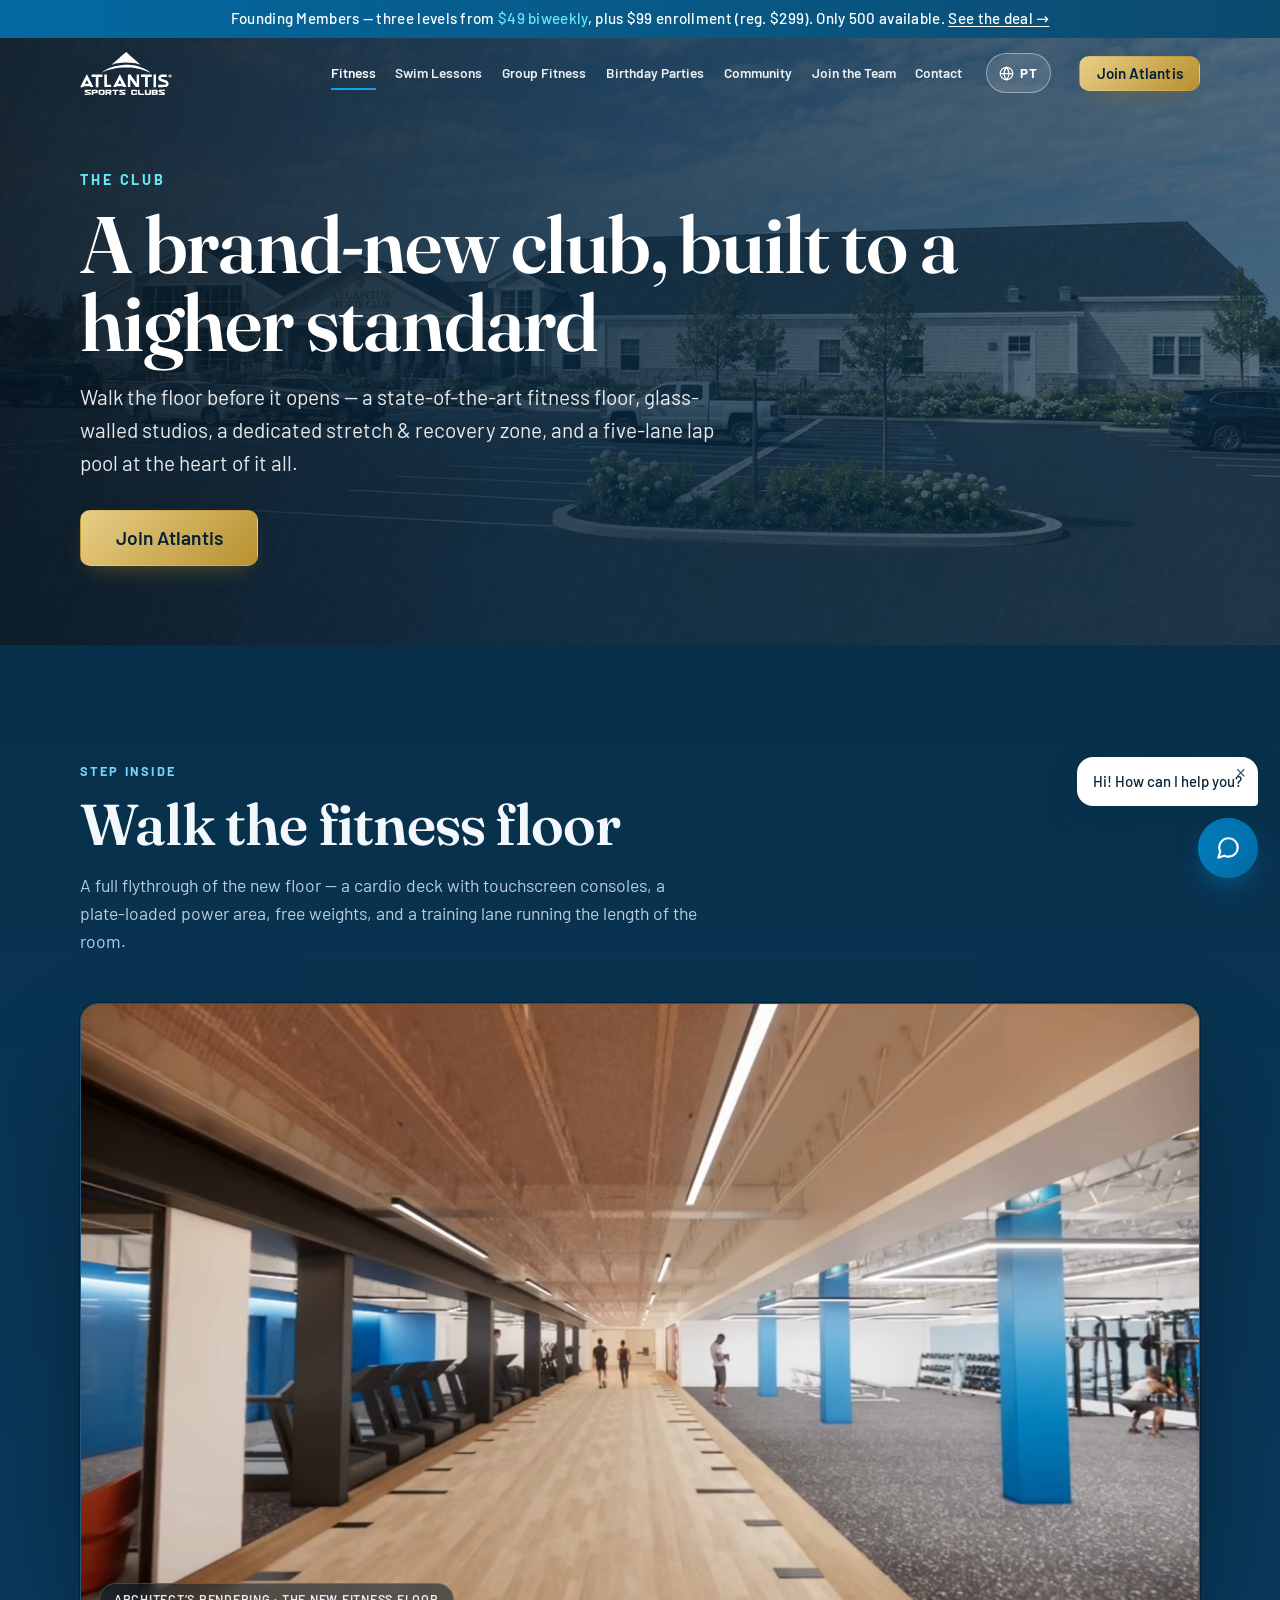
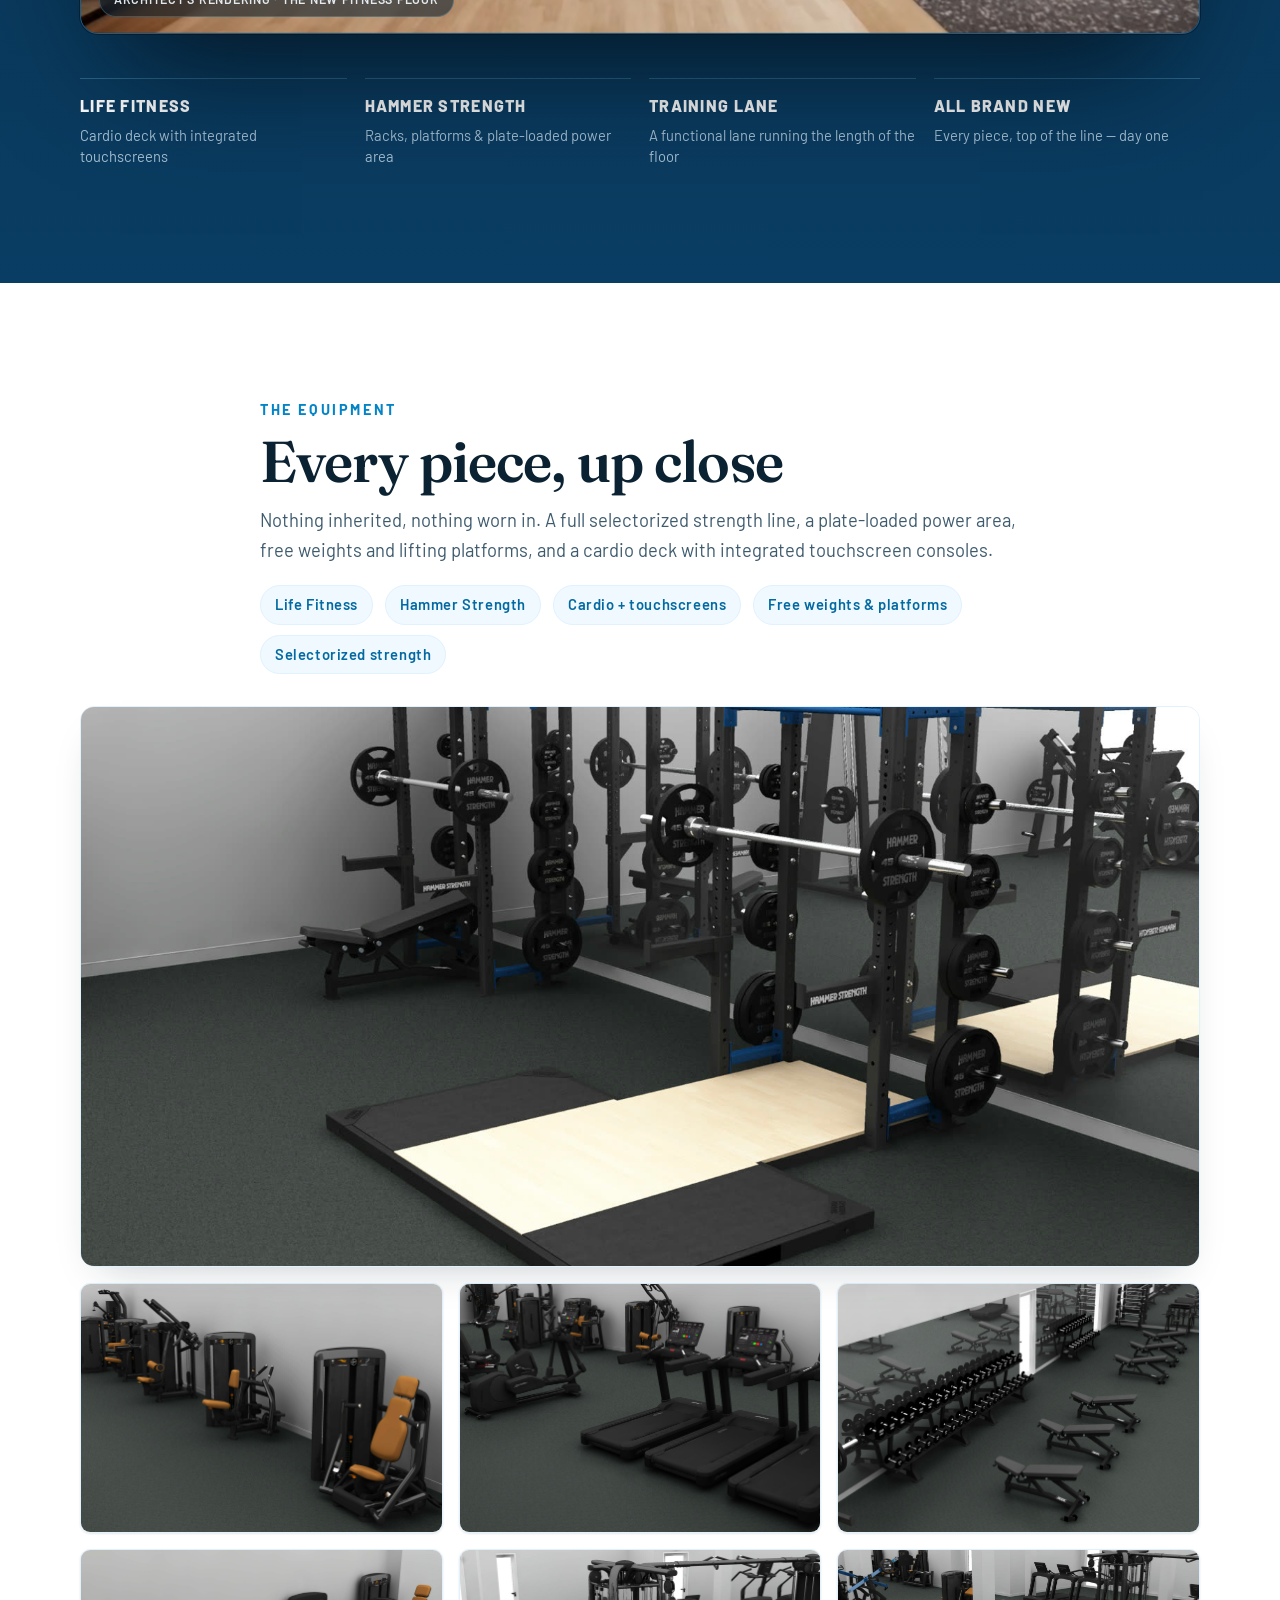
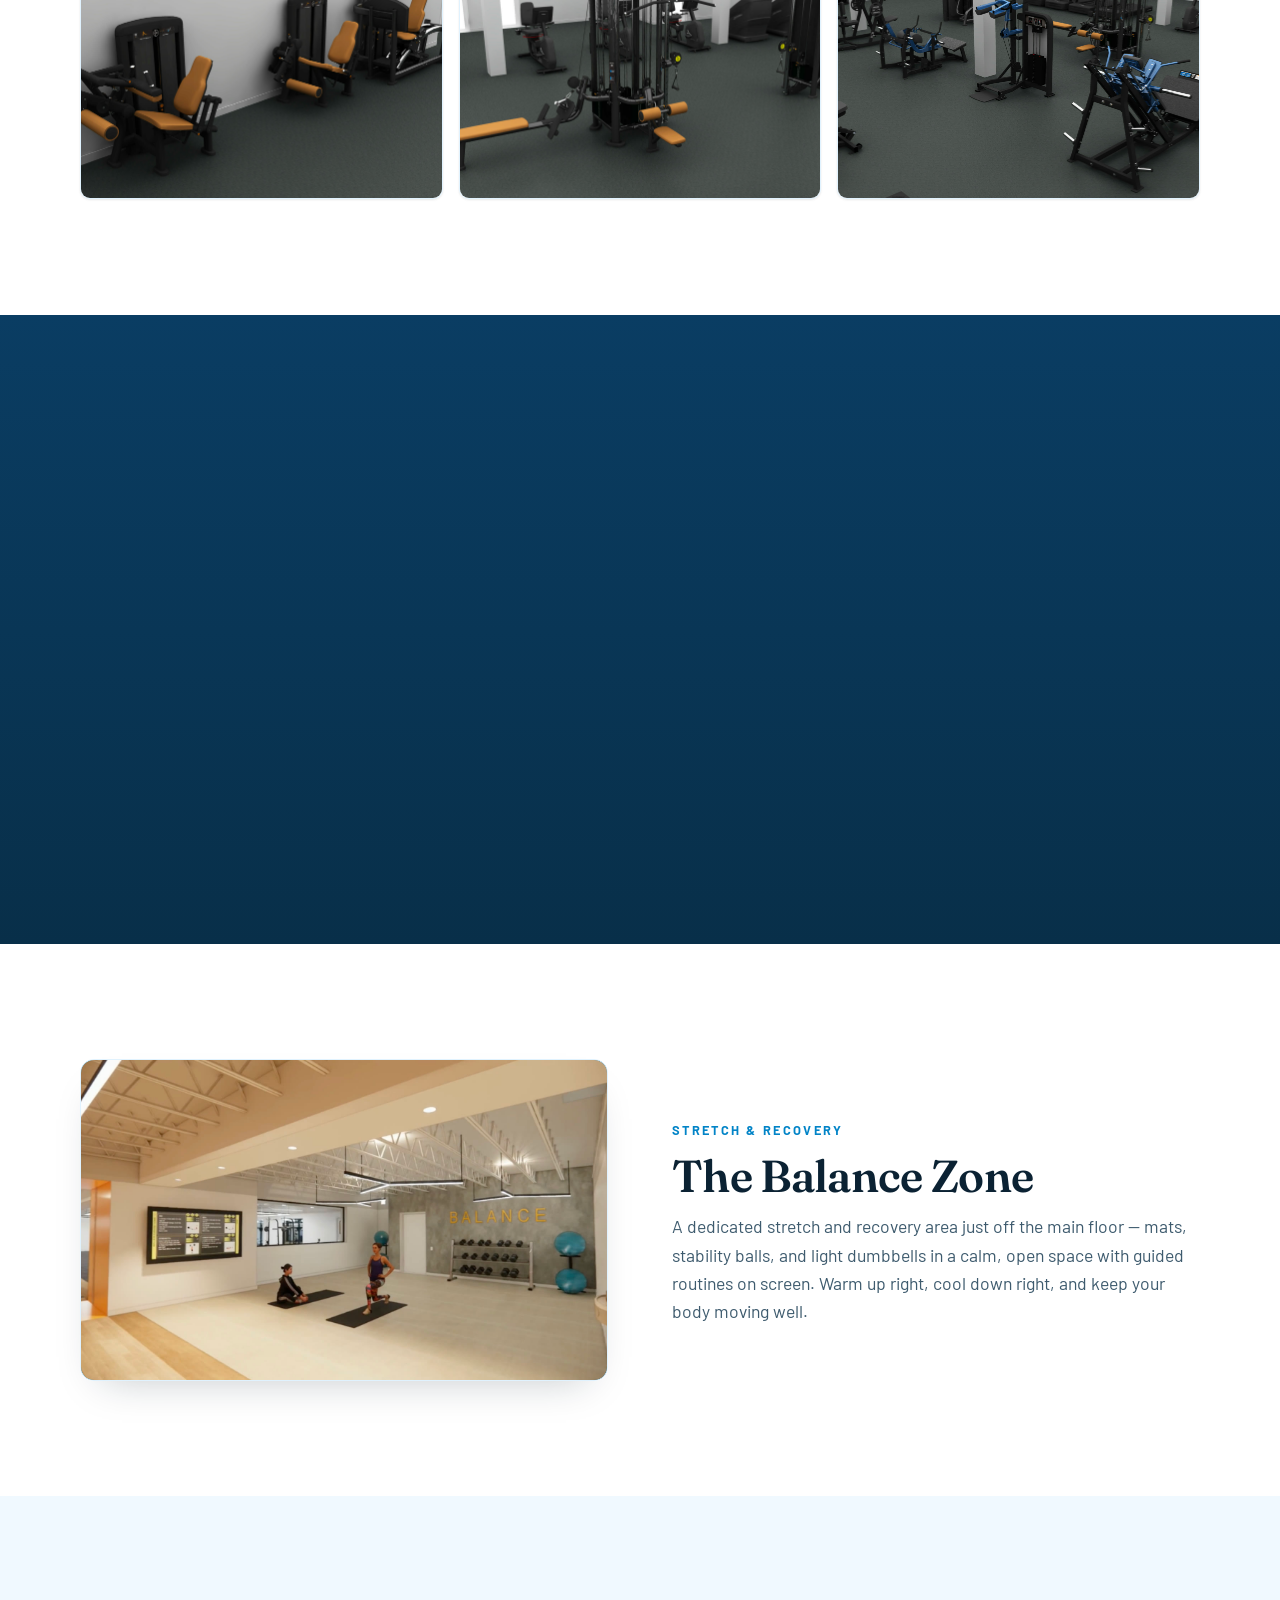
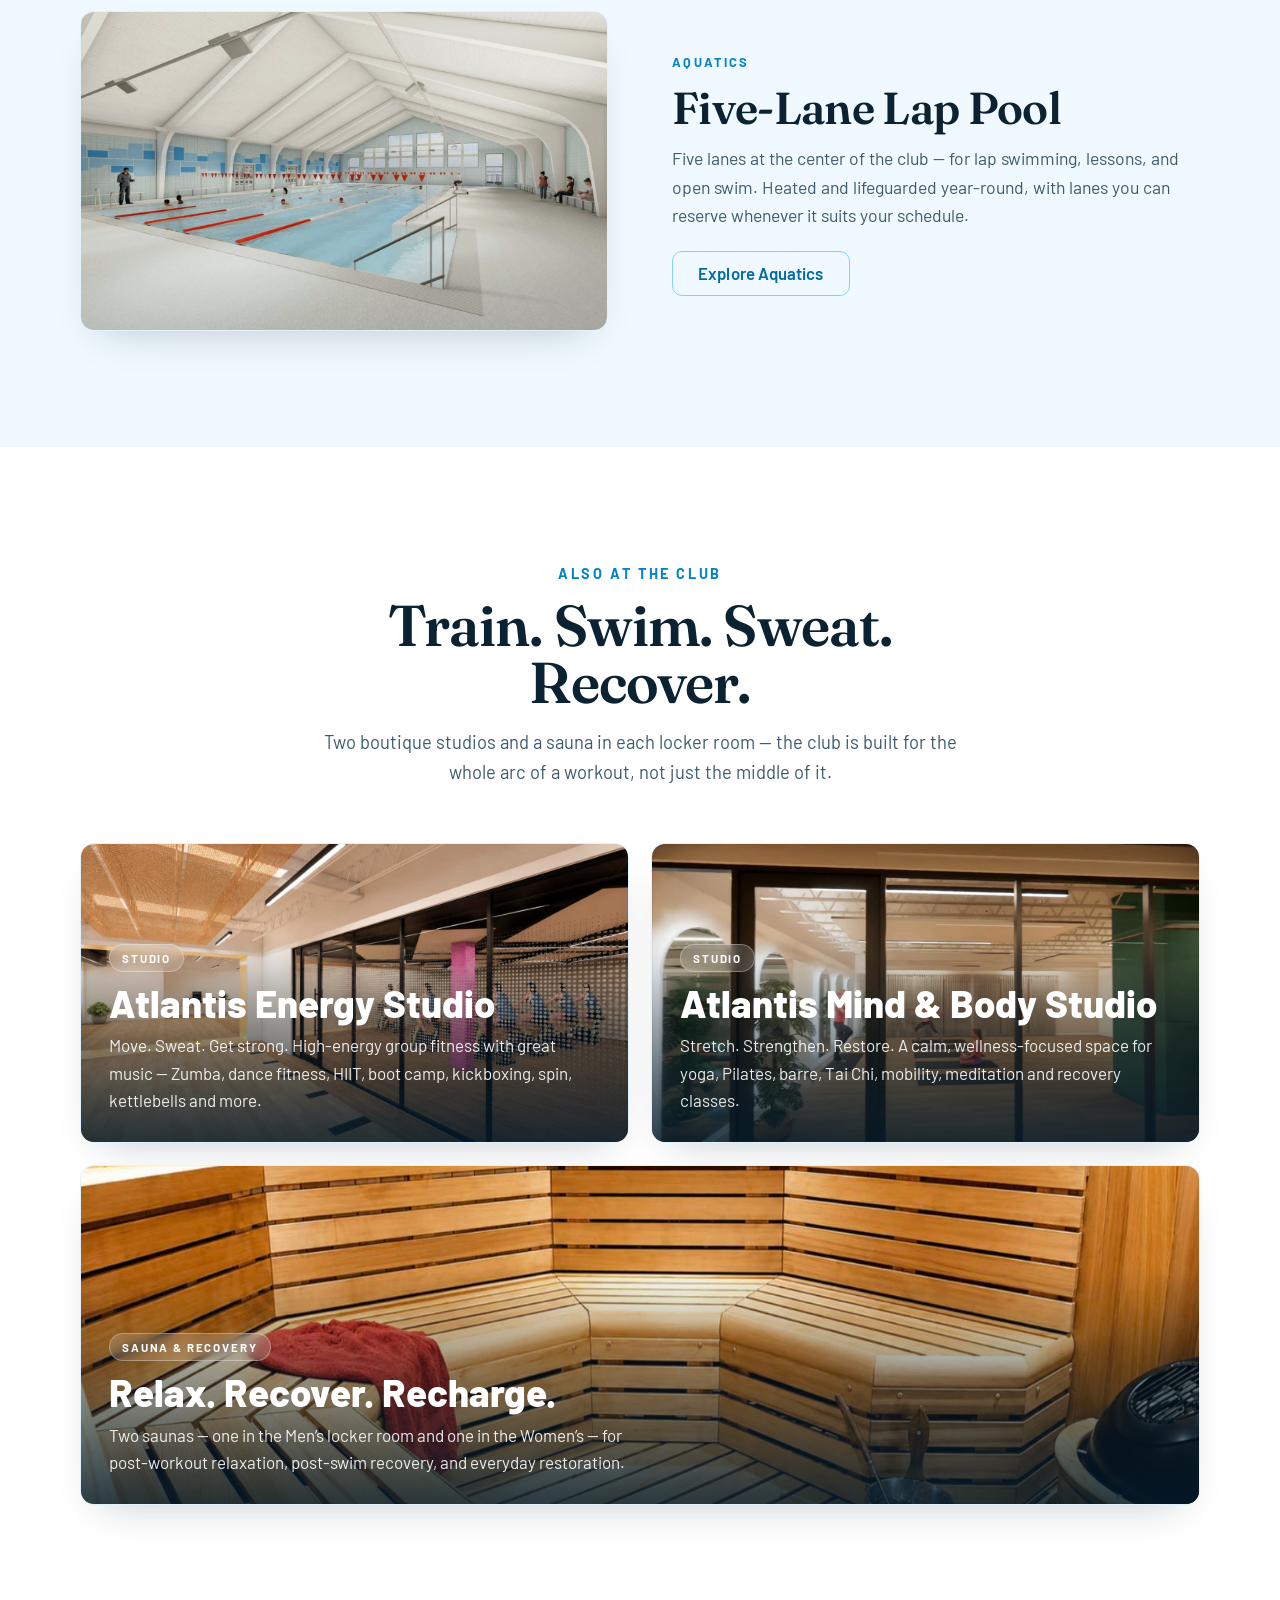
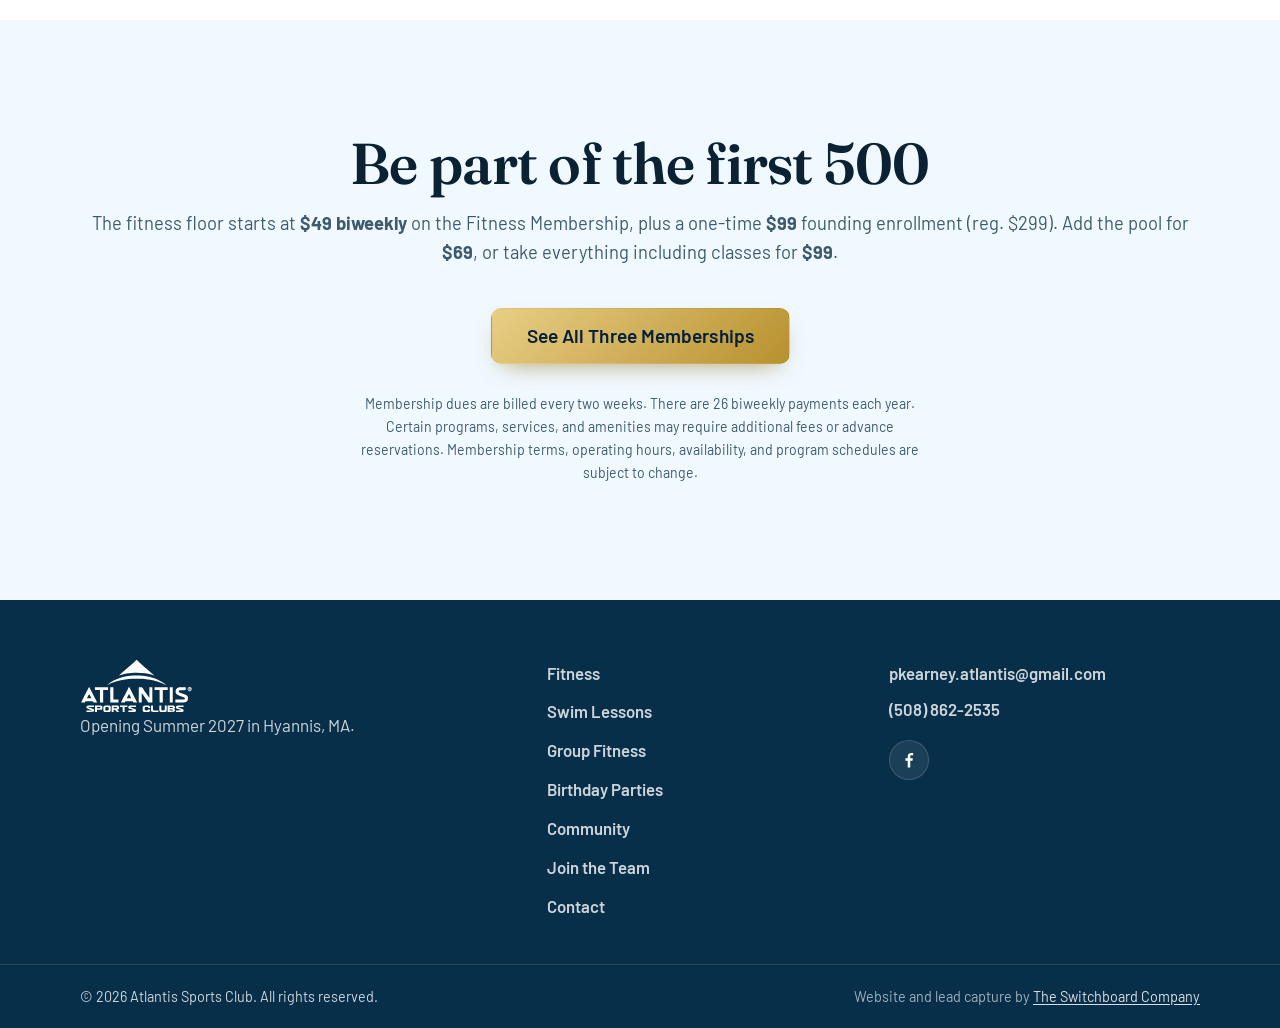
==== amenities.html @ 12ffc230 "Point "register today" at Aquasafe's real registration list Aquasafe's booking lives on Captyn, not " ====
<!DOCTYPE html>
<html lang="en">
<head>
  <meta charset="UTF-8" />
  <meta name="viewport" content="width=device-width, initial-scale=1" />
  <title>Amenities — Atlantis Sports Club</title>
  <meta name="description" content="A brand-new, state-of-the-art fitness floor with Life Fitness and Hammer Strength equipment, a five-lane lap pool, the Atlantis Energy Studio and Mind &amp; Body Studio, plus a sauna in each locker room. Atlantis Sports Club, Hyannis, MA." />
  <meta name="theme-color" content="#0EA5E9" />
  <meta property="og:title" content="Amenities — Atlantis Sports Club" />
  <meta property="og:description" content="A brand-new, state-of-the-art fitness floor with Life Fitness and Hammer Strength equipment, a five-lane lap pool, the Atlantis Energy Studio and Mind &amp; Body Studio, plus a sauna in each locker room. Atlantis Sports Club, Hyannis, MA." />
  <meta property="og:type" content="website" />
  <meta property="og:image" content="https://atlantissportsclubhyannis.com/assets/images/pool.jpg" />
  <meta name="twitter:card" content="summary_large_image" />
  <meta property="og:url" content="https://atlantissportsclubhyannis.com/amenities.html" />
  <link rel="canonical" href="https://atlantissportsclubhyannis.com/amenities.html" />
  <link rel="icon" href="/favicon.ico" sizes="any" />
  <link rel="icon" type="image/svg+xml" href="/favicon.svg" />
  <link rel="apple-touch-icon" href="/apple-touch-icon.png" />
  <link rel="preconnect" href="https://fonts.googleapis.com" />
  <link rel="preconnect" href="https://fonts.gstatic.com" crossorigin />
  <link href="https://fonts.googleapis.com/css2?family=Barlow:wght@400;500;600;700;800&family=Fraunces:ital,opsz,wght@0,9..144,500;0,9..144,600;0,9..144,700;1,9..144,500&display=swap" rel="stylesheet" />
  <link rel="stylesheet" href="styles.css?v=43" />
</head>
<body data-page="amenities">

  <div id="siteHeader"></div>

  <section class="page-hero">
    <div class="container">
      <p class="page-hero__eyebrow">The Club</p>
      <h1 class="page-hero__title">A brand-new club, built to a higher standard</h1>
      <p class="page-hero__sub">Walk the floor before it opens — a state-of-the-art fitness floor, glass-walled studios, a dedicated stretch &amp; recovery zone, and a five-lane lap pool at the heart of it all.</p>
      <div class="page-hero__cta"><a href="memberships.html" class="btn btn--gold btn--lg">Join Atlantis</a></div>
    </div>
  </section>

  <!-- ============================ FLYTHROUGH (gym floor) ============================ -->
  <section class="cine">
    <div class="container">
      <div class="cine__head reveal">
        <p class="cine__eyebrow">Step Inside</p>
        <h2 class="cine__title">Walk the fitness floor</h2>
        <p class="cine__sub">A full flythrough of the new floor — a cardio deck with touchscreen consoles, a plate-loaded power area, free weights, and a training lane running the length of the room.</p>
      </div>
      <figure class="cine__frame reveal">
        <video muted loop playsinline preload="none" data-scrollplay poster="assets/images/gym-floor-poster.jpg">
          <source src="assets/video/gym-floor.webm" type="video/webm" />
          <source src="assets/video/gym-floor.mp4" type="video/mp4" />
        </video>
        <figcaption class="cine__badge">Architect&rsquo;s rendering &middot; the new fitness floor</figcaption>
      </figure>
      <ul class="cine__stats reveal">
        <li><strong>Life Fitness</strong><span>Cardio deck with integrated touchscreens</span></li>
        <li><strong>Hammer Strength</strong><span>Racks, platforms &amp; plate-loaded power area</span></li>
        <li><strong>Training Lane</strong><span>A functional lane running the length of the floor</span></li>
        <li><strong>All Brand New</strong><span>Every piece, top of the line — day one</span></li>
      </ul>
    </div>
  </section>

  <!-- ============================ GYM EQUIPMENT ============================ -->
  <section class="section">
    <div class="container">
      <div class="section__head" style="text-align:left;margin-bottom:32px;max-width:760px">
        <p class="section__eyebrow">The Equipment</p>
        <h2 class="section__title">Every piece, up close</h2>
        <p class="section__sub">Nothing inherited, nothing worn in. A full selectorized strength line, a plate-loaded power area, free weights and lifting platforms, and a cardio deck with integrated touchscreen consoles.</p>
        <div class="brand-strip">
          <span>Life Fitness</span>
          <span>Hammer Strength</span>
          <span>Cardio + touchscreens</span>
          <span>Free weights &amp; platforms</span>
          <span>Selectorized strength</span>
        </div>
      </div>

      <div class="gallery-feature">
        <img src="assets/images/gym/gym-4.jpg" alt="Hammer Strength power racks and Olympic lifting platforms" loading="lazy" width="1600" height="998" />
      </div>
      <div class="gallery-grid">
        <figure><img src="assets/images/gym/gym-3.jpg" alt="Selectorized Life Fitness strength machines — chest press, shoulder press and row" loading="lazy" /></figure>
        <figure><img src="assets/images/gym/gym-2.jpg" alt="Life Fitness cardio deck with treadmills, ellipticals and touchscreen consoles" loading="lazy" /></figure>
        <figure><img src="assets/images/gym/gym-5.jpg" alt="Hammer Strength dumbbells and adjustable benches" loading="lazy" /></figure>
        <figure><img src="assets/images/gym/gym-6.jpg" alt="Life Fitness leg machines — leg curl, leg extension and leg press" loading="lazy" /></figure>
        <figure><img src="assets/images/gym/gym-7.jpg" alt="Life Fitness cable multi-jungle and upright bikes" loading="lazy" /></figure>
        <figure><img src="assets/images/gym/gym-1.jpg" alt="The Atlantis Sports Club fitness floor — Life Fitness and Hammer Strength equipment" loading="lazy" /></figure>
      </div>
    </div>
  </section>

  <!-- ============================ FLYTHROUGH (studio) ============================ -->
  <section class="cine cine--split">
    <div class="container">
      <div class="cine__split">
        <figure class="cine__frame reveal">
          <video muted loop playsinline preload="none" data-scrollplay poster="assets/images/studio-tour-poster.jpg">
            <source src="assets/video/studio-tour.webm" type="video/webm" />
            <source src="assets/video/studio-tour.mp4" type="video/mp4" />
          </video>
          <figcaption class="cine__badge">Architect&rsquo;s rendering &middot; the glass-walled studio</figcaption>
        </figure>
        <div class="cine__body reveal">
          <p class="cine__eyebrow">The Studios</p>
          <h2 class="cine__title">Group fitness, behind glass</h2>
          <p class="cine__sub">A glass-walled studio right off the main floor — spin, group fitness, and instructor-led classes in a space built for energy, with its own lighting and sound.</p>
          <ul class="cine__list">
            <li>Spin &amp; cycle classes</li>
            <li>Instructor-led group fitness</li>
            <li>Dedicated lighting &amp; sound</li>
          </ul>
        </div>
      </div>
    </div>
  </section>

  <!-- ============================ STRETCH & RECOVERY ============================ -->
  <section class="section">
    <div class="container">
      <div class="feature-row">
        <div class="feature-row__media feature-row__media--img">
          <img src="assets/images/stretch.jpg" alt="The Balance stretch and recovery zone — mats, dumbbells, and stability balls" loading="lazy" />
        </div>
        <div class="feature-row__body">
          <span class="feature-row__tag">Stretch &amp; Recovery</span>
          <h2>The Balance Zone</h2>
          <p>A dedicated stretch and recovery area just off the main floor — mats, stability balls, and light dumbbells in a calm, open space with guided routines on screen. Warm up right, cool down right, and keep your body moving well.</p>
        </div>
      </div>
    </div>
  </section>

  <!-- ============================ POOL (primary) ============================ -->
  <section class="section section--alt">
    <div class="container">
      <div class="feature-row">
        <div class="feature-row__media" data-img="pool"></div>
        <div class="feature-row__body">
          <span class="feature-row__tag">Aquatics</span>
          <h2>Five-Lane Lap Pool</h2>
          <p>Five lanes at the center of the club — for lap swimming, lessons, and open swim. Heated and lifeguarded year-round, with lanes you can reserve whenever it suits your schedule.</p>
          <div class="mt-cta" style="justify-content:flex-start;margin-top:22px">
            <a href="aquatics.html" class="btn btn--outline">Explore Aquatics</a>
          </div>
        </div>
      </div>
    </div>
  </section>

  <!-- ============================ SECONDARY (court + studio) ============================ -->
  <section class="section">
    <div class="container">
      <div class="section__head">
        <p class="section__eyebrow">Also at the Club</p>
        <h2 class="section__title">Train. Swim. Sweat. Recover.</h2>
        <p class="section__sub">Two boutique studios and a sauna in each locker room — the club is built for the whole arc of a workout, not just the middle of it.</p>
      </div>
      <div class="amenity-grid">
        <article class="amenity" data-img="energyStudio">
          <div class="amenity__media"></div>
          <div class="amenity__body">
            <span class="amenity__tag">Studio</span>
            <h3>Atlantis Energy Studio</h3>
            <p>Move. Sweat. Get strong. High-energy group fitness with great music — Zumba, dance fitness, HIIT, boot camp, kickboxing, spin, kettlebells and more.</p>
          </div>
        </article>
        <article class="amenity" data-img="mindBodyStudio">
          <div class="amenity__media"></div>
          <div class="amenity__body">
            <span class="amenity__tag">Studio</span>
            <h3>Atlantis Mind &amp; Body Studio</h3>
            <p>Stretch. Strengthen. Restore. A calm, wellness-focused space for yoga, Pilates, barre, Tai Chi, mobility, meditation and recovery classes.</p>
          </div>
        </article>
        <article class="amenity amenity--wide" data-img="sauna">
          <div class="amenity__media"></div>
          <div class="amenity__body">
            <span class="amenity__tag">Sauna &amp; Recovery</span>
            <h3>Relax. Recover. Recharge.</h3>
            <p>Two saunas — one in the Men&rsquo;s locker room and one in the Women&rsquo;s — for post-workout relaxation, post-swim recovery, and everyday restoration.</p>
          </div>
        </article>
      </div>
    </div>
  </section>

  <!-- ============================ CTA ============================ -->
  <section class="section section--alt center">
    <div class="container">
      <h2 class="section__title">Be part of the first <span data-price="spots">500</span></h2>
      <p class="section__sub" style="margin-left:auto;margin-right:auto">The fitness floor starts at <strong><span data-price="fitness">$49</span> biweekly</strong> on the Fitness Membership, plus a one-time <strong><span data-price="enrollment">$99</span></strong> founding enrollment (reg.&nbsp;<span data-price="regularEnrollment">$299</span>). Add the pool for <strong><span data-price="fitnessPool">$69</span></strong>, or take everything including classes for <strong><span data-price="complete">$99</span></strong>.</p>
      <div class="mt-cta"><a href="memberships.html" class="btn btn--gold btn--lg">See All Three Memberships</a></div>
      <p class="disclaimer" data-disclaimer></p>
    </div>
  </section>

  <footer class="footer" id="siteFooter"></footer>

  <script src="config.js?v=26"></script>
  <script src="assets/pt.js?v=9"></script>
  <script src="assets/i18n.js?v=1"></script>
  <script src="script.js?v=36"></script>
  <script src="assets/chat.js?v=8"></script>
</body>
</html>
---- styles.css ----
/* =============================================================================
   ATLANTIS SPORTS CLUB — Stylesheet
   Palette: light-blue / aquatic.  Type: Barlow Condensed + Barlow.
   ============================================================================ */

:root {
  /* ---- Brand color scale (original light-blue / aquatic — matches the favicon) ---- */
  --sky-50:  #F0F9FF;
  --sky-100: #E0F2FE;
  --sky-200: #BAE6FD;
  --sky-300: #7DD3FC;
  --sky-400: #38BDF8;
  --sky-500: #0EA5E9;
  --sky-600: #0284C7;
  --sky-700: #0369A1;
  --sky-800: #075985;
  --sky-900: #0C4A6E;
  --ocean:   #082F49;
  --cyan-300:#67E8F9;
  --cyan-400:#22D3EE;

  /* ---- Atlantis navy + gold (membership boards, Founders highlights) ----
     Gold is deliberately rationed: the "Join Atlantis" button, the Founders
     ribbon, and the recommended membership board. Everywhere else stays navy
     and ocean blue on white. */
  --navy-900:#06203A;
  --navy-800:#0A2A47;
  --navy-700:#123C63;
  --gold-200:#F3E4B8;
  --gold-300:#E8CE86;
  --gold-400:#D9B95C;
  --gold-500:#B8912F;
  --gold-600:#8F6F1E;

  /* ---- Semantic tokens ---- */
  --color-primary:      var(--sky-600);
  --color-primary-strong: var(--sky-700);
  --color-accent:       var(--cyan-400);
  --color-bg:           #FFFFFF;
  --color-bg-alt:       var(--sky-50);
  --color-fg:           #0B2233;
  --color-fg-soft:      #3E5B6E;
  --color-border:       var(--sky-100);
  --color-card:         #FFFFFF;
  --color-on-primary:   #FFFFFF;

  /* ---- Effects (tighter radii, softer neutral shadows) ---- */
  --radius-sm: 6px;
  --radius:    10px;
  --radius-lg: 14px;
  --radius-xl: 18px;
  --shadow-sm: 0 1px 2px rgba(16,31,44,.05), 0 1px 3px rgba(16,31,44,.05);
  --shadow:    0 18px 40px -22px rgba(16,31,44,.28);
  --shadow-lg: 0 44px 80px -34px rgba(16,31,44,.40);
  --shadow-glow: 0 1px 3px rgba(16,31,44,.10), 0 26px 60px -30px rgba(16,31,44,.42);

  --container: 1200px;
  --ease: cubic-bezier(.22,.61,.36,1);

  --font-display: "Fraunces", Georgia, "Times New Roman", serif;
  --font-head: "Barlow", system-ui, -apple-system, sans-serif;
  --font-body: "Barlow", system-ui, -apple-system, sans-serif;
}

/* ---------------------------------------------------------------- reset --- */
*, *::before, *::after { box-sizing: border-box; }
* { margin: 0; }
html { scroll-behavior: smooth; -webkit-text-size-adjust: 100%; }
@media (prefers-reduced-motion: reduce) {
  html { scroll-behavior: auto; }
  *, *::before, *::after { animation-duration: .01ms !important; animation-iteration-count: 1 !important; transition-duration: .01ms !important; }
}
body {
  font-family: var(--font-body);
  color: var(--color-fg);
  background: var(--color-bg);
  line-height: 1.6;
  font-size: 17px;
  -webkit-font-smoothing: antialiased;
  overflow-x: hidden;
}
img, video, iframe, svg { display: block; max-width: 100%; }
/* Any explicit display (flex, inline-flex, grid) outranks the UA rule for the
   hidden attribute, which silently leaves "hidden" elements on screen. */
[hidden] { display: none !important; }
a { color: inherit; text-decoration: none; }
ul { list-style: none; padding: 0; }
.sr-only {
  position: absolute; width: 1px; height: 1px; padding: 0; margin: -1px;
  overflow: hidden; clip: rect(0 0 0 0); white-space: nowrap; border: 0;
}

.container { width: 100%; max-width: var(--container); margin-inline: auto; padding-inline: clamp(20px, 5vw, 40px); }

/* --------------------------------------------------------------- buttons --- */
.btn {
  --btn-bg: var(--color-primary);
  display: inline-flex; align-items: center; justify-content: center; gap: .5em;
  font-family: var(--font-head);
  font-weight: 600;
  font-size: 1.05rem;
  letter-spacing: .01em;
  padding: .72em 1.5em;
  border-radius: 999px;
  border: 1.5px solid transparent;
  cursor: pointer;
  background: var(--btn-bg);
  color: var(--color-on-primary);
  transition: transform .2s var(--ease), box-shadow .25s var(--ease), background .25s var(--ease), color .25s var(--ease);
  will-change: transform;
  line-height: 1.1;
  text-align: center;
}
.btn:focus-visible { outline: 3px solid var(--sky-400); outline-offset: 2px; }
/* Keeps a multi-part label (text + a <span> price) as ONE flex item, so it wraps
   as a sentence instead of breaking into separately-centred chunks. */
.btn__label { display: inline; }
.btn--sm { font-size: .95rem; padding: .55em 1.1em; }
.btn--lg { font-size: 1.2rem; padding: .85em 1.8em; }
.btn--block { width: 100%; }

.btn--primary {
  background: linear-gradient(135deg, var(--sky-500), var(--sky-700));
  box-shadow: 0 10px 24px -10px rgba(2,132,199,.7);
}
.btn--primary:hover { transform: translateY(-2px); box-shadow: 0 16px 30px -10px rgba(2,132,199,.8); }
.btn--primary:active { transform: translateY(0); }

.btn--ghost {
  background: rgba(255,255,255,.1);
  color: #fff;
  border-color: rgba(255,255,255,.55);
  backdrop-filter: blur(6px);
}
.btn--ghost:hover { background: rgba(255,255,255,.22); transform: translateY(-2px); }

.btn--outline {
  background: transparent;
  color: var(--color-primary-strong);
  border-color: var(--sky-300);
}
.btn--outline:hover { background: var(--sky-50); border-color: var(--sky-500); transform: translateY(-2px); }

/* Gold is the "join" colour and nothing else, so the one action that matters
   never has to compete with another button of the same weight. Navy text on
   gold rather than white: white on this gold is only ~2:1. */
.btn--gold {
  background: linear-gradient(135deg, var(--gold-300), var(--gold-500));
  color: var(--navy-900);
  box-shadow: 0 10px 24px -12px rgba(143,111,30,.75);
}
.btn--gold:hover { transform: translateY(-2px); box-shadow: 0 16px 30px -12px rgba(143,111,30,.85); }
.btn--gold:active { transform: translateY(0); }
.btn--gold:focus-visible { outline: 3px solid var(--navy-800); outline-offset: 2px; }

.btn--navy { background: linear-gradient(135deg, var(--navy-700), var(--navy-900)); color: #fff; }
.btn--navy:hover { transform: translateY(-2px); }

/* ------------------------------------------------------------ site header --- */
#siteHeader, .site-header { position: fixed; inset: 0 0 auto 0; z-index: 100; }

/* Anchor jumps (#offer, #signup, …) must clear the fixed header instead of
   parking the section's first line behind it. */
:target, [id] { scroll-margin-top: calc(var(--header-h, 104px) + 16px); }

/* announcement / urgency bar */
.announce {
  background: linear-gradient(90deg, var(--sky-700), var(--sky-900));
  color: #fff; text-align: center;
  font-family: var(--font-head); font-weight: 600; letter-spacing: .01em;
  font-size: clamp(.8rem, 2.4vw, .95rem);
  padding: 9px 16px; line-height: 1.3;
}
.announce__short { display: none; }
.announce em { font-style: normal; color: var(--cyan-300); }
.announce a { color: #fff; text-decoration: underline; text-underline-offset: 2px; white-space: nowrap; }
.announce a:hover { color: var(--cyan-300); }

/* ------------------------------------------------------------------ nav --- */
.nav {
  position: relative; z-index: 1;
  transition: background .3s var(--ease), box-shadow .3s var(--ease), border-color .3s var(--ease);
  border-bottom: 1px solid transparent;
}
.nav__inner {
  max-width: var(--container); margin-inline: auto;
  padding: 14px clamp(20px, 5vw, 40px);
  display: flex; align-items: center; gap: 24px;
}
.nav.is-scrolled,
.nav.is-menu-open {
  background: rgba(255,255,255,.82);
  backdrop-filter: blur(14px) saturate(1.4);
  border-color: var(--color-border);
  box-shadow: 0 6px 24px -18px rgba(8,47,73,.5);
}
.nav.is-menu-open { background: rgba(255,255,255,.96); }
.brand { display: inline-flex; align-items: center; gap: 10px; color: #fff; transition: color .3s var(--ease); }
.nav.is-scrolled .brand,
.nav.is-menu-open .brand { color: var(--color-fg); }
.brand__mark { color: var(--sky-400); display: inline-flex; }
.nav.is-scrolled .brand__mark,
.nav.is-menu-open .brand__mark { color: var(--sky-600); }
.brand__text { font-family: var(--font-head); font-weight: 800; font-size: 1.5rem; line-height: .9; letter-spacing: .02em; display: flex; flex-direction: column; }
.brand__sub { font-size: .62rem; font-weight: 600; letter-spacing: .32em; text-transform: uppercase; opacity: .75; }

/* Nine primary links plus a CTA is a lot of bar. The gap and size shrink with
   the viewport so the row stays on one line right down to the point where the
   hamburger takes over, instead of wrapping into the hero. */
.nav__links { display: flex; gap: clamp(12px, 1.55vw, 26px); margin-left: auto; align-items: center; }
.nav__links a {
  font-family: var(--font-head); font-weight: 600;
  font-size: clamp(.86rem, 1.02vw, 1rem);
  color: #fff; opacity: .92; position: relative; padding: 4px 0;
  white-space: nowrap;
  transition: color .25s var(--ease), opacity .25s var(--ease);
}
.nav.is-scrolled .nav__links a { color: var(--color-fg-soft); }
.nav__links a::after {
  content: ""; position: absolute; left: 0; bottom: -2px; height: 2px; width: 0;
  background: var(--sky-500); transition: width .25s var(--ease);
}
.nav__links a:hover { opacity: 1; }
.nav__links a:hover::after { width: 100%; }
.nav__links a.is-active { opacity: 1; }
.nav__links a.is-active::after { width: 100%; }
.nav__cta { margin-left: 4px; }
.nav__links + .nav__cta { margin-left: 0; }

.nav__toggle { display: none; background: none; border: 0; cursor: pointer; width: 44px; height: 44px; flex-direction: column; justify-content: center; gap: 5px; padding: 10px; }
.nav__toggle span { height: 2px; width: 100%; background: #fff; border-radius: 2px; transition: transform .3s var(--ease), opacity .3s var(--ease), background .3s var(--ease); }
.nav.is-scrolled .nav__toggle span,
.nav.is-menu-open .nav__toggle span { background: var(--color-fg); }
.nav__toggle[aria-expanded="true"] span:nth-child(1) { transform: translateY(7px) rotate(45deg); }
.nav__toggle[aria-expanded="true"] span:nth-child(2) { opacity: 0; }
.nav__toggle[aria-expanded="true"] span:nth-child(3) { transform: translateY(-7px) rotate(-45deg); }

.nav__mobile {
  display: none; flex-direction: column; gap: 6px;
  padding: 12px clamp(20px, 5vw, 40px) 22px;
  background: rgba(255,255,255,.96); backdrop-filter: blur(14px);
  border-bottom: 1px solid var(--color-border);
}
.nav__mobile.is-open { display: flex; }
.nav__mobile a { font-family: var(--font-head); font-weight: 600; font-size: 1.2rem; color: var(--color-fg); padding: 12px 4px; border-bottom: 1px solid var(--color-border); }
.nav__mobile a.btn { color: #fff; border: 0; margin-top: 10px; justify-content: center; }

/* ----------------------------------------------------------------- hero --- */
.hero { position: relative; min-height: 100svh; display: flex; align-items: center; overflow: hidden; color: #fff; }
.hero__media { position: absolute; inset: 0; z-index: 0; }
.hero__video { width: 100%; height: 100%; object-fit: cover; }
/* Fallback gradient shows behind the video (and if the video fails to load) */
.hero__media { background: radial-gradient(120% 120% at 30% 0%, var(--sky-700) 0%, var(--ocean) 55%, #041B2B 100%); }
.hero__scrim {
  position: absolute; inset: 0;
  background:
    linear-gradient(180deg, rgba(4,27,43,.55) 0%, rgba(4,27,43,.15) 30%, rgba(4,27,43,.35) 65%, rgba(4,27,43,.85) 100%),
    linear-gradient(90deg, rgba(4,27,43,.7) 0%, rgba(4,27,43,.1) 55%, rgba(4,27,43,0) 100%);
}
.hero__glow {
  position: absolute; width: 60vmax; height: 60vmax; left: 0; top: 0;
  background: radial-gradient(circle, rgba(103,232,249,.28) 0%, rgba(103,232,249,0) 60%);
  transform: translate(-50%, -50%); pointer-events: none;
  transition: opacity .4s var(--ease); mix-blend-mode: screen;
}

/* Top padding tracks the measured fixed-header height (--header-h, set in
   script.js) so the eyebrow can never slide under the announcement bar. */
.hero__content {
  position: relative; z-index: 2; max-width: var(--container); width: 100%; margin-inline: auto;
  padding: calc(var(--header-h, 104px) + 20px) clamp(20px, 5vw, 40px) 92px;
}
.hero__eyebrow {
  display: inline-flex; align-items: center; gap: 10px;
  font-family: var(--font-head); font-weight: 600; letter-spacing: .12em; text-transform: uppercase;
  font-size: .95rem;
  background: rgba(255,255,255,.1); border: 1px solid rgba(255,255,255,.28);
  padding: 8px 16px; border-radius: 999px; backdrop-filter: blur(6px);
}
.hero__title {
  font-family: var(--font-head); font-weight: 800;
  font-size: clamp(3rem, 8.4vw, 6.2rem); line-height: .98; letter-spacing: -.01em;
  margin: 16px 0 0; text-shadow: 0 6px 40px rgba(4,27,43,.4);
}
.hero__title .line { display: block; }
.hero__title-accent {
  background: linear-gradient(100deg, var(--cyan-300), var(--sky-300) 60%, #fff);
  -webkit-background-clip: text; background-clip: text; color: transparent;
  /* Extra box room so background-clip:text doesn't crop descenders (g, y). */
  padding-bottom: .12em; margin-bottom: -.12em;
}
.hero__lede { max-width: 40ch; font-size: clamp(1.05rem, 2.2vw, 1.3rem); color: rgba(255,255,255,.9); margin-top: 16px; }

/* ---- centred hero: the logo carries the headline ---- */
.hero--center { text-align: center; }
.hero--center .hero__content { display: flex; flex-direction: column; align-items: center; }
.hero__logo { margin: 0; }
.hero__logo-mark {
  display: block;
  width: clamp(200px, 34vw, 420px);
  aspect-ratio: 1828 / 858;              /* matches assets/logo.svg */
  background-color: #fff;
  -webkit-mask: url('assets/logo.svg') no-repeat center / contain;
          mask: url('assets/logo.svg') no-repeat center / contain;
  filter: drop-shadow(0 8px 34px rgba(4,27,43,.55));
}
.hero__tagline {
  margin-top: 26px; max-width: 30ch;
  font-family: var(--font-head); font-weight: 600;
  font-size: clamp(1.15rem, 2.6vw, 1.6rem); line-height: 1.35;
  color: rgba(255,255,255,.94);
  text-shadow: 0 2px 20px rgba(4,27,43,.5);
}
.hero--center .hero__cta { justify-content: center; margin-top: 32px; }
.hero--center .opening { margin-top: 30px; }
.hero__trust {
  margin-top: 22px;
  font-family: var(--font-head); font-weight: 600;
  letter-spacing: .16em; text-transform: uppercase;
  font-size: .78rem; color: rgba(255,255,255,.72);
}

.hero__cta { display: flex; flex-wrap: wrap; gap: 14px; margin-top: 26px; }

.hero__sound {
  position: absolute; right: clamp(20px, 5vw, 40px); bottom: 32px; z-index: 3;
  width: 46px; height: 46px; border-radius: 50%;
  background: rgba(255,255,255,.12); border: 1px solid rgba(255,255,255,.3);
  color: #fff; cursor: pointer; display: grid; place-items: center; backdrop-filter: blur(8px);
  transition: background .25s var(--ease), transform .2s var(--ease);
}
.hero__sound:hover { background: rgba(255,255,255,.24); transform: scale(1.06); }
.hero__sound .icon-sound { display: none; }
.hero__sound[aria-pressed="true"] .icon-sound { display: block; }
.hero__sound[aria-pressed="true"] .icon-muted { display: none; }

.hero__scroll { position: absolute; left: 50%; bottom: 24px; transform: translateX(-50%); z-index: 3; }
.hero__scroll-mouse { display: block; width: 26px; height: 42px; border: 2px solid rgba(255,255,255,.6); border-radius: 14px; position: relative; }
.hero__scroll-mouse span { position: absolute; left: 50%; top: 8px; width: 4px; height: 8px; background: #fff; border-radius: 2px; transform: translateX(-50%); animation: scrollWheel 1.8s var(--ease) infinite; }
@keyframes scrollWheel { 0% { opacity: 0; transform: translate(-50%, 0); } 30% { opacity: 1; } 60% { opacity: 1; transform: translate(-50%, 12px); } 100% { opacity: 0; transform: translate(-50%, 14px); } }

/* opening */
/* Replaced the opening-day countdown. A clock counting to an exact second is a
   promise about a date; the opening is a season, so the hero states the season
   and keeps the same glass plate so the composition doesn't lose its anchor. */
.opening { display: inline-flex; flex-direction: column; align-items: center; gap: 6px; margin-top: 24px; padding: 16px 32px; background: rgba(4,27,43,.35); border: 1px solid rgba(255,255,255,.22); border-radius: var(--radius); backdrop-filter: blur(10px); }
.opening__lab { font-size: .7rem; letter-spacing: .18em; text-transform: uppercase; opacity: .75; }
.opening__when { font-family: var(--font-head); font-weight: 700; font-size: clamp(1.9rem, 4.6vw, 2.6rem); line-height: 1; }

/* pulse dot */
.pulse-dot { width: 9px; height: 9px; border-radius: 50%; background: var(--cyan-300); position: relative; flex: none; }
.pulse-dot::after { content: ""; position: absolute; inset: 0; border-radius: 50%; background: var(--cyan-300); animation: pulse 2s ease-out infinite; }
.pulse-dot--dark, .pulse-dot--dark::after { background: var(--sky-500); }
@keyframes pulse { 0% { transform: scale(1); opacity: .7; } 100% { transform: scale(3.2); opacity: 0; } }

/* -------------------------------------------------------- section shared --- */
.section__head { max-width: 640px; margin: 0 auto 56px; text-align: center; }
.section__eyebrow { font-family: var(--font-head); font-weight: 700; letter-spacing: .2em; text-transform: uppercase; font-size: .9rem; color: var(--color-primary); margin-bottom: 12px; }
.section__title { font-family: var(--font-head); font-weight: 800; font-size: clamp(2.2rem, 5.5vw, 3.6rem); line-height: 1; letter-spacing: -.01em; color: var(--color-fg); }
.section__sub { color: var(--color-fg-soft); font-size: 1.15rem; margin-top: 16px; }

/* --------------------------------------------------------------- presale --- */
.presale { padding: clamp(72px, 10vw, 130px) 0; background: linear-gradient(180deg, #fff 0%, var(--sky-50) 100%); }
.presale__card {
  display: grid; grid-template-columns: 1.15fr .85fr; gap: clamp(28px, 5vw, 64px);
  align-items: center;
  background:
    radial-gradient(120% 140% at 100% 0%, rgba(34,211,238,.12) 0%, rgba(34,211,238,0) 45%),
    linear-gradient(160deg, var(--ocean), var(--sky-900) 70%);
  color: #fff; border-radius: var(--radius-xl); padding: clamp(30px, 5vw, 64px);
  box-shadow: var(--shadow-lg); position: relative; overflow: hidden;
}
.presale__card::before { content: ""; position: absolute; inset: 0; background: radial-gradient(60% 80% at 15% 110%, rgba(56,189,248,.25), transparent 60%); pointer-events: none; }
.presale__left { position: relative; z-index: 1; }
.presale__left .section__eyebrow { color: var(--cyan-300); }
.presale__headline { font-family: var(--font-head); font-weight: 800; font-size: clamp(1.9rem, 4vw, 3rem); line-height: 1.02; margin-bottom: 18px; }
.presale__text { color: rgba(255,255,255,.86); max-width: 46ch; }
.presale__text strong { color: #fff; }
.presale__perks { margin: 26px 0; display: grid; gap: 12px; }
.presale__perks li { display: flex; align-items: flex-start; gap: 12px; color: rgba(255,255,255,.92); }
.presale__perks li::before {
  content: ""; flex: none; width: 22px; height: 22px; margin-top: 2px; border-radius: 50%;
  background: var(--cyan-400) url("data:image/svg+xml,%3Csvg xmlns='http://www.w3.org/2000/svg' viewBox='0 0 24 24' fill='none' stroke='%23082F49' stroke-width='3.5' stroke-linecap='round' stroke-linejoin='round'%3E%3Cpolyline points='20 6 9 17 4 12'/%3E%3C/svg%3E") center/13px no-repeat;
}
.presale__actions { display: flex; align-items: center; flex-wrap: wrap; gap: 18px; margin-top: 30px; }
.presale__spots { display: inline-flex; align-items: center; gap: 8px; font-size: .95rem; color: rgba(255,255,255,.8); }

.price-card { position: relative; z-index: 1; background: #fff; color: var(--color-fg); border-radius: var(--radius-lg); padding: 34px 30px 30px; box-shadow: var(--shadow-glow); text-align: center; }
.price-card__ribbon { position: absolute; top: 18px; right: 18px; font-family: var(--font-head); font-weight: 700; letter-spacing: .12em; text-transform: uppercase; font-size: .72rem; color: var(--color-primary-strong); background: var(--sky-100); padding: 5px 12px; border-radius: 999px; }
.price-card__label { font-family: var(--font-head); font-weight: 700; text-transform: uppercase; letter-spacing: .12em; color: var(--color-fg-soft); font-size: .95rem; }
.price-card__row { display: flex; align-items: center; justify-content: center; gap: 14px; margin: 14px 0 6px; }
.price-card__block { display: flex; flex-direction: column; }
.price-card__amt { font-family: var(--font-head); font-weight: 800; font-size: clamp(2.8rem, 7vw, 3.8rem); line-height: 1; color: var(--color-primary-strong); font-variant-numeric: tabular-nums; }
.price-card__unit { font-family: var(--font-head); font-weight: 600; text-transform: uppercase; letter-spacing: .1em; font-size: .82rem; color: var(--color-fg-soft); }
.price-card__plus { font-family: var(--font-head); font-weight: 700; font-size: 1.8rem; color: var(--sky-300); }
.price-card__note { font-size: .85rem; color: var(--color-fg-soft); margin: 8px 0 20px; }

/* ------------------------------------------------------------- amenities --- */
.amenities { padding: clamp(72px, 10vw, 130px) 0; }
.amenity-grid { display: grid; grid-template-columns: repeat(2, 1fr); gap: 22px; }
.amenity {
  position: relative; border-radius: var(--radius-lg); overflow: hidden; min-height: 300px;
  display: flex; align-items: flex-end; color: #fff; box-shadow: var(--shadow);
  border: 1px solid var(--color-border);
  isolation: isolate;
}
.amenity--wide { grid-column: span 2; min-height: 340px; }
.amenity__media {
  position: absolute; inset: 0; z-index: -1;
  background-size: cover; background-position: center;
  background-color: var(--sky-200);
  background-image: linear-gradient(140deg, var(--sky-400), var(--sky-700));
  transition: transform .6s var(--ease);
}
.amenity::after { content: ""; position: absolute; inset: 0; z-index: -1; background: linear-gradient(180deg, rgba(4,27,43,0) 30%, rgba(4,27,43,.82) 100%); }
.amenity:hover .amenity__media { transform: scale(1.06); }
.amenity__body { padding: 28px; position: relative; z-index: 1; }
.amenity__tag { display: inline-block; font-family: var(--font-head); font-weight: 700; text-transform: uppercase; letter-spacing: .16em; font-size: .72rem; background: rgba(255,255,255,.16); border: 1px solid rgba(255,255,255,.3); padding: 4px 12px; border-radius: 999px; backdrop-filter: blur(6px); margin-bottom: 12px; }
.amenity__body h3 { font-family: var(--font-head); font-weight: 800; font-size: clamp(1.7rem, 3.5vw, 2.4rem); line-height: 1; }
.amenity__body p { color: rgba(255,255,255,.9); margin-top: 10px; max-width: 52ch; }

/* --------------------------------------------------------------- booking --- */
.booking { padding: clamp(72px, 10vw, 130px) 0; background: var(--sky-50); }
.booking-grid { display: grid; grid-template-columns: repeat(3, 1fr); gap: 24px; }
.book-card { background: var(--color-card); border: 1px solid var(--color-border); border-radius: var(--radius-lg); overflow: hidden; box-shadow: var(--shadow-sm); transition: transform .3s var(--ease), box-shadow .3s var(--ease); display: flex; flex-direction: column; }
.book-card:hover { transform: translateY(-6px); box-shadow: var(--shadow-lg); }
.book-card__media { position: relative; aspect-ratio: 16/10; background-size: cover; background-position: center; background-color: var(--sky-200); background-image: linear-gradient(140deg, var(--sky-300), var(--sky-600)); }
.book-card__badge { position: absolute; left: 14px; top: 14px; font-family: var(--font-head); font-weight: 700; text-transform: uppercase; letter-spacing: .14em; font-size: .7rem; color: var(--color-primary-strong); background: rgba(255,255,255,.92); padding: 5px 12px; border-radius: 999px; }
.book-card__body { padding: 24px; display: flex; flex-direction: column; gap: 10px; flex: 1; }
.book-card__body h3 { font-family: var(--font-head); font-weight: 800; font-size: 1.7rem; line-height: 1; }
.book-card__body p { color: var(--color-fg-soft); font-size: 1rem; flex: 1; }
.book-card__body .btn { margin-top: 6px; }

/* ---------------------------------------------------------------- signup --- */
.signup { padding: clamp(60px, 8vw, 100px) 0; }
.signup__inner {
  display: grid; grid-template-columns: 1fr 1fr; gap: clamp(24px, 5vw, 56px); align-items: center;
  background: linear-gradient(135deg, var(--sky-500), var(--sky-700));
  border-radius: var(--radius-xl); padding: clamp(32px, 5vw, 60px); color: #fff; box-shadow: var(--shadow-lg);
}
.signup__inner .section__title { color: #fff; }
.signup__inner .section__sub { color: rgba(255,255,255,.9); }
.field { display: flex; gap: 12px; flex-wrap: wrap; }
.field input {
  flex: 1; min-width: 200px; font-family: var(--font-body); font-size: 1.05rem;
  padding: .85em 1.1em; border-radius: 999px; border: 1.5px solid rgba(255,255,255,.5);
  background: rgba(255,255,255,.95); color: var(--color-fg);
}
.field input::placeholder { color: #7891a1; }
.field input:focus-visible { outline: 3px solid var(--cyan-300); outline-offset: 2px; }
.field .btn { background: var(--ocean); box-shadow: none; }
.field .btn:hover { background: #0a3a56; }
.signup__msg { margin-top: 14px; font-weight: 600; min-height: 1.2em; }
.signup__msg.is-error { color: #ffd7d7; }

/* -------------------------------------------------------------- location --- */
.location { padding: clamp(72px, 10vw, 130px) 0; background: var(--sky-50); }
.location__grid { display: grid; grid-template-columns: .85fr 1.15fr; gap: clamp(28px, 5vw, 56px); align-items: stretch; }
.location__info { align-self: center; }
.location__addr { font-size: 1.25rem; color: var(--color-fg); margin: 16px 0 24px; line-height: 1.7; }
.location__venue { color: var(--color-fg-soft); font-size: 1.05rem; }
.location__map { border-radius: var(--radius-lg); overflow: hidden; box-shadow: var(--shadow); border: 1px solid var(--color-border); min-height: 380px; background: var(--sky-100); }
.location__map iframe { width: 100%; height: 100%; min-height: 380px; border: 0; }

/* ---------------------------------------------------------------- footer --- */
.footer { background: var(--ocean); color: rgba(255,255,255,.8); padding-top: 60px; }
.footer__inner { display: grid; grid-template-columns: 1.4fr 1fr 1fr; gap: 32px; padding-bottom: 44px; }
.footer .brand__text { color: #fff; margin-bottom: 12px; }
.footer__brand p { max-width: 30ch; }
.footer__links { display: flex; flex-direction: column; gap: 12px; }
.footer__links a, .footer__contact a { color: rgba(255,255,255,.8); font-family: var(--font-head); font-weight: 600; font-size: 1.05rem; transition: color .2s var(--ease); }
.footer__links a:hover, .footer__contact a:hover { color: var(--cyan-300); }
.footer__contact { display: flex; flex-direction: column; gap: 10px; }
.footer__social { display: flex; gap: 12px; margin-top: 6px; }
.footer__social a { width: 40px; height: 40px; border-radius: 50%; display: grid; place-items: center; background: rgba(255,255,255,.08); border: 1px solid rgba(255,255,255,.15); color: #fff; transition: background .2s var(--ease); }
.footer__social a:hover { background: rgba(255,255,255,.18); }
.footer__legal { border-top: 1px solid rgba(255,255,255,.12); padding: 20px 0; font-size: .9rem; }
.footer__legal-inner { display: flex; flex-wrap: wrap; gap: 8px 24px; align-items: center; justify-content: space-between; }
.footer__credit { color: rgba(255,255,255,.62); }
.footer__credit a { color: rgba(255,255,255,.85); text-decoration: underline; text-underline-offset: 2px; transition: color .2s var(--ease); }
.footer__credit a:hover { color: var(--cyan-300); }

/* --------------------------------------------------------------- reveal --- */
.reveal { opacity: 0; transform: translateY(24px); transition: opacity .7s var(--ease), transform .7s var(--ease); }
.reveal.is-in { opacity: 1; transform: none; }
.reveal:nth-child(2) { transition-delay: .06s; }
.reveal:nth-child(3) { transition-delay: .12s; }
.reveal:nth-child(4) { transition-delay: .18s; }
.reveal:nth-child(5) { transition-delay: .24s; }
.reveal:nth-child(6) { transition-delay: .30s; }

/* ---------------------------------------------------------- responsive --- */
/* The eight-item bar needs room. Measured: it still clears the CTA with ~24px
   to spare at 1000px, so that's where it hands over to the hamburger — which
   lists every destination anyway. Re-measure if a nav item is ever added back. */
@media (max-width: 999px) {
  .nav__links, .nav__cta { display: none; }
  /* The links row carries the margin-left:auto that pushes everything after it
     to the right. Hiding it leaves the toggle sitting against the logo, so the
     toggle takes over the job of holding the right edge. */
  .nav__toggle { display: flex; margin-left: auto; }
}

@media (max-width: 940px) {
  .presale__card { grid-template-columns: 1fr; }
  .booking-grid { grid-template-columns: 1fr 1fr; }
  .location__grid { grid-template-columns: 1fr; }
  .signup__inner { grid-template-columns: 1fr; }
  .footer__inner { grid-template-columns: 1fr 1fr; }
}
@media (max-width: 760px) {
  .nav__links, .nav__cta { display: none; }
  .nav__toggle { display: flex; margin-left: auto; }
  .amenity-grid { grid-template-columns: 1fr; }
  .amenity--wide { grid-column: span 1; }
  .booking-grid { grid-template-columns: 1fr; }
  .footer__inner { grid-template-columns: 1fr; }
  .hero__content { padding-top: calc(var(--header-h, 150px) + 22px); padding-bottom: 64px; }
  .opening { padding: 14px 22px; }

  /* Phone hero: everything a notch tighter so the offer and both buttons fit on
     one screen without the content running under the header or the chat bubble. */
  .hero__eyebrow { font-size: .74rem; letter-spacing: .08em; gap: 8px; padding: 7px 13px; }
  .hero__title { font-size: clamp(2.6rem, 12vw, 3.6rem); margin-top: 14px; }
  .hero__lede { font-size: 1.02rem; margin-top: 12px; }
  .opening { margin-top: 18px; }
  .hero__cta { margin-top: 20px; gap: 10px; }
  .hero__cta .btn { width: 100%; }
  .btn--lg { font-size: 1.05rem; padding: .8em 1.2em; }
  /* Touch users scroll by habit; the cue only crowded the buttons. */
  .hero__scroll { display: none; }

  /* Once the signup input wraps to its own row, a half-width button beneath it
     just looks unfinished — match the field. */
  .field .btn { width: 100%; }

  /* Thumb-sized tap targets: these links were ~27px and ~16px tall. */
  .footer__links a, .footer__contact a { display: inline-block; padding-block: 7px; }
  .announce a { display: inline-block; padding-block: 4px; }
}
@media (max-width: 600px) {
  .announce__long { display: none; }
  .announce__short { display: inline; }
}
@media (max-width: 420px) {
  .opening { padding: 12px 18px; }
  .opening__when { font-size: 1.75rem; }
  /* Small phones (SE-class): shave just enough to keep both hero buttons above
     the fold once the announcement bar wraps to two lines. */
  .hero__eyebrow { font-size: .68rem; padding: 6px 11px; }
  .hero__title { font-size: clamp(2.3rem, 11.5vw, 3rem); }
  .hero__lede { font-size: .98rem; margin-top: 10px; }
  .opening { margin-top: 14px; padding: 10px 16px; }
  .hero__cta { margin-top: 16px; }
  .hero__content { padding-bottom: 52px; }
}

/* =============================================================================
   MULTI-PAGE ADDITIONS
   ============================================================================ */

/* ---------------------------------------------------------- page hero (sub) --- */
.page-hero {
  position: relative; overflow: hidden; color: #fff;
  /* Never less than the fixed header plus breathing room, whatever the bar wraps to. */
  padding: max(clamp(120px, 16vw, 168px), calc(var(--header-h, 104px) + 44px)) 0 clamp(48px, 7vw, 80px);
  background:
    radial-gradient(90% 120% at 100% 0%, rgba(34,211,238,.18) 0%, rgba(34,211,238,0) 45%),
    radial-gradient(70% 90% at 0% 100%, rgba(56,189,248,.22), transparent 55%),
    linear-gradient(160deg, var(--ocean) 0%, var(--sky-900) 60%, var(--sky-800) 100%);
}
.page-hero::after {
  content: ""; position: absolute; inset: 0; pointer-events: none; opacity: .5;
  background-image:
    repeating-linear-gradient(115deg, rgba(255,255,255,.04) 0 2px, transparent 2px 22px);
}
.page-hero .container { position: relative; z-index: 1; }
.page-hero__eyebrow {
  font-family: var(--font-head); font-weight: 700; letter-spacing: .2em; text-transform: uppercase;
  font-size: .9rem; color: var(--cyan-300); margin-bottom: 14px;
}
.page-hero__title {
  font-family: var(--font-head); font-weight: 800; line-height: .98;
  font-size: clamp(2.6rem, 7vw, 5rem); letter-spacing: -.01em; max-width: 18ch;
}
.page-hero__sub { color: rgba(255,255,255,.9); font-size: clamp(1.05rem, 2.4vw, 1.3rem); margin-top: 18px; max-width: 54ch; }
.page-hero__cta { margin-top: 30px; display: flex; flex-wrap: wrap; gap: 14px; }

/* generic page section wrapper */
.section { padding: clamp(64px, 9vw, 118px) 0; }
.section--alt { background: var(--sky-50); }
.section--tight { padding-bottom: 0; }

/* ------------------------------------------------------- building shot --- */
.building-shot { margin: 0; }
.building-shot img {
  width: 100%; height: auto; aspect-ratio: 16 / 9; object-fit: cover;
  border-radius: var(--radius-lg); box-shadow: var(--shadow);
  border: 1px solid var(--color-border);
}
.building-shot figcaption {
  margin-top: 14px; text-align: center;
  font-family: var(--font-head); font-weight: 600; letter-spacing: .02em;
  color: var(--color-fg-soft); font-size: .98rem;
}
.lede { font-size: 1.2rem; color: var(--color-fg-soft); max-width: 60ch; }

/* ------------------------------------------------------------- urgency band --- */
.urgency {
  padding: clamp(60px, 9vw, 120px) 0;
  background: linear-gradient(180deg, #fff 0%, var(--sky-50) 100%);
}
.urgency__card {
  position: relative; overflow: hidden;
  background:
    radial-gradient(100% 140% at 100% 0%, rgba(34,211,238,.14) 0%, rgba(34,211,238,0) 45%),
    linear-gradient(160deg, var(--ocean), var(--sky-900) 72%);
  color: #fff; border-radius: var(--radius-xl); padding: clamp(30px, 5vw, 60px);
  box-shadow: var(--shadow-lg); text-align: center;
}
.urgency__badge {
  display: inline-flex; align-items: center; gap: 8px;
  font-family: var(--font-head); font-weight: 700; letter-spacing: .12em; text-transform: uppercase; font-size: .82rem;
  background: rgba(34,211,238,.16); border: 1px solid rgba(103,232,249,.5); color: var(--cyan-300);
  padding: 7px 16px; border-radius: 999px; margin-bottom: 20px;
}
.urgency__headline { font-family: var(--font-head); font-weight: 800; font-size: clamp(2rem, 5vw, 3.4rem); line-height: 1.02; max-width: 22ch; margin: 0 auto; }
.urgency__headline .hl { color: var(--cyan-300); }
.urgency__sub { color: rgba(255,255,255,.86); font-size: 1.12rem; margin: 16px auto 0; max-width: 52ch; }

/* price comparison chips (inline) */
.price-flip { display: inline-flex; flex-wrap: wrap; align-items: center; justify-content: center; gap: 16px 22px; margin: 28px 0 6px; }
.price-flip__now { display: flex; align-items: baseline; gap: 8px; }
.price-flip__now .amt { font-family: var(--font-head); font-weight: 800; font-size: clamp(2.6rem, 7vw, 4rem); line-height: 1; color: #fff; }
.price-flip__now .unit { font-family: var(--font-head); font-weight: 600; text-transform: uppercase; letter-spacing: .08em; font-size: .9rem; color: rgba(255,255,255,.75); }
.price-flip__was { font-family: var(--font-head); font-weight: 600; color: rgba(255,255,255,.6); font-size: 1.15rem; }
.price-flip__was s { text-decoration-color: var(--secondary, #ff8a8a); text-decoration-thickness: 2px; }
.price-flip__x { width: 6px; height: 6px; border-radius: 50%; background: rgba(255,255,255,.4); }
.save-pill { display: inline-block; font-family: var(--font-head); font-weight: 700; letter-spacing: .04em; background: var(--cyan-400); color: var(--ocean); padding: 8px 16px; border-radius: 999px; font-size: 1rem; margin-top: 6px; }
.urgency__actions { margin-top: 30px; display: flex; flex-direction: column; align-items: center; gap: 16px; }

/* ------------------------------------------------------------- scarcity bar --- */
.scarcity { max-width: 520px; margin: 24px auto 0; }
.scarcity__track { height: 12px; border-radius: 999px; background: rgba(255,255,255,.16); overflow: hidden; }
.scarcity__fill { height: 100%; width: 0; border-radius: 999px; background: linear-gradient(90deg, var(--cyan-400), var(--sky-300)); transition: width 1s var(--ease); }
.scarcity__label { display: block; margin-top: 10px; font-family: var(--font-head); font-weight: 600; letter-spacing: .04em; font-size: .95rem; color: var(--cyan-300); }

/* ------------------------------------------- offer timer above the plans --- */
/* The dot is a flex item, so a bare text node beside it becomes one anonymous
   item that wraps out of alignment on narrow screens. align-items:baseline plus
   a text span keeps the label centred however many lines it takes. */
.section__eyebrow--dot { display: flex; align-items: baseline; gap: 9px; justify-content: center; flex-wrap: nowrap; }
.section__eyebrow--dot .pulse-dot { flex: 0 0 auto; align-self: center; }
.section__eyebrow--dot > span:not(.pulse-dot) { text-align: center; }
.section__title .hl { color: var(--color-primary); }

.offer-timer { display: flex; flex-direction: column; align-items: center; margin: -20px 0 40px; }
.offer-timer__lab {
  font-family: var(--font-head); font-weight: 700; letter-spacing: .16em; text-transform: uppercase;
  font-size: .76rem; color: var(--color-fg-soft); margin-bottom: 12px;
}
.offer-timer .scarcity { margin-top: 20px; width: 100%; }
.offer-timer .scarcity__label { color: var(--color-primary-strong); text-align: center; }

.plan__fine { margin-top: 12px; font-size: .84rem; line-height: 1.45; color: var(--color-fg-soft); text-align: center; }
/* What happens after the intro year. Given its own panel rather than left as
   fine print — it's the thing people most need to understand before paying. */
.plan__rollover {
  margin-top: 12px; padding: 12px 14px;
  background: var(--sky-50); border: 1px solid var(--color-border);
  border-radius: var(--radius); font-size: .92rem; line-height: 1.5;
  color: var(--color-fg-soft);
}
.plan__rollover strong { color: var(--color-fg); }

/* ----------------------------------------------------- plan comparison cards --- */
.plans { display: grid; grid-template-columns: 1fr 1fr; gap: 24px; max-width: 860px; margin: 0 auto; align-items: stretch; }
.plan { position: relative; background: var(--color-card); border: 1px solid var(--color-border); border-radius: var(--radius-lg); padding: 34px 30px; box-shadow: var(--shadow-sm); display: flex; flex-direction: column; }
.plan--regular { opacity: .96; }
.plan--founding { border: 2px solid var(--sky-400); box-shadow: var(--shadow-glow); }
.plan__ribbon { position: absolute; top: -14px; left: 50%; transform: translateX(-50%); font-family: var(--font-head); font-weight: 800; letter-spacing: .08em; text-transform: uppercase; font-size: .78rem; color: #fff; background: linear-gradient(135deg, var(--sky-500), var(--sky-700)); padding: 7px 18px; border-radius: 999px; box-shadow: 0 8px 18px -8px rgba(2,132,199,.8); white-space: nowrap; }
.plan__name { font-family: var(--font-head); font-weight: 700; text-transform: uppercase; letter-spacing: .1em; font-size: 1rem; color: var(--color-fg-soft); }
.plan--founding .plan__name { color: var(--color-primary-strong); }
.plan__price { margin: 16px 0 4px; display: flex; align-items: baseline; gap: 8px; flex-wrap: wrap; }
.plan__amt { font-family: var(--font-head); font-weight: 800; font-size: clamp(2.6rem, 6vw, 3.6rem); line-height: 1; color: var(--color-fg); font-variant-numeric: tabular-nums; }
.plan--founding .plan__amt { color: var(--color-primary-strong); }
.plan__unit { font-family: var(--font-head); font-weight: 600; text-transform: uppercase; letter-spacing: .08em; font-size: .85rem; color: var(--color-fg-soft); }
.plan__monthly { font-family: var(--font-body); font-size: 1.05rem; color: var(--color-fg-soft); margin-bottom: 2px; }
.plan__monthly strong { font-family: var(--font-head); font-weight: 800; font-size: 1.5rem; color: var(--color-fg); }
.plan--founding .plan__monthly strong { color: var(--color-primary-strong); }
.plan__note { font-size: .9rem; color: var(--color-fg-soft); margin-top: 4px; }
.plan__list { margin: 20px 0 24px; display: grid; gap: 11px; }
.plan__list li { display: flex; align-items: flex-start; gap: 10px; font-size: 1rem; color: var(--color-fg); }
.plan__list li::before { content: ""; flex: none; width: 20px; height: 20px; margin-top: 2px; border-radius: 50%; background: var(--sky-100) url("data:image/svg+xml,%3Csvg xmlns='http://www.w3.org/2000/svg' viewBox='0 0 24 24' fill='none' stroke='%230369A1' stroke-width='3.5' stroke-linecap='round' stroke-linejoin='round'%3E%3Cpolyline points='20 6 9 17 4 12'/%3E%3C/svg%3E") center/12px no-repeat; }
.plan--founding .plan__list li::before { background: var(--cyan-400) url("data:image/svg+xml,%3Csvg xmlns='http://www.w3.org/2000/svg' viewBox='0 0 24 24' fill='none' stroke='%23082F49' stroke-width='3.5' stroke-linecap='round' stroke-linejoin='round'%3E%3Cpolyline points='20 6 9 17 4 12'/%3E%3C/svg%3E") center/12px no-repeat; }
.plan__cta { margin-top: auto; }
.plan__was { color: var(--color-fg-soft); font-size: 1.05rem; }
.plan__was s { text-decoration-thickness: 2px; }

/* --------------------------------- parties: packages beside the request --- */
.party-split {
  display: grid; grid-template-columns: 1fr 1fr;
  gap: clamp(28px, 4.5vw, 60px); align-items: start;
}
.party-split__copy h2 {
  font-family: var(--font-head); font-weight: 800;
  font-size: clamp(1.9rem, 4vw, 2.8rem); line-height: 1.02; color: var(--color-fg);
}
.party-split__copy > p { color: var(--color-fg-soft); font-size: 1.1rem; margin-top: 14px; }
.party-split__media {
  margin-top: 28px; aspect-ratio: 16 / 11;
  border-radius: var(--radius-lg); overflow: hidden;
  box-shadow: var(--shadow); border: 1px solid var(--color-border);
  /* The frame holds the photo directly now rather than a grid of .split-panes,
     so it has to do the cover crop itself — without this the image sits at its
     natural size, pinned to the top-left corner. */
  background-size: cover; background-position: center;
}
.party-split__title {
  font-family: var(--font-head); font-weight: 800;
  font-size: clamp(1.8rem, 3.4vw, 2.4rem); line-height: 1.04; color: var(--color-fg);
}
.party-split__sub { color: var(--color-fg-soft); font-size: 1.05rem; margin: 12px 0 22px; }
/* The form is already a card; inside a column it should fill it. */
.party-split__form .qform { max-width: none; margin: 0; }

@media (max-width: 940px) {
  .party-split { grid-template-columns: 1fr; }
  /* Stacked, the picture has already made the case — keep it tighter. */
  .party-split__media { margin-top: 22px; aspect-ratio: 16 / 10; }
}

/* ---------------------------------------------- party price + includes --- */
.price-badge {
  display: flex; flex-direction: column; align-items: flex-start; gap: 2px;
  margin-top: 26px; padding: 18px 22px;
  background: linear-gradient(135deg, var(--sky-600), var(--sky-800));
  color: #fff; border-radius: var(--radius-lg);
  box-shadow: 0 14px 30px -16px rgba(2,132,199,.8);
}
.price-badge__lab {
  font-family: var(--font-head); font-weight: 700; letter-spacing: .16em;
  text-transform: uppercase; font-size: .72rem; color: rgba(255,255,255,.8);
}
.price-badge__amt {
  font-family: var(--font-head); font-weight: 800; line-height: 1;
  font-size: clamp(2.4rem, 6vw, 3.2rem);
}
.price-badge__note { font-size: .95rem; color: rgba(255,255,255,.9); margin-top: 4px; }

.includes { margin-top: 22px; display: grid; gap: 8px; }
.includes__group {
  border: 1px solid var(--color-border); border-radius: var(--radius);
  background: var(--color-card); overflow: hidden;
}
.includes__group > summary {
  cursor: pointer; list-style: none; padding: 14px 18px;
  font-family: var(--font-head); font-weight: 700; font-size: 1.02rem;
  color: var(--color-fg); display: flex; align-items: center; justify-content: space-between;
  transition: background .2s var(--ease);
}
.includes__group > summary::-webkit-details-marker { display: none; }
.includes__group > summary::after {
  content: ""; flex: none; width: 9px; height: 9px; margin-left: 12px;
  border-right: 2px solid var(--color-primary); border-bottom: 2px solid var(--color-primary);
  transform: rotate(45deg) translateY(-2px); transition: transform .25s var(--ease);
}
.includes__group[open] > summary::after { transform: rotate(-135deg) translateY(-2px); }
.includes__group > summary:hover { background: var(--color-bg-alt); }
.includes__group > summary:focus-visible { outline: 3px solid var(--sky-300); outline-offset: -3px; }
.includes__group ul { margin: 0; padding: 0 18px 16px; display: grid; gap: 8px; }
/* Not flex: a value span inside the text would become its own flex item and
   get the gap applied around it, breaking the sentence into spaced fragments. */
.includes__group li {
  position: relative; padding-left: 27px;
  font-size: .98rem; line-height: 1.5; color: var(--color-fg-soft);
}
.includes__group li::before {
  content: ""; position: absolute; left: 0; top: 3px;
  width: 17px; height: 17px; border-radius: 50%;
  background: var(--sky-100) url("data:image/svg+xml,%3Csvg xmlns='http://www.w3.org/2000/svg' viewBox='0 0 24 24' fill='none' stroke='%230369A1' stroke-width='3.5' stroke-linecap='round' stroke-linejoin='round'%3E%3Cpolyline points='20 6 9 17 4 12'/%3E%3C/svg%3E") center/10px no-repeat;
}
/* Marks a line that only applies to one party type. */
.includes__only { color: var(--color-primary); font-weight: 600; font-size: .88em; white-space: nowrap; }

/* ------------------------------------------- one-question-at-a-time form --- */
.qform {
  max-width: 620px; margin: 0 auto;
  background: var(--color-card); border: 1px solid var(--color-border);
  border-radius: var(--radius-lg); box-shadow: var(--shadow);
  padding: clamp(24px, 4vw, 40px);
}
.qform__bar { height: 6px; border-radius: 999px; background: var(--sky-100); overflow: hidden; }
.qform__bar-fill {
  height: 100%; width: 0; border-radius: 999px;
  background: linear-gradient(90deg, var(--sky-400), var(--sky-600));
  transition: width .35s var(--ease);
}
.qform__count {
  margin-top: 10px; font-family: var(--font-head); font-weight: 700;
  letter-spacing: .14em; text-transform: uppercase; font-size: .72rem; color: var(--color-fg-soft);
}

.qstep { border: 0; padding: 0; margin: 26px 0 0; min-width: 0; }
.qstep[hidden] { display: none; }
.qstep__q {
  font-family: var(--font-head); font-weight: 800;
  font-size: clamp(1.5rem, 3.4vw, 2rem); line-height: 1.12; color: var(--color-fg);
  padding: 0;
}
.qstep__hint { color: var(--color-fg-soft); margin-top: 8px; font-size: 1rem; }
/* Each question fades up as it takes over the frame. */
.qstep.is-entering { animation: qstepIn .32s var(--ease) both; }
@keyframes qstepIn { from { opacity: 0; transform: translateY(10px); } to { opacity: 1; transform: none; } }

.qfield { margin-top: 20px; }
.qfield input, .qfield textarea, .qfield select {
  width: 100%; font-family: var(--font-body); font-size: 1.1rem;
  padding: 15px 18px; border-radius: var(--radius);
  border: 1.5px solid var(--color-border); background: #fff; color: var(--color-fg);
}
.qfield textarea { min-height: 118px; resize: vertical; }
.qfield input:focus-visible, .qfield textarea:focus-visible {
  outline: 3px solid var(--sky-300); outline-offset: 1px; border-color: var(--sky-400);
}

.qchoices { display: grid; gap: 10px; margin-top: 20px; }
.qchoice { position: relative; display: block; cursor: pointer; }
.qchoice input { position: absolute; opacity: 0; width: 0; height: 0; }
.qchoice span {
  display: block; padding: 16px 18px; border-radius: var(--radius);
  border: 1.5px solid var(--color-border); background: var(--color-bg-alt);
  font-family: var(--font-head); font-weight: 600; font-size: 1.06rem;
  transition: border-color .18s var(--ease), background .18s var(--ease), transform .18s var(--ease);
}
.qchoice:hover span { border-color: var(--sky-400); transform: translateY(-1px); }
.qchoice input:checked + span { border-color: var(--sky-500); background: var(--sky-100); color: var(--color-primary-strong); }
.qchoice input:focus-visible + span { outline: 3px solid var(--sky-300); outline-offset: 2px; }

.qform__nav { display: flex; align-items: center; gap: 12px; margin-top: 26px; }
.qform__back {
  border: 0; background: none; cursor: pointer; padding: 10px 4px;
  font-family: var(--font-head); font-weight: 600; color: var(--color-fg-soft);
}
.qform__back:hover { color: var(--color-primary-strong); }
.qform__back[hidden] { display: none; }
.qform__nav .btn { margin-left: auto; }
.qform__err {
  margin-top: 12px; color: #B42318; font-family: var(--font-head); font-weight: 600; font-size: .95rem;
}
.qform__err:empty { display: none; }

.qform__done { text-align: center; padding: 12px 0 6px; }
.qform__done h3 { font-family: var(--font-head); font-weight: 800; font-size: 1.9rem; color: var(--color-fg); }
.qform__done p { color: var(--color-fg-soft); margin-top: 12px; }
.qform__done[hidden] { display: none; }

/* ---------------------------------------------------------- explore cards --- */
.explore-grid { display: grid; grid-template-columns: repeat(3, 1fr); gap: 24px; }
.explore-card { position: relative; display: flex; flex-direction: column; background: var(--color-card); border: 1px solid var(--color-border); border-radius: var(--radius-lg); overflow: hidden; box-shadow: var(--shadow-sm); transition: transform .3s var(--ease), box-shadow .3s var(--ease); color: inherit; }
.explore-card:hover { transform: translateY(-6px); box-shadow: var(--shadow-lg); }
.explore-card__media { aspect-ratio: 16/10; background: linear-gradient(140deg, var(--sky-300), var(--sky-700)); background-size: cover; background-position: center; }
/* Three spaces in one frame: a mosaic rather than three equal columns — inside a
   ~260px card, thirds read as unidentifiable slivers. */
.media-mosaic {
  display: grid; gap: 2px; background: var(--color-border);
  grid-template-columns: 1.15fr 1fr;
  grid-template-rows: 1fr 1fr;
}
.media-mosaic > .split-pane:first-child { grid-row: span 2; }
/* Two spaces instead of three: side by side, no tall pane to fill. */
.media-mosaic--two { grid-template-columns: 1fr 1fr; grid-template-rows: 1fr; }
.media-mosaic--two > .split-pane:first-child { grid-row: auto; }

/* Stacked pair — one above the other, each full width. */
.media-mosaic--stack { grid-template-columns: 1fr; grid-template-rows: 1fr 1fr; }
.media-mosaic--stack > .split-pane:first-child { grid-row: auto; }

/* A pane that reveals a clip on hover. The still stays underneath as the
   poster, so there's no gap while the video loads and nothing to load at all
   until someone actually hovers. */
.split-pane--video { position: relative; overflow: hidden; }
.split-pane__video {
  position: absolute; inset: 0;
  width: 100%; height: 100%; object-fit: cover;
  opacity: 0; transition: opacity .4s var(--ease);
}
.split-pane--video.is-playing .split-pane__video { opacity: 1; }
/* Touch devices have no hover, and reduced-motion users have asked not to be
   moved — both keep the still image. */
@media (hover: none), (prefers-reduced-motion: reduce) {
  .split-pane__video { display: none; }
}
.split-pane {
  display: block; min-width: 0;
  background: linear-gradient(140deg, var(--sky-300), var(--sky-700));
  background-size: cover; background-position: center;
}
.explore-card__body { padding: 24px; display: flex; flex-direction: column; gap: 8px; flex: 1; }
.explore-card__body h3 { font-family: var(--font-head); font-weight: 800; font-size: 1.7rem; line-height: 1; }
.explore-card__body p { color: var(--color-fg-soft); flex: 1; }
.explore-card__link { font-family: var(--font-head); font-weight: 700; color: var(--color-primary-strong); letter-spacing: .02em; }
.explore-card__link::after { content: " \2192"; }

/* ------------------------------------------------------------- feature rows --- */
.feature-row { display: grid; grid-template-columns: 1fr 1fr; gap: clamp(28px, 5vw, 64px); align-items: center; }
.feature-row + .feature-row { margin-top: clamp(48px, 7vw, 88px); }
.feature-row:nth-child(even) .feature-row__media { order: 2; }
.feature-row__media { border-radius: var(--radius-lg); overflow: hidden; min-height: 320px; box-shadow: var(--shadow); background-size: cover; background-position: center; background-image: linear-gradient(140deg, var(--sky-400), var(--sky-700)); border: 1px solid var(--color-border); }
.feature-row__tag { display: inline-block; font-family: var(--font-head); font-weight: 700; text-transform: uppercase; letter-spacing: .14em; font-size: .8rem; color: var(--color-primary); margin-bottom: 12px; }
.feature-row__body h2 { font-family: var(--font-head); font-weight: 800; font-size: clamp(1.9rem, 4vw, 2.8rem); line-height: 1.02; }
.feature-row__body p { color: var(--color-fg-soft); font-size: 1.1rem; margin-top: 14px; max-width: 52ch; }

/* how-it-works steps */
.steps { display: grid; grid-template-columns: repeat(3, 1fr); gap: 24px; margin-top: 12px; }
.step { background: var(--color-card); border: 1px solid var(--color-border); border-radius: var(--radius-lg); padding: 30px 26px; box-shadow: var(--shadow-sm); }
.step__num { font-family: var(--font-head); font-weight: 800; font-size: 1.1rem; color: #fff; background: linear-gradient(135deg, var(--sky-500), var(--sky-700)); width: 42px; height: 42px; border-radius: 50%; display: grid; place-items: center; margin-bottom: 16px; }
.step h3 { font-family: var(--font-head); font-weight: 700; font-size: 1.4rem; }
.step p { color: var(--color-fg-soft); margin-top: 8px; }

/* faq */
.faq { max-width: 780px; margin: 0 auto; }
.faq__item { border-bottom: 1px solid var(--color-border); padding: 22px 0; }
.faq__item h3 { font-family: var(--font-head); font-weight: 700; font-size: 1.3rem; }
.faq__item p { color: var(--color-fg-soft); margin-top: 8px; }

/* center helper */
.center { text-align: center; }
.mt-cta { margin-top: 40px; display: flex; justify-content: center; gap: 14px; flex-wrap: wrap; }

/* ------------------------------------------------------------- responsive --- */
@media (max-width: 940px) {
  .plans { grid-template-columns: 1fr; max-width: 460px; }
  .explore-grid { grid-template-columns: 1fr; }
  .feature-row { grid-template-columns: 1fr; }
  .feature-row:nth-child(even) .feature-row__media { order: 0; }
  .steps { grid-template-columns: 1fr; }
}

/* =============================================================================
   PREMIUM REFINEMENTS  (elegant serif display, refined blue, softer surfaces)
   ============================================================================ */

/* Elegant serif for the marquee headlines; clean sans for everything else */
.hero__title,
.page-hero__title,
.section__title,
.urgency__headline,
.feature-row__body h2 {
  font-family: var(--font-display);
  font-weight: 600;
  letter-spacing: -.015em;
}
.hero__title { line-height: 1.0; text-shadow: 0 2px 30px rgba(6,20,32,.35); }

/* Accent word: refined italic serif in a soft ice-blue (no more neon) */
.hero__title-accent {
  font-style: italic;
  font-weight: 500;
  background: linear-gradient(100deg, var(--cyan-300), #DCE8F1 55%, #ffffff);
  -webkit-background-clip: text; background-clip: text; color: transparent;
  padding-bottom: .16em; margin-bottom: -.16em;
}

/* Refined buttons: tighter radius, solid confident blue, soft neutral shadow */
.btn { border-radius: var(--radius); font-weight: 600; letter-spacing: .005em; }
.btn--primary { background: var(--color-primary); box-shadow: 0 12px 26px -16px rgba(16,31,44,.55); }
.btn--primary:hover { background: var(--color-primary-strong); box-shadow: 0 16px 32px -16px rgba(16,31,44,.6); }
.btn--ghost { background: rgba(255,255,255,.06); border-color: rgba(255,255,255,.4); }
.btn--ghost:hover { background: rgba(255,255,255,.16); }

/* Announcement bar: quieter, more editorial */
.announce { font-weight: 500; letter-spacing: .02em; }

/* Soften the hero cursor glow */
.hero__glow {
  background: radial-gradient(circle, rgba(180,206,225,.16) 0%, rgba(180,206,225,0) 60%);
}

/* Deep, even navy surfaces (drop the bright cyan radials) */
.page-hero {
  background: linear-gradient(158deg, var(--ocean) 0%, var(--sky-900) 62%, var(--sky-800) 100%);
}
.urgency__card {
  background: linear-gradient(155deg, var(--ocean), var(--sky-900) 78%);
}
.urgency__badge {
  background: rgba(180,206,225,.12);
  border-color: rgba(180,206,225,.4);
  color: var(--cyan-300);
  text-transform: none; letter-spacing: .06em;
}

/* Refined "save" pill — light, restrained, navy text */
.save-pill {
  background: #E7EEF5; color: var(--color-primary-strong);
  border: 1px solid rgba(255,255,255,.5); font-weight: 700;
}

/* Subtle strike-through instead of a loud red */
.price-flip__was s, .plan__was s { text-decoration-color: rgba(255,255,255,.45); }
.plan--regular .plan__was s, .plan__monthly .plan__was s { text-decoration-color: rgba(16,31,44,.35); }

/* Founding plan: quieter ribbon + border */
.plan--founding { border-color: var(--sky-300); }
.plan__ribbon { background: var(--color-primary-strong); box-shadow: 0 8px 18px -10px rgba(16,31,44,.6); }

/* Eyebrows: refined spacing */
.section__eyebrow, .feature-row__tag { letter-spacing: .18em; }

/* =============================================================================
   GYM GALLERY + AMENITIES RESTRUCTURE
   ============================================================================ */
.gallery-feature { position: relative; border-radius: var(--radius-lg); overflow: hidden; box-shadow: var(--shadow); border: 1px solid var(--color-border); }
.gallery-feature img { width: 100%; height: auto; aspect-ratio: 2 / 1; object-fit: cover; display: block; transition: transform .7s var(--ease); }
.gallery-feature:hover img { transform: scale(1.03); }

.gallery-grid { display: grid; grid-template-columns: repeat(3, 1fr); gap: 16px; margin-top: 16px; }
.gallery-grid figure { margin: 0; border-radius: var(--radius); overflow: hidden; box-shadow: var(--shadow-sm); border: 1px solid var(--color-border); }
.gallery-grid img { width: 100%; height: auto; aspect-ratio: 16 / 11; object-fit: cover; display: block; transition: transform .5s var(--ease); }
.gallery-grid figure:hover img { transform: scale(1.05); }
@media (max-width: 760px) { .gallery-grid { grid-template-columns: 1fr 1fr; } .gallery-feature img { aspect-ratio: 16 / 10; } }
@media (max-width: 460px) { .gallery-grid { grid-template-columns: 1fr; } }

/* brand strip under the gym intro */
.brand-strip { display: flex; flex-wrap: wrap; gap: 10px 12px; margin-top: 20px; }
.brand-strip span { font-family: var(--font-head); font-weight: 600; font-size: .92rem; letter-spacing: .04em; color: var(--color-primary-strong); background: var(--sky-50); border: 1px solid var(--color-border); padding: 7px 14px; border-radius: 999px; }

/* explore grid: flow 3–4 cards responsively */
.explore-grid { grid-template-columns: repeat(auto-fit, minmax(230px, 1fr)); }

/* Book page with two cards: center them */
.booking-grid--two { grid-template-columns: repeat(2, 1fr); max-width: 760px; margin-inline: auto; }
@media (max-width: 640px) { .booking-grid--two { grid-template-columns: 1fr; } }

/* Amenities hero: the club's own front elevation behind the headline. Same
   heavy scrim as the location hero and for the same reason — bright sky and
   pale shingles give white type almost nothing to sit against. Anchored to the
   bottom so the entrance stays in frame as the hero gets shorter on phones. */
body[data-page="amenities"] .page-hero {
  background-image:
    linear-gradient(100deg, rgba(6,20,32,.92) 0%, rgba(8,40,64,.82) 45%, rgba(8,47,73,.62) 100%),
    url('assets/images/club-front.jpg');
  background-size: cover;
  background-position: center 65%;
}
body[data-page="amenities"] .page-hero::after { opacity: .22; }

/* Location hero: the aerial over the club. Heavier scrim than the amenities
   hero — this shot is bright sky and pale rooftops, so white type needs it. */
body[data-page="location"] .page-hero {
  background-image:
    linear-gradient(100deg, rgba(6,20,32,.92) 0%, rgba(8,40,64,.82) 45%, rgba(8,47,73,.62) 100%),
    url('assets/images/aerial.jpg');
  background-size: cover;
  background-position: center;
}
body[data-page="location"] .page-hero::after { opacity: .22; }

/* -------------------------------------------------------- contact cards --- */
.contact-cards { display: grid; grid-template-columns: repeat(3, 1fr); gap: 20px; }
.contact-card {
  display: flex; flex-direction: column; align-items: center; text-align: center; gap: 6px;
  padding: 32px 24px; border-radius: var(--radius-lg);
  background: var(--color-card); border: 1px solid var(--color-border);
  box-shadow: var(--shadow-sm); color: inherit;
  transition: transform .25s var(--ease), box-shadow .25s var(--ease), border-color .25s var(--ease);
}
.contact-card:hover { transform: translateY(-4px); box-shadow: var(--shadow); border-color: var(--sky-300); }
.contact-card__icon {
  display: grid; place-items: center; width: 52px; height: 52px; margin-bottom: 8px;
  border-radius: 50%; background: var(--sky-50); color: var(--color-primary-strong);
}
.contact-card__icon svg { width: 24px; height: 24px; }
.contact-card__label {
  font-family: var(--font-head); font-weight: 700; letter-spacing: .16em;
  text-transform: uppercase; font-size: .74rem; color: var(--color-fg-soft);
}
.contact-card__value {
  font-family: var(--font-head); font-weight: 700; font-size: 1.15rem;
  color: var(--color-primary-strong); word-break: break-word;
}
@media (max-width: 760px) { .contact-cards { grid-template-columns: 1fr; } }

/* Brand logo (Atlantis Sports Clubs) — single vector, recolored per context via CSS mask */
.brand__logo {
  display: block;
  width: 92px; height: 43px;              /* logo aspect ~2.13:1 */
  background-color: #fff;                  /* white on the dark hero nav + dark footer */
  -webkit-mask: url('assets/logo.svg') no-repeat center / contain;
          mask: url('assets/logo.svg') no-repeat center / contain;
}
.nav.is-scrolled .brand__logo,
.nav.is-menu-open .brand__logo { background-color: var(--color-primary-strong); } /* blue on the white bar */
.brand__logo--footer { width: 112px; height: 52px; }
@media (max-width: 760px) { .brand__logo { width: 82px; height: 38px; } }

/* Offer band — slashed-price columns + fine print */
.price-flip__col { display: flex; flex-direction: column; align-items: center; }
.price-flip__col .price-flip__was {
  display: block; color: rgba(255,255,255,.5); font-family: var(--font-head);
  font-weight: 600; font-size: 1.3rem; line-height: 1; margin-bottom: 5px;
  text-decoration-thickness: 2px; text-decoration-color: rgba(255,255,255,.55);
}
.price-flip__col .amt { font-family: var(--font-head); font-weight: 800; font-size: clamp(2.8rem, 7vw, 4rem); line-height: 1; color: #fff; font-variant-numeric: tabular-nums; }
.price-flip__col .unit { font-family: var(--font-head); font-weight: 600; text-transform: uppercase; letter-spacing: .08em; font-size: .78rem; color: rgba(255,255,255,.72); margin-top: 7px; }
.price-flip__plus { align-self: center; font-family: var(--font-head); font-weight: 700; font-size: 2rem; color: rgba(255,255,255,.45); padding-top: 18px; }
.urgency__headline .hl { color: var(--cyan-300); }
.urgency__fine { font-size: .88rem; color: rgba(255,255,255,.68); max-width: 56ch; margin: 20px auto 0; line-height: 1.55; }

/* ------------------------------------------------- cine (flythrough) --- */
.cine {
  background: linear-gradient(180deg, var(--ocean) 0%, #0A3D63 100%);
  color: #F2F8FC;
  padding: clamp(72px, 9vw, 128px) 0;
  overflow: hidden;
}
.cine__head { max-width: 720px; margin-bottom: clamp(30px, 4vw, 48px); }
.cine__eyebrow {
  font-family: var(--font-head); font-weight: 700; text-transform: uppercase;
  letter-spacing: .18em; font-size: .8rem; color: var(--sky-300); margin-bottom: 14px;
}
.cine__title {
  font-family: var(--font-display); font-weight: 600;
  font-size: clamp(2.2rem, 5vw, 3.6rem); line-height: 1.04; letter-spacing: -0.02em;
}
.cine__sub { color: rgba(224,242,254,.82); font-size: 1.1rem; line-height: 1.6; margin-top: 16px; max-width: 62ch; }
.cine__frame {
  position: relative; margin: 0; border-radius: var(--radius-xl); overflow: hidden;
  border: 1px solid rgba(125,211,252,.22);
  box-shadow: 0 60px 120px -40px rgba(2,12,20,.85), 0 0 0 1px rgba(2,12,20,.4);
}
.cine__frame video { display: block; width: 100%; height: auto; aspect-ratio: 16 / 9; object-fit: cover; }
.cine__badge {
  position: absolute; left: 18px; bottom: 16px;
  font-family: var(--font-head); font-weight: 600; font-size: .78rem; letter-spacing: .06em;
  text-transform: uppercase; color: rgba(240,249,255,.92);
  background: rgba(4,27,43,.55); border: 1px solid rgba(125,211,252,.25);
  padding: 6px 14px; border-radius: 999px; backdrop-filter: blur(8px);
}
.cine__stats {
  list-style: none; padding: 0; display: grid; grid-template-columns: repeat(4, 1fr);
  gap: 18px; margin-top: clamp(28px, 4vw, 44px);
}
.cine__stats li { border-top: 1px solid rgba(125,211,252,.28); padding-top: 14px; }
.cine__stats strong {
  display: block; font-family: var(--font-head); font-weight: 800; text-transform: uppercase;
  letter-spacing: .08em; font-size: 1rem; color: #fff;
}
.cine__stats span { display: block; color: rgba(224,242,254,.72); font-size: .92rem; margin-top: 6px; line-height: 1.45; }
.cine--split { background: linear-gradient(180deg, #0A3D63 0%, var(--ocean) 100%); }
.cine__split { display: grid; grid-template-columns: 1.45fr 1fr; gap: clamp(28px, 5vw, 64px); align-items: center; }
.cine__body .cine__title { font-size: clamp(2rem, 4vw, 3rem); }
.cine__list { list-style: none; padding: 0; margin-top: 22px; }
.cine__list li {
  position: relative; padding: 10px 0 10px 26px; color: rgba(224,242,254,.85);
  border-bottom: 1px solid rgba(125,211,252,.16); font-size: 1.02rem;
}
.cine__list li:first-child { border-top: 1px solid rgba(125,211,252,.16); }
.cine__list li::before {
  content: ""; position: absolute; left: 2px; top: 50%; width: 8px; height: 8px;
  border-radius: 50%; transform: translateY(-50%); background: var(--cyan-400);
}
.feature-row__media--img img { width: 100%; height: 100%; min-height: 320px; object-fit: cover; display: block; }
@media (max-width: 900px) {
  .cine__split { grid-template-columns: 1fr; }
  .cine__stats { grid-template-columns: repeat(2, 1fr); }
}
@media (max-width: 520px) {
  .cine__stats { grid-template-columns: 1fr; gap: 14px; }
  .cine__badge { left: 12px; bottom: 10px; font-size: .68rem; }
}

/* ------------------------------------------------- newsletter signup --- */
.signup {
  margin-top: clamp(40px, 6vw, 72px);
  display: grid; grid-template-columns: 1fr 1.15fr; gap: clamp(24px, 4vw, 56px);
  align-items: center;
  background: linear-gradient(135deg, var(--ocean) 0%, var(--sky-800) 100%);
  border-radius: var(--radius-xl); padding: clamp(28px, 4vw, 52px);
  box-shadow: var(--shadow);
}
.signup__eyebrow {
  font-family: var(--font-head); font-weight: 700; text-transform: uppercase;
  letter-spacing: .18em; font-size: .76rem; color: var(--sky-300); margin-bottom: 10px;
}
.signup__title {
  font-family: var(--font-display); font-weight: 600; color: #fff;
  font-size: clamp(1.7rem, 3.4vw, 2.5rem); line-height: 1.05; letter-spacing: -0.02em;
}
.signup__sub { color: rgba(224,242,254,.82); margin-top: 12px; line-height: 1.6; max-width: 46ch; }
.signup__fields { display: grid; grid-template-columns: 1fr 1fr; gap: 12px; }
.signup__fields input {
  font: inherit; padding: 13px 16px; border-radius: var(--radius);
  border: 1px solid rgba(125,211,252,.3); background: rgba(255,255,255,.08);
  color: #fff; transition: border-color .35s var(--ease), background .35s var(--ease);
}
.signup__fields input::placeholder { color: rgba(224,242,254,.6); }
.signup__fields input:focus {
  outline: none; border-color: var(--cyan-400); background: rgba(255,255,255,.14);
}
.signup__fields input[name="name"] { grid-column: span 2; }
.signup__fields .btn { grid-column: span 2; width: 100%; }
/* Off-screen rather than display:none — a bot that skips hidden fields still fills this. */
.signup__hp { position: absolute; left: -9999px; width: 1px; height: 1px; opacity: 0; }
.signup__msg { margin-top: 12px; font-size: .94rem; color: var(--cyan-300); min-height: 1.3em; }
.signup__msg.is-error { color: #FCA5A5; }
@media (max-width: 860px) {
  .signup { grid-template-columns: 1fr; }
  .signup__fields { grid-template-columns: 1fr; }
  .signup__fields input[name="name"], .signup__fields .btn { grid-column: span 1; }
}

/* ------------------------------------------------------- aquatics page --- */
/* The stat row again, on a light section: same rhythm, inverted ink. */
.cine__stats--light li { border-top-color: var(--color-border); }
.cine__stats--light strong { color: var(--color-fg); }
.cine__stats--light span { color: var(--color-fg-soft); }
.cine__sub a { color: var(--sky-300); text-decoration: none; border-bottom: 1px solid rgba(125,211,252,.45); transition: color .35s var(--ease), border-color .35s var(--ease); }
.cine__sub a:hover { color: var(--cyan-300); border-bottom-color: var(--cyan-300); }
.cine__note { margin-top: 22px; }
.cine__link {
  font-family: var(--font-head); font-weight: 700; text-transform: uppercase;
  letter-spacing: .1em; font-size: .82rem; color: var(--cyan-400);
  text-decoration: none; transition: color .35s var(--ease);
}
.cine__link:hover { color: #fff; }
/* Inside a cine split the signup is one column, and the surrounding section
   already supplies the dark ground — so it drops its own gradient. */
.signup--panel {
  grid-template-columns: 1fr; margin-top: 0; gap: 22px;
  background: rgba(255,255,255,.06);
  border: 1px solid rgba(125,211,252,.22);
  box-shadow: none;
}
.signup--panel .signup__fields input { background: rgba(4,27,43,.35); }

/* The pool gets the whole width on the aquatics page — it's the reason the
   page exists, and a half-column crop sold it short. */
.pool-showcase {
  border-radius: var(--radius-xl); overflow: hidden;
  aspect-ratio: 21 / 9; min-height: 340px;
  background-size: cover; background-position: center;
  background-image: linear-gradient(140deg, var(--sky-400), var(--sky-700));
  border: 1px solid var(--color-border); box-shadow: var(--shadow-lg);
}
@media (max-width: 760px) { .pool-showcase { aspect-ratio: 4 / 3; } }
/* Same stat row, three across instead of four. */
.cine__stats--three { grid-template-columns: repeat(3, 1fr); }
@media (max-width: 900px) { .cine__stats--three { grid-template-columns: repeat(2, 1fr); } }
@media (max-width: 520px) { .cine__stats--three { grid-template-columns: 1fr; } }

/* ------------------------------------------------------- training page --- */
/* Matches the signup inputs so the picker doesn't read as a different control. */
.signup__select {
  font: inherit; padding: 13px 16px; border-radius: var(--radius);
  border: 1px solid rgba(125,211,252,.3); background: rgba(4,27,43,.35);
  color: #fff; grid-column: span 2; appearance: none;
  background-image: url("data:image/svg+xml,%3Csvg xmlns='http://www.w3.org/2000/svg' viewBox='0 0 24 24' fill='none' stroke='%237DD3FC' stroke-width='3' stroke-linecap='round' stroke-linejoin='round'%3E%3Cpolyline points='6 9 12 15 18 9'/%3E%3C/svg%3E");
  background-repeat: no-repeat; background-position: right 14px center; background-size: 14px;
  padding-right: 40px; cursor: pointer;
  transition: border-color .35s var(--ease);
}
.signup__select:focus { outline: none; border-color: var(--cyan-400); }
.signup__select option { background: var(--ocean); color: #fff; }
/* Says "not yet, but it's coming" without dressing it up as a live offering. */
.cine__soon, .feature-row__soon {
  display: inline-block; font-family: var(--font-head); font-weight: 600;
  text-transform: uppercase; letter-spacing: .12em; font-size: .74rem;
  padding: 7px 14px; border-radius: 999px;
}
.cine__soon { color: var(--sky-200); background: rgba(125,211,252,.12); border: 1px solid rgba(125,211,252,.28); }
.feature-row__soon { color: var(--color-primary); background: var(--sky-50); border: 1px solid var(--sky-100); margin-top: 18px; }
@media (max-width: 860px) { .signup__select { grid-column: span 1; } }

/* =============================================================================
   MEMBERSHIP BOARDS  (memberships.html)
   Three levels side by side on desktop, stacked on mobile. Deliberately plain:
   the job of this page is that a visitor can tell the three tiers apart in a
   couple of seconds, so the only decoration is the gold on the recommended
   board and the ribbon above it.
   ============================================================================= */
.boards {
  display: grid;
  grid-template-columns: repeat(3, 1fr);
  gap: 24px;
  align-items: start;
}
.board {
  position: relative;
  display: flex; flex-direction: column;
  background: var(--color-card);
  border: 1px solid var(--color-border);
  border-radius: var(--radius-xl);
  padding: 34px 28px 28px;
  box-shadow: var(--shadow-sm);
}
/* The middle board sits level with the others; only the recommended one lifts,
   so the eye lands on it without the row looking lopsided on mobile where the
   lift means nothing. */
.board--featured {
  border-color: var(--gold-400);
  box-shadow: var(--shadow-glow);
}
.board__ribbon {
  position: absolute; top: -14px; left: 50%; transform: translateX(-50%);
  background: linear-gradient(135deg, var(--gold-300), var(--gold-500));
  color: var(--navy-900);
  font-family: var(--font-head); font-weight: 800;
  font-size: .78rem; letter-spacing: .12em; text-transform: uppercase;
  padding: 6px 16px; border-radius: 999px; white-space: nowrap;
}
.board__name {
  font-family: var(--font-head); font-weight: 800;
  font-size: 1.5rem; line-height: 1.15; color: var(--navy-800);
}
.board__price { display: flex; align-items: baseline; gap: 8px; margin-top: 14px; flex-wrap: wrap; }
.board__amt {
  font-family: var(--font-display); font-weight: 700;
  font-size: clamp(2.8rem, 5vw, 3.6rem); line-height: 1;
  color: var(--navy-900);
  /* Tabular figures so $49 / $69 / $99 line up across the three boards. */
  font-variant-numeric: tabular-nums;
}
.board__cadence {
  font-family: var(--font-head); font-weight: 700;
  font-size: 1rem; letter-spacing: .04em; text-transform: uppercase;
  color: var(--color-primary-strong);
}
.board__enroll { color: var(--color-fg-soft); font-size: .98rem; margin-top: 8px; }
.board__lead {
  font-weight: 600; color: var(--navy-800);
  margin-top: 20px; padding-top: 20px; border-top: 1px solid var(--color-border);
}
.board__list { display: grid; gap: 9px; margin-top: 14px; }
.board__list li { position: relative; padding-left: 26px; color: var(--color-fg-soft); font-size: 1rem; }
.board__list li::before {
  content: ""; position: absolute; left: 0; top: .45em;
  width: 15px; height: 9px;
  border-left: 2.5px solid var(--color-primary);
  border-bottom: 2.5px solid var(--color-primary);
  transform: rotate(-45deg);
}
/* What the level does NOT include, stated plainly. Paul's clearest instruction
   was that nobody should think classes come with the $49 or $69 tier. */
.board__excludes {
  margin-top: 18px; padding: 12px 14px;
  background: var(--sky-50);
  border: 1px solid var(--color-border);
  border-radius: var(--radius);
  color: var(--color-fg-soft); font-size: .93rem;
}
.board__cta { margin-top: auto; padding-top: 24px; }

/* Student and couples rates sit UNDER the individual CTA, deliberately quieter.
   Three equally-loud prices on one board makes the visitor do arithmetic before
   they can choose; this way the individual rate stays the obvious default and
   the other two are there for whoever they apply to. */
.board__alts { margin-top: 14px; display: grid; gap: 8px; }
/* Secondary buttons, not decoration. They were dashed outlines before, which
   read as a label rather than something you press — a solid border, a real
   surface, an arrow and a press state make them obviously tappable while
   staying visually below the primary CTA above them.
   The couples row ("Couples rate" + "$44 each · $88 per pair") is only just
   narrower than a board at the 1000px breakpoint, so it wraps rather than
   overflowing or squashing the label. */
.board__alt {
  display: flex; align-items: center;
  gap: 4px 10px; flex-wrap: wrap;
  padding: 11px 14px;
  border: 1.5px solid var(--sky-200); border-radius: var(--radius);
  background: #fff;
  box-shadow: var(--shadow-sm);
  min-height: 48px;
  cursor: pointer;
  transition: border-color .2s var(--ease), background .2s var(--ease),
              transform .2s var(--ease), box-shadow .2s var(--ease);
}
.board__alt:hover {
  border-color: var(--sky-500); background: var(--sky-50);
  transform: translateY(-2px); box-shadow: var(--shadow);
}
.board__alt:active { transform: translateY(0); box-shadow: var(--shadow-sm); }
.board__alt:focus-visible { outline: 3px solid var(--sky-400); outline-offset: 2px; }
.board__alt-label {
  font-family: var(--font-head); font-weight: 700; font-size: .95rem;
  color: var(--navy-800); white-space: nowrap;
}
.board__alt-price {
  font-family: var(--font-head); font-weight: 700; font-size: .95rem;
  color: var(--color-primary-strong); text-align: right;
  margin-left: auto;
  font-variant-numeric: tabular-nums;
}
.board__alt-arrow {
  flex: 0 0 auto; width: 16px; height: 16px;
  color: var(--color-primary); opacity: .6;
  transition: transform .2s var(--ease), opacity .2s var(--ease);
}
.board__alt:hover .board__alt-arrow { opacity: 1; transform: translateX(3px); }
.board__alt-note { font-size: .8rem; color: var(--color-fg-soft); margin-top: 2px; }

/* =============================================================================
   FAMILY MEMBERSHIP
   ============================================================================= */
.family-panel {
  display: grid; grid-template-columns: 1fr 1fr; gap: clamp(24px, 4vw, 48px);
  align-items: start;
}
.family-panel__copy h3 {
  font-family: var(--font-head); font-weight: 800;
  font-size: clamp(1.4rem, 2.6vw, 1.9rem); color: var(--navy-800);
}
.family-panel__copy p { color: var(--color-fg-soft); margin-top: 12px; }
.family-panel__list { display: grid; gap: 10px; margin-top: 18px; }
.family-panel__list li { position: relative; padding-left: 26px; color: var(--color-fg-soft); }
.family-panel__list li::before {
  content: ""; position: absolute; left: 0; top: .45em;
  width: 15px; height: 9px;
  border-left: 2.5px solid var(--color-primary);
  border-bottom: 2.5px solid var(--color-primary);
  transform: rotate(-45deg);
}
@media (max-width: 860px) { .family-panel { grid-template-columns: 1fr; } }

@media (max-width: 980px) { .boards { grid-template-columns: 1fr; max-width: 560px; margin-inline: auto; } }

/* The required legal line under every pricing table. */
.disclaimer {
  max-width: 74ch; margin: 28px auto 0;
  color: var(--color-fg-soft); font-size: .88rem; line-height: 1.65; text-align: center;
}

/* ---------------------------------------------- premium programs / extras --- */
.chip-grid { display: flex; flex-wrap: wrap; gap: 10px; justify-content: center; }
.chip {
  font-family: var(--font-head); font-weight: 600; font-size: .98rem;
  color: var(--navy-800); background: #fff;
  border: 1px solid var(--color-border); border-radius: 999px;
  padding: 9px 18px;
}

/* =============================================================================
   LONG LEAD FORMS  (founders, careers, community)
   ============================================================================= */
.leadform {
  display: grid; grid-template-columns: 1fr 1fr; gap: 18px;
  background: #fff; border: 1px solid var(--color-border);
  border-radius: var(--radius-xl); padding: clamp(24px, 4vw, 40px);
  box-shadow: var(--shadow);
}
.field { display: flex; flex-direction: column; gap: 7px; }
.field--wide { grid-column: 1 / -1; }
.field > label {
  font-family: var(--font-head); font-weight: 700; font-size: .95rem; color: var(--navy-800);
}
.field .hint { font-size: .84rem; color: var(--color-fg-soft); font-weight: 400; }
.field input, .field select, .field textarea {
  font-family: var(--font-body); font-size: 1rem; color: var(--color-fg);
  background: #fff;
  border: 1px solid var(--sky-200); border-radius: var(--radius);
  padding: 12px 14px;
  /* 16px minimum and a 46px box: anything smaller and iOS zooms the page on
     focus, which throws the layout off for the rest of the form. */
  min-height: 46px;
  transition: border-color .2s var(--ease), box-shadow .2s var(--ease);
}
.field textarea { min-height: 120px; resize: vertical; }
.field input:focus, .field select:focus, .field textarea:focus {
  outline: none; border-color: var(--sky-500);
  box-shadow: 0 0 0 3px rgba(14,165,233,.18);
}
.field input:focus-visible, .field select:focus-visible, .field textarea:focus-visible {
  outline: 2px solid var(--sky-500); outline-offset: 1px;
}
.leadform__req { color: var(--color-fg-soft); font-size: .85rem; grid-column: 1 / -1; }
.leadform__actions { grid-column: 1 / -1; display: flex; flex-wrap: wrap; gap: 14px; align-items: center; }
.leadform__msg { font-weight: 600; min-height: 1.2em; color: var(--color-primary-strong); }
.leadform__msg.is-error { color: #B42318; }
/* Honeypot — off-screen for people, irresistible to bots. */
.leadform__hp { position: absolute; left: -9999px; width: 1px; height: 1px; overflow: hidden; }

@media (max-width: 700px) { .leadform { grid-template-columns: 1fr; } }

/* =============================================================================
   JOIN THE TEAM / COMMUNITY shared blocks
   ============================================================================= */
.role-grid { display: grid; grid-template-columns: repeat(auto-fit, minmax(230px, 1fr)); gap: 12px; }
.role {
  background: #fff; border: 1px solid var(--color-border); border-radius: var(--radius);
  padding: 14px 18px; font-family: var(--font-head); font-weight: 600; color: var(--navy-800);
}
.perk-grid { display: grid; grid-template-columns: repeat(auto-fit, minmax(250px, 1fr)); gap: 20px; }
.perk { display: flex; gap: 14px; align-items: flex-start; }
.perk__icon {
  flex: 0 0 auto; width: 40px; height: 40px; border-radius: 10px;
  display: grid; place-items: center;
  background: var(--sky-50); color: var(--color-primary-strong);
}
.perk__icon svg { width: 21px; height: 21px; }
.perk h3 { font-family: var(--font-head); font-weight: 700; font-size: 1.05rem; color: var(--navy-800); }
.perk p { color: var(--color-fg-soft); font-size: .96rem; }

/* =============================================================================
   QR LANDING PAGE  (join.html)
   Thumb-first: every target is a full-width bar, comfortably over 44px, with
   nothing else on screen competing for the tap.
   ============================================================================= */
.qr-hero {
  background: linear-gradient(160deg, var(--navy-900), var(--sky-800));
  color: #fff; text-align: center;
  padding: calc(var(--header-h, 104px) + 40px) 0 44px;
}
.qr-hero__title {
  font-family: var(--font-display); font-weight: 700;
  font-size: clamp(2.1rem, 7vw, 3.2rem); line-height: 1.05;
}
.qr-hero__sub { color: rgba(255,255,255,.88); margin-top: 14px; font-size: 1.08rem; }
.qr-actions { display: grid; gap: 14px; max-width: 520px; margin: 0 auto; }
.qr-action {
  display: flex; align-items: center; justify-content: space-between; gap: 16px;
  min-height: 68px; padding: 16px 22px;
  background: #fff; border: 1.5px solid var(--sky-200); border-radius: var(--radius-lg);
  font-family: var(--font-head); font-weight: 700; font-size: 1.12rem; color: var(--navy-800);
  box-shadow: var(--shadow-sm);
  transition: border-color .2s var(--ease), transform .2s var(--ease), box-shadow .2s var(--ease);
}
.qr-action:hover { border-color: var(--sky-500); transform: translateY(-2px); box-shadow: var(--shadow); }
.qr-action:active { transform: translateY(0); }
.qr-action--gold {
  background: linear-gradient(135deg, var(--gold-300), var(--gold-500));
  border-color: var(--gold-500); color: var(--navy-900);
}
.qr-action__arrow { flex: 0 0 auto; opacity: .55; }
.qr-secondary { display: grid; gap: 10px; max-width: 520px; margin: 0 auto; }
.qr-secondary a {
  display: flex; align-items: center; justify-content: space-between;
  min-height: 52px; padding: 12px 18px;
  border-bottom: 1px solid var(--color-border);
  font-family: var(--font-head); font-weight: 600; color: var(--color-fg-soft);
}
.qr-secondary a:hover { color: var(--color-primary-strong); }

/* =============================================================================
   YARMOUTH "OPEN NOW" POPUP
   The one interruption on the site, so it earns its place: it waits before
   appearing, it's dismissible three ways, and it respects reduced-motion.
   ============================================================================= */
.ypop {
  position: fixed; inset: 0; z-index: 1000;
  display: grid; place-items: center;
  padding: 20px;
  /* Strong enough to isolate the card — a weak scrim leaves the page competing
     with the thing you're asking someone to read. */
  background: rgba(6, 32, 58, .62);
  backdrop-filter: blur(3px);
  opacity: 0;
  transition: opacity .3s var(--ease);
}
.ypop.is-open { opacity: 1; }

.ypop__card {
  position: relative;
  width: 100%; max-width: 460px;
  max-height: calc(100dvh - 40px);
  overflow-y: auto;
  background: #fff;
  border-radius: var(--radius-xl);
  box-shadow: var(--shadow-lg);
  transform: translateY(12px) scale(.98);
  transition: transform .32s var(--ease);
}
.ypop.is-open .ypop__card { transform: translateY(0) scale(1); }
@media (prefers-reduced-motion: reduce) {
  .ypop, .ypop__card { transition: none; }
  .ypop__card { transform: none; }
}

.ypop__close {
  position: absolute; top: 10px; right: 10px; z-index: 2;
  width: 40px; height: 40px; border: 0; border-radius: 50%;
  background: rgba(255,255,255,.9); color: var(--navy-900);
  font-size: 26px; line-height: 1; cursor: pointer;
  display: grid; place-items: center;
  box-shadow: var(--shadow-sm);
  transition: background .2s var(--ease);
}
.ypop__close:hover { background: #fff; }
.ypop__close:focus-visible { outline: 3px solid var(--sky-400); outline-offset: 2px; }

.ypop__media { aspect-ratio: 16 / 10; overflow: hidden; border-radius: var(--radius-xl) var(--radius-xl) 0 0; }
.ypop__media img { width: 100%; height: 100%; object-fit: cover; }

.ypop__body { padding: 24px 26px 26px; }

.ypop__eyebrow {
  display: flex; align-items: center; gap: 8px;
  font-family: var(--font-head); font-weight: 800;
  font-size: .8rem; letter-spacing: .16em; text-transform: uppercase;
  color: #0F7A3D;
}
.ypop__dot {
  width: 8px; height: 8px; border-radius: 50%; background: #16A34A;
  box-shadow: 0 0 0 0 rgba(22,163,74,.5);
  animation: ypopPulse 2s infinite;
}
@keyframes ypopPulse {
  70% { box-shadow: 0 0 0 8px rgba(22,163,74,0); }
  100% { box-shadow: 0 0 0 0 rgba(22,163,74,0); }
}
@media (prefers-reduced-motion: reduce) { .ypop__dot { animation: none; } }

.ypop__title {
  font-family: var(--font-display); font-weight: 700;
  font-size: clamp(1.5rem, 4.4vw, 1.85rem); line-height: 1.12;
  color: var(--navy-900); margin-top: 8px;
}
.ypop__tagline {
  font-family: var(--font-head); font-weight: 700;
  font-size: .95rem; letter-spacing: .06em; text-transform: uppercase;
  color: var(--color-primary-strong); margin-top: 8px;
}
.ypop__intro { color: var(--color-fg-soft); font-size: .98rem; margin-top: 12px; }

.ypop__list { display: grid; gap: 7px; margin-top: 16px; }
.ypop__list li {
  position: relative; padding-left: 24px;
  color: var(--color-fg); font-size: .96rem;
}
.ypop__list li::before {
  content: ""; position: absolute; left: 0; top: .42em;
  width: 13px; height: 8px;
  border-left: 2.5px solid var(--color-primary);
  border-bottom: 2.5px solid var(--color-primary);
  transform: rotate(-45deg);
}

.ypop__cta { margin-top: 20px; }
.ypop__note {
  color: var(--color-fg-soft); font-size: .86rem; line-height: 1.5;
  text-align: center; margin-top: 10px;
}
.ypop__dismiss {
  display: block; width: 100%; margin-top: 14px;
  background: none; border: 0; cursor: pointer;
  font-family: var(--font-head); font-weight: 600; font-size: .92rem;
  color: var(--color-fg-soft); padding: 10px; min-height: 44px;
  text-decoration: underline; text-underline-offset: 3px;
}
.ypop__dismiss:hover { color: var(--navy-800); }
.ypop__dismiss:focus-visible { outline: 3px solid var(--sky-400); outline-offset: 2px; border-radius: var(--radius-sm); }

@media (max-width: 420px) {
  .ypop { padding: 12px; }
  .ypop__body { padding: 20px 20px 22px; }
  .ypop__media { aspect-ratio: 16 / 9; }
}

/* =============================================================================
   LANGUAGE TOGGLE
   Sits beside the join button rather than inside the menu — someone who reads
   Portuguese shouldn't have to navigate English to find their own language.
   ============================================================================= */
.nav__lang { display: inline-flex; }
.langtog {
  display: inline-flex; align-items: center; gap: 6px;
  min-height: 40px; padding: 7px 12px;
  background: rgba(255,255,255,.12);
  border: 1px solid rgba(255,255,255,.4); border-radius: 999px;
  color: #fff; cursor: pointer;
  font-family: var(--font-head); font-weight: 700; font-size: .84rem;
  letter-spacing: .04em;
  transition: background .2s var(--ease), border-color .2s var(--ease), transform .2s var(--ease);
}
.langtog svg { width: 15px; height: 15px; }
.langtog:hover { background: rgba(255,255,255,.24); transform: translateY(-1px); }
.langtog:focus-visible { outline: 3px solid var(--sky-400); outline-offset: 2px; }

/* Once the header goes solid on scroll the white-on-transparent pill would
   vanish into the background, so it flips to navy-on-white. */
.nav.is-scrolled .langtog,
.nav.is-menu-open .langtog {
  background: var(--sky-50); border-color: var(--sky-200); color: var(--navy-800);
}
.nav.is-scrolled .langtog:hover,
.nav.is-menu-open .langtog:hover { background: var(--sky-100); }

/* In the mobile sheet it's on a white panel, so it needs the solid treatment
   and enough width to be an obvious control rather than a chip. */
.nav__lang--mobile { display: flex; margin-top: 14px; }
.nav__lang--mobile .langtog {
  width: 100%; justify-content: center;
  min-height: 48px; font-size: .95rem;
  background: var(--sky-50); border-color: var(--sky-200); color: var(--navy-800);
}
@media (max-width: 999px) { .nav__lang:not(.nav__lang--mobile) { display: none; } }

/* =============================================================================
   FAMILY BOARD
   Paul asked for the value to be visible, so the saving leads and the old price
   sits struck through beside the new one — the comparison is the pitch.
   ============================================================================= */
.famboard {
  display: grid; grid-template-columns: minmax(280px, 380px) 1fr;
  gap: 0;
  border: 1.5px solid var(--gold-400); border-radius: var(--radius-xl);
  overflow: hidden; box-shadow: var(--shadow-glow);
  background: #fff;
}
.famboard__price {
  background: linear-gradient(165deg, var(--navy-800), var(--navy-900));
  color: #fff; padding: clamp(28px, 4vw, 40px);
  display: flex; flex-direction: column; justify-content: center;
}
.famboard__save {
  display: inline-block; align-self: flex-start;
  background: linear-gradient(135deg, var(--gold-300), var(--gold-500));
  color: var(--navy-900);
  font-family: var(--font-head); font-weight: 800;
  font-size: .82rem; letter-spacing: .08em; text-transform: uppercase;
  padding: 7px 14px; border-radius: 999px;
}
.famboard__amounts { display: flex; align-items: baseline; flex-wrap: wrap; gap: 10px; margin-top: 18px; }
.famboard__was {
  font-family: var(--font-display); font-size: 1.6rem;
  color: rgba(255,255,255,.5); text-decoration-thickness: 2px;
  font-variant-numeric: tabular-nums;
}
.famboard__amt {
  font-family: var(--font-display); font-weight: 700;
  font-size: clamp(3rem, 6vw, 4rem); line-height: 1; color: #fff;
  font-variant-numeric: tabular-nums;
}
.famboard__cadence {
  font-family: var(--font-head); font-weight: 700;
  font-size: 1rem; letter-spacing: .04em; text-transform: uppercase;
  color: var(--gold-300);
}
.famboard__covers { color: rgba(255,255,255,.82); font-size: .96rem; margin-top: 14px; }
.famboard__year {
  color: rgba(255,255,255,.92); font-size: .95rem; line-height: 1.6;
  margin-top: 16px; padding-top: 16px;
  border-top: 1px solid rgba(255,255,255,.18);
}
.famboard__body { padding: clamp(26px, 4vw, 38px); display: flex; flex-direction: column; }
.famboard__body .board__list { margin-top: 0; }
.famboard__body .board__cta { padding-top: 22px; }

@media (max-width: 860px) { .famboard { grid-template-columns: 1fr; } }

/* =============================================================================
   FAMILY JUMP LINK
   The family rate sits below three full boards. Without a signpost this high
   up, a parent scrolls past it and buys an individual membership at a worse
   price — which costs them money and costs the club a bigger sale.
   ============================================================================= */
.famjump {
  display: block;
  background: linear-gradient(135deg, var(--gold-200), var(--gold-300));
  border-bottom: 1px solid var(--gold-400);
  transition: filter .2s var(--ease);
}
.famjump:hover { filter: brightness(1.04); }
.famjump:focus-visible { outline: 3px solid var(--navy-800); outline-offset: -3px; }
.famjump__inner {
  display: flex; align-items: center; justify-content: center;
  flex-wrap: wrap; gap: 8px 16px;
  max-width: var(--container); margin-inline: auto;
  padding: 14px clamp(20px, 5vw, 40px);
  color: var(--navy-900);
}
.famjump__tag {
  font-family: var(--font-head); font-weight: 800;
  font-size: .72rem; letter-spacing: .16em; text-transform: uppercase;
  background: var(--navy-900); color: var(--gold-300);
  padding: 5px 11px; border-radius: 999px; white-space: nowrap;
}
.famjump__text { font-size: 1rem; text-align: center; }
.famjump__cta {
  display: inline-flex; align-items: center; gap: 6px;
  font-family: var(--font-head); font-weight: 800; font-size: .98rem;
  white-space: nowrap; text-decoration: underline; text-underline-offset: 3px;
}
.famjump__cta svg { width: 16px; height: 16px; transition: transform .2s var(--ease); }
.famjump:hover .famjump__cta svg { transform: translateX(3px); }
@media (max-width: 700px) { .famjump__text { font-size: .94rem; } }

/* =============================================================================
   "COMING SOON" STRIP
   The famjump bar's shape without its behaviour — announces something that has
   no page yet, so it is a div rather than a link and gets no hover or cursor
   change. Nothing here should suggest it is clickable.
   ============================================================================= */
.soonbar {
  background: linear-gradient(135deg, var(--sky-50), var(--sky-100));
  border-block: 1px solid var(--sky-200);
}
.soonbar__inner {
  display: flex; align-items: center; justify-content: center;
  flex-wrap: wrap; gap: 8px 16px;
  max-width: var(--container); margin-inline: auto;
  padding: 14px clamp(20px, 5vw, 40px);
  color: var(--navy-900);
}
.soonbar__tag {
  font-family: var(--font-head); font-weight: 800;
  font-size: .72rem; letter-spacing: .16em; text-transform: uppercase;
  background: var(--navy-900); color: var(--cyan-300);
  padding: 5px 11px; border-radius: 999px; white-space: nowrap;
}
.soonbar__text { font-size: 1rem; text-align: center; }
@media (max-width: 700px) { .soonbar__text { font-size: .94rem; } }

/* Household-size buttons sit side by side on a wide board — two short rows of
   one look like an afterthought next to a full-width primary. */
@media (min-width: 620px) {
  .famboard .board__alts { grid-template-columns: 1fr 1fr; }
}

/* =============================== PROGRAM PARTNERS =========================
   The two outside programmes (Studio EX, Aquasafe) on the home page, and the
   partner link rows on their own pages. Deliberately quieter than .board —
   these are a reason to trust the club, not a thing to buy, so they must not
   compete with the membership tiers directly below them.                    */
.progband {
  display: grid; gap: 20px; margin-top: 28px;
  grid-template-columns: repeat(auto-fit, minmax(280px, 1fr));
}
.progcard {
  display: flex; flex-direction: column; gap: 10px;
  padding: 26px 24px; border-radius: var(--radius);
  background: var(--color-surface); border: 1px solid var(--color-border);
  text-decoration: none; transition: border-color .2s ease, transform .2s ease;
}
.progcard:hover { border-color: var(--color-primary-strong); transform: translateY(-2px); }
.progcard__tag {
  font-size: .68rem; letter-spacing: .16em; text-transform: uppercase;
  font-weight: 700; color: var(--color-primary-strong);
}
.progcard__name { font-family: var(--font-head); font-weight: 700; font-size: 1.4rem; color: var(--navy-800); }
.progcard__body { color: var(--color-fg-soft); font-size: .96rem; flex: 1; }
.progcard__link { font-weight: 600; font-size: .92rem; color: var(--color-primary-strong); }

/* Two partner links side by side, wrapping on a phone. */
.feature-row__links { display: flex; flex-wrap: wrap; gap: 18px; margin-top: 6px; }
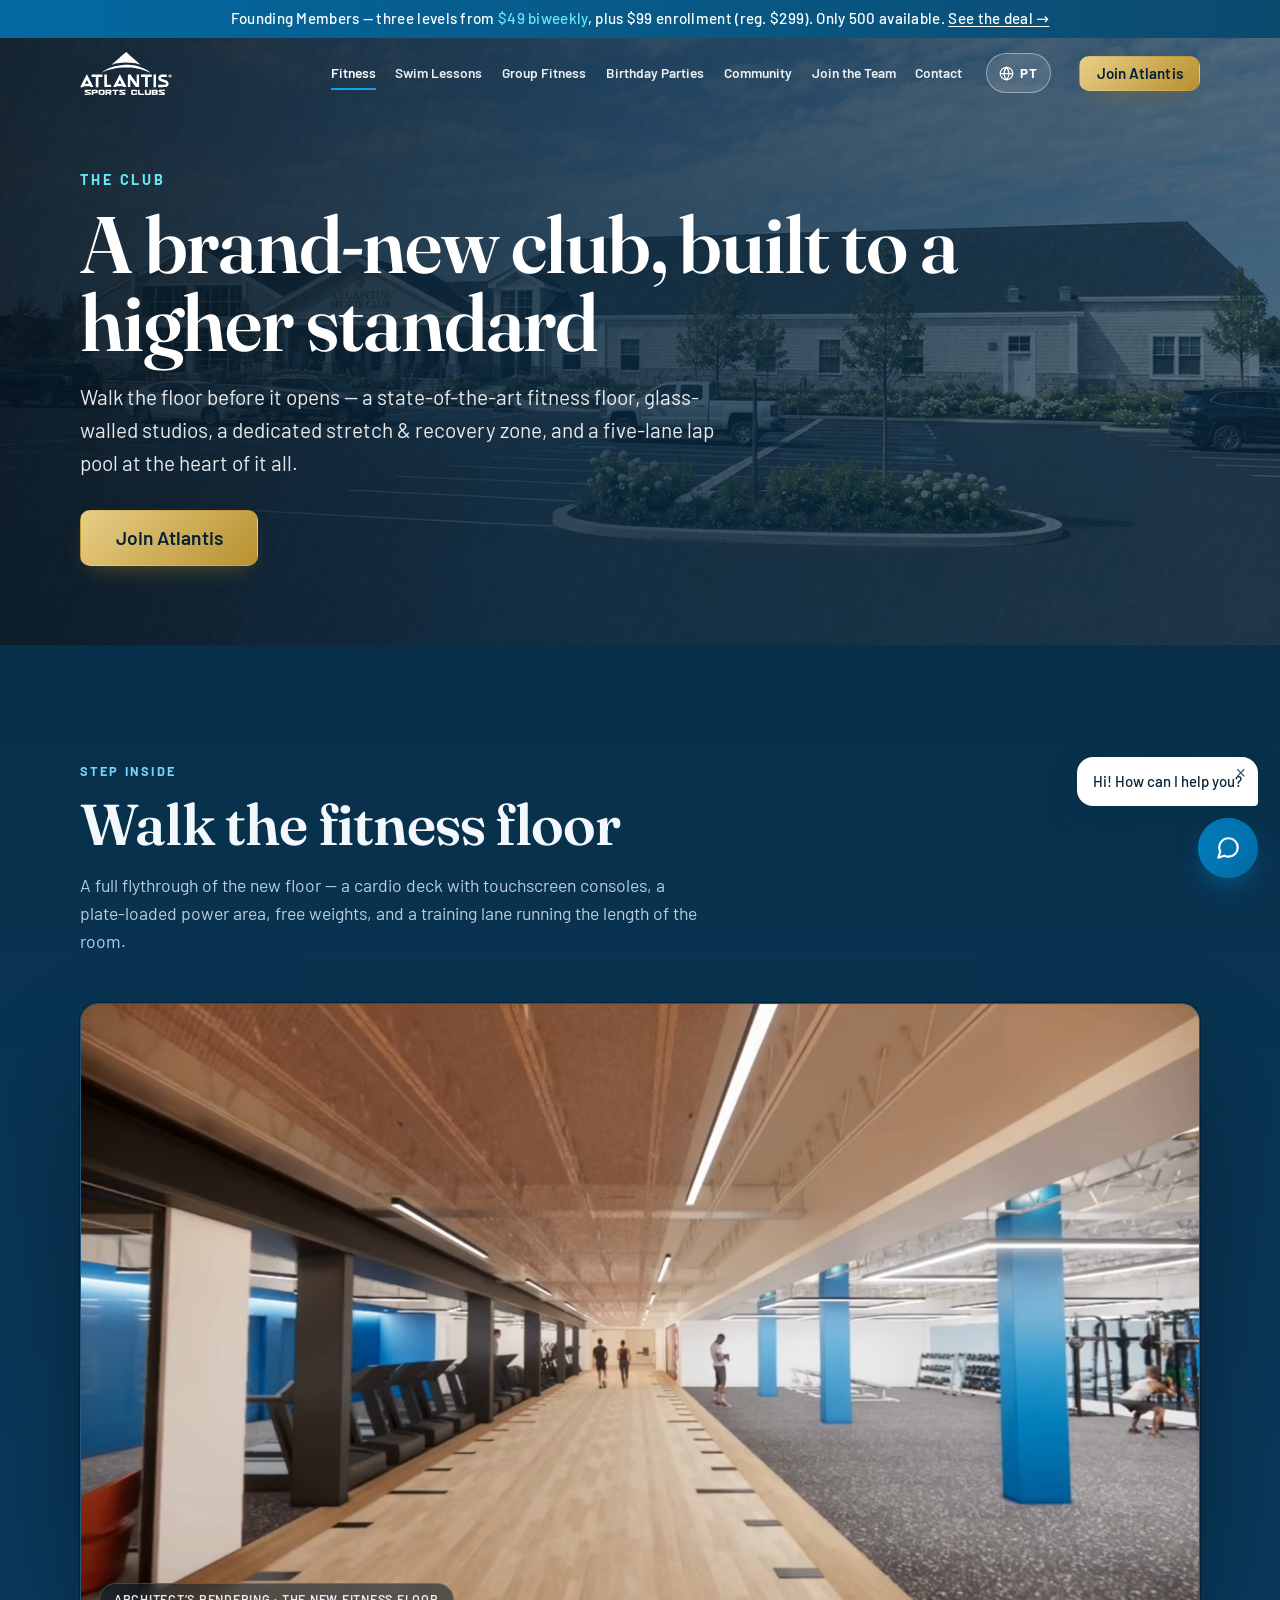
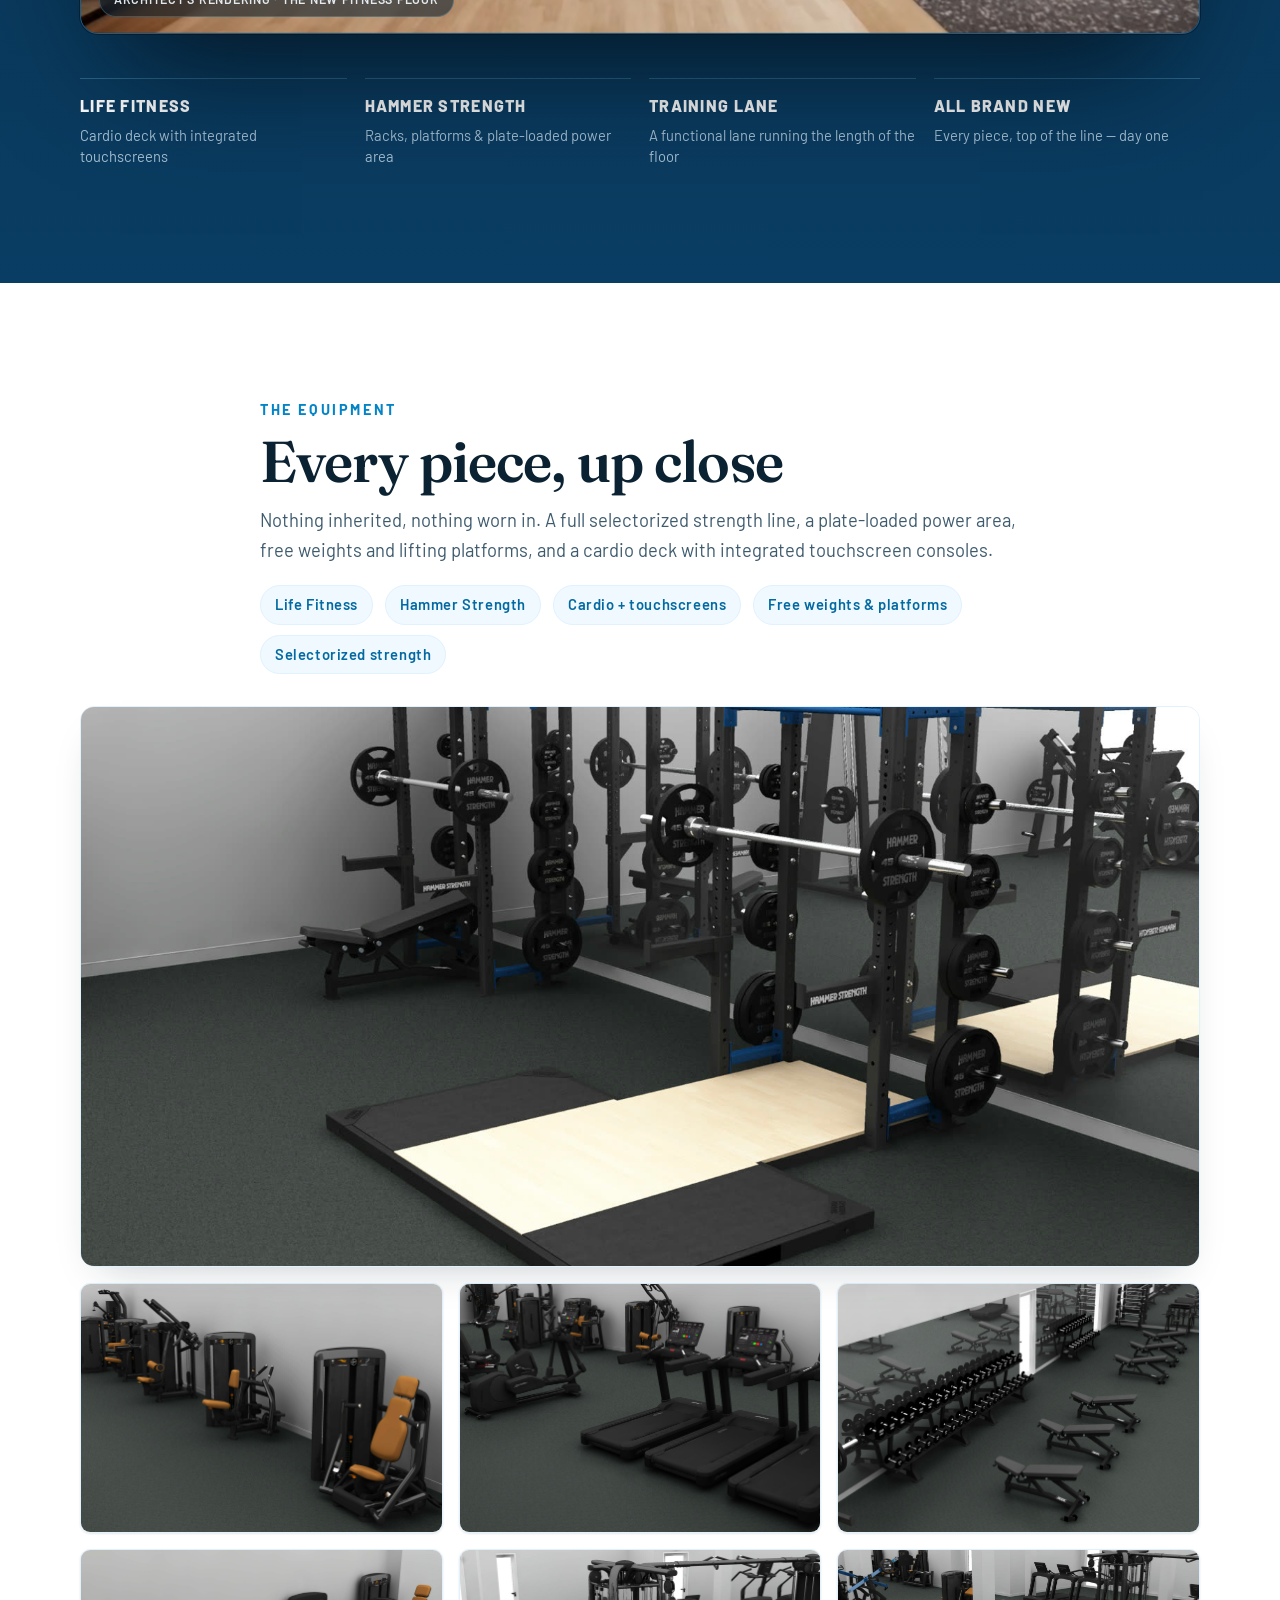
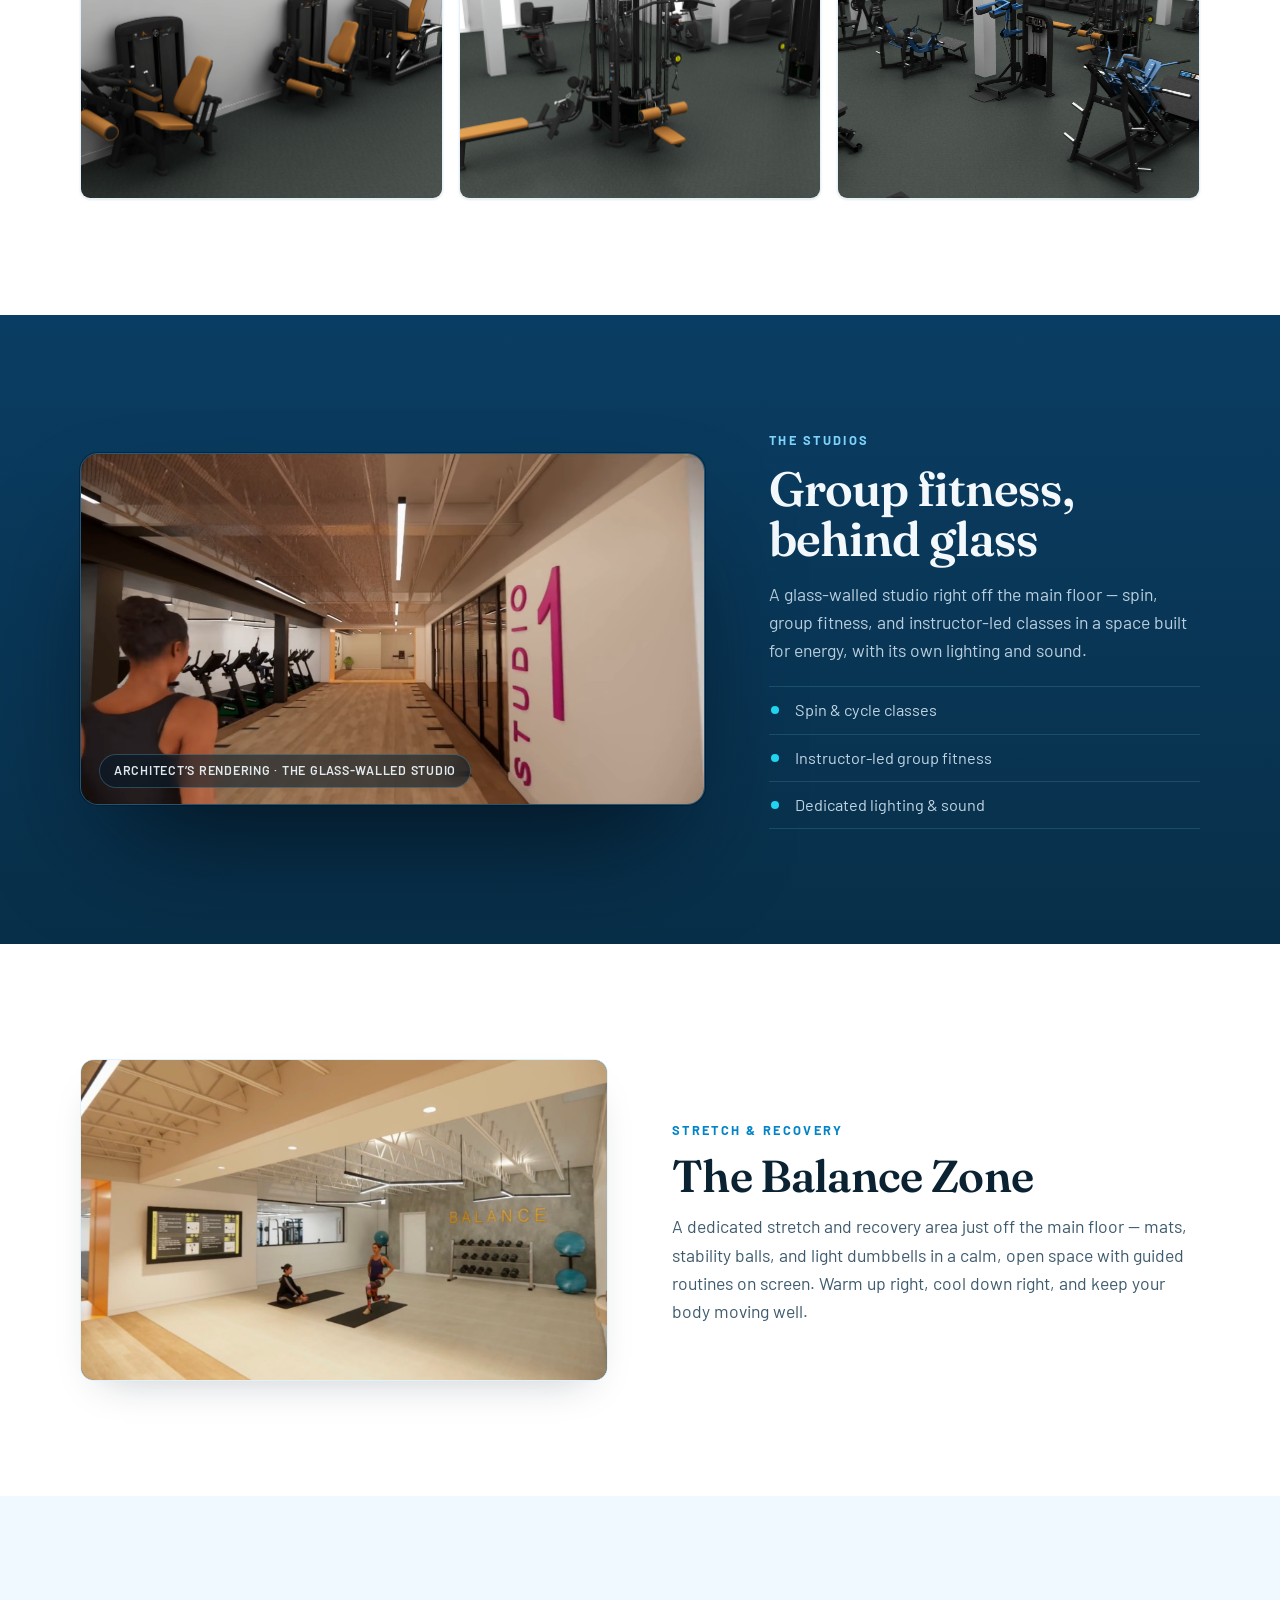
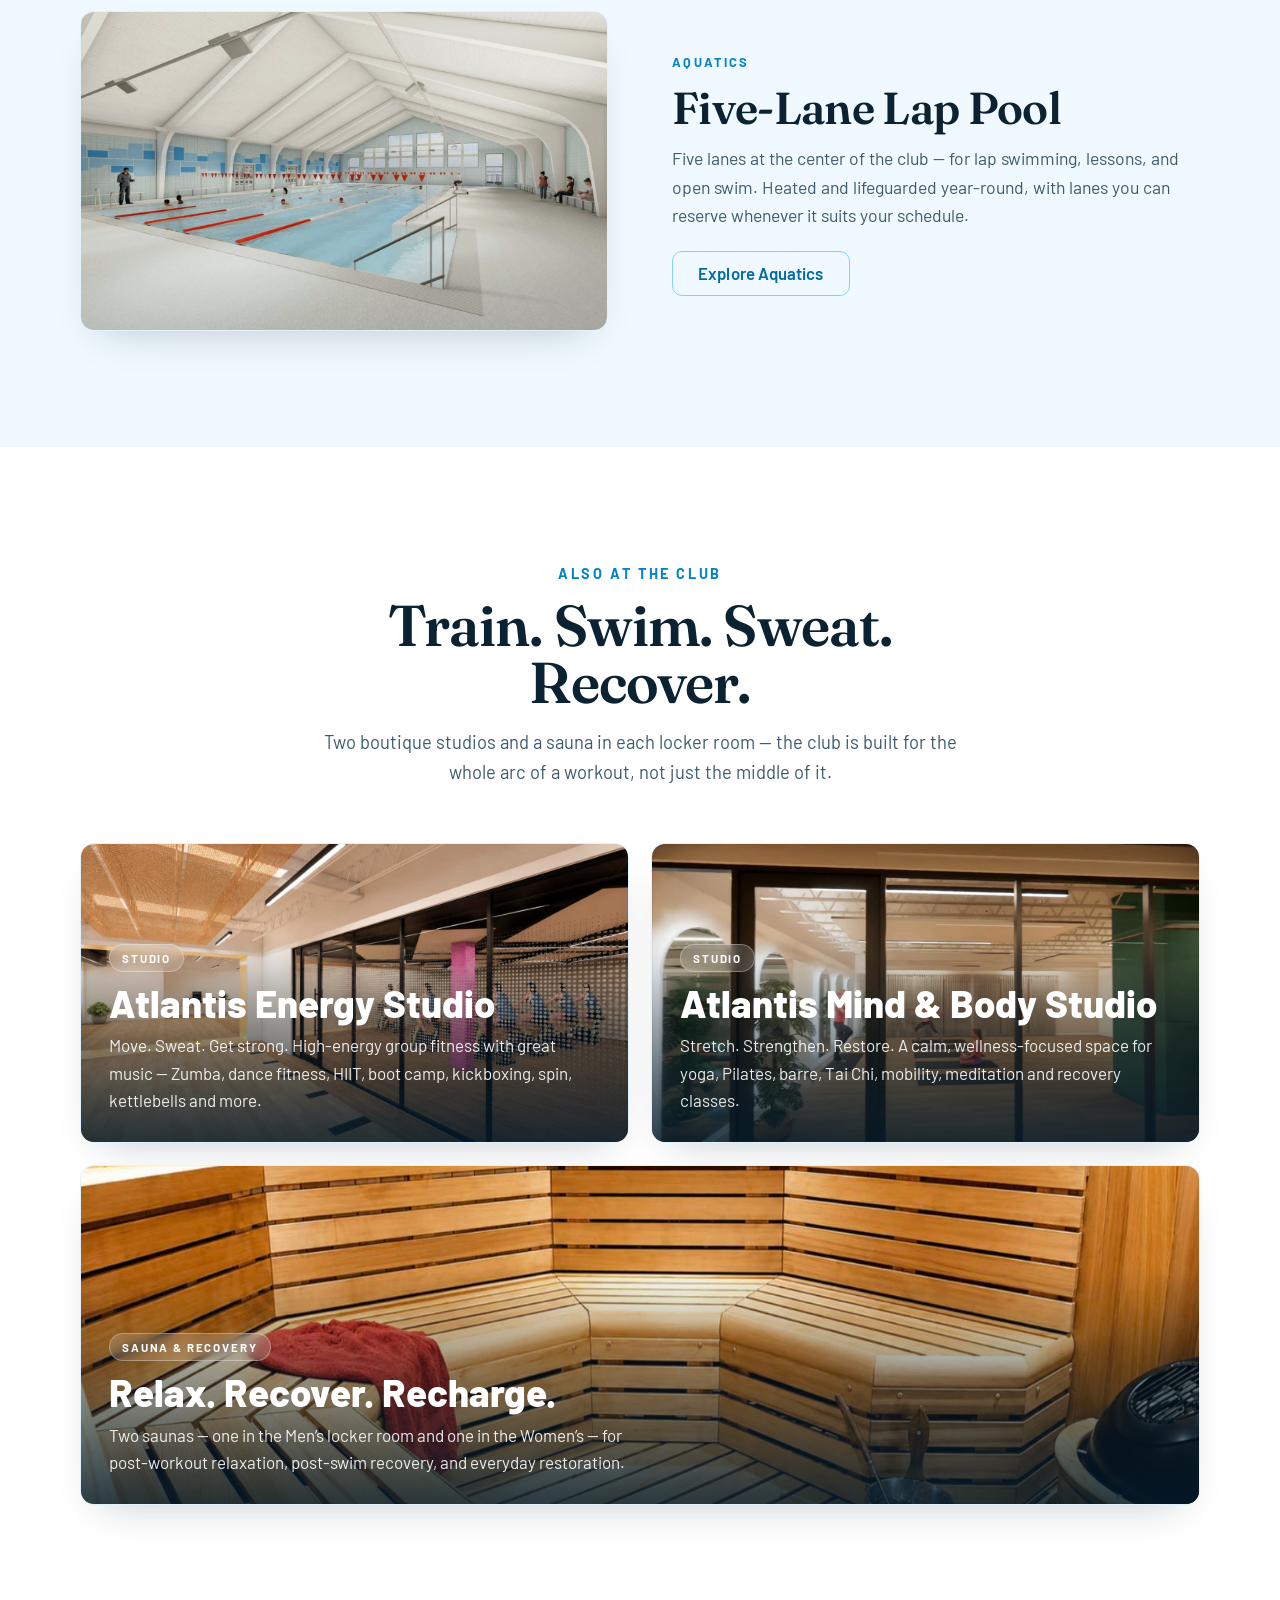
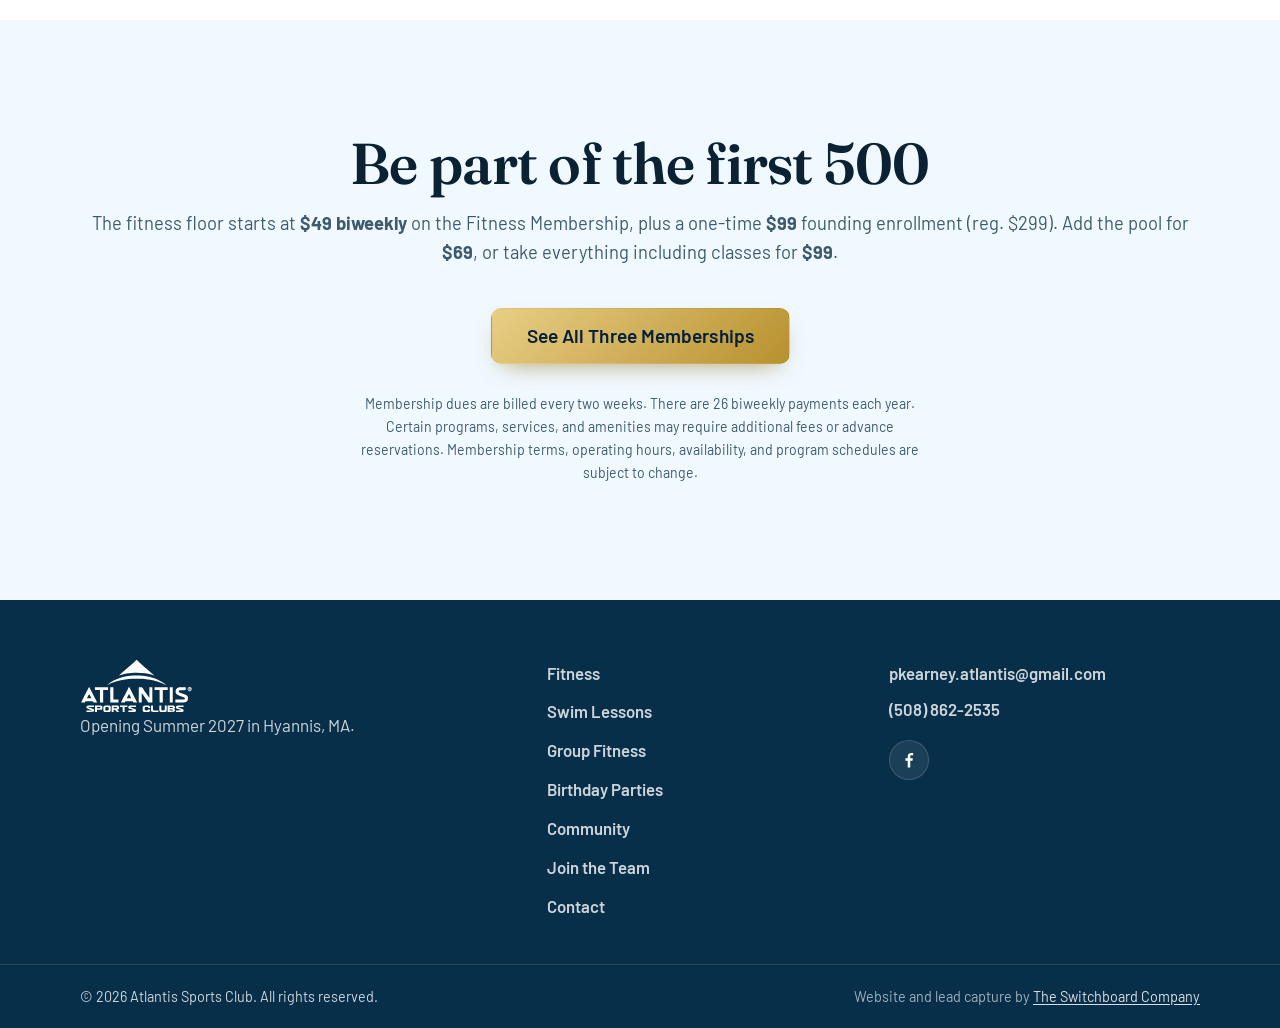
==== commit 1d35ff9d: "Drop the heroes; open both partner pages on the partnership itself The hero and the section under it" ====
--- a/amenities.html
+++ b/amenities.html
@@ -19,7 +19,7 @@
   <link rel="preconnect" href="https://fonts.googleapis.com" />
   <link rel="preconnect" href="https://fonts.gstatic.com" crossorigin />
   <link href="https://fonts.googleapis.com/css2?family=Barlow:wght@400;500;600;700;800&family=Fraunces:ital,opsz,wght@0,9..144,500;0,9..144,600;0,9..144,700;1,9..144,500&display=swap" rel="stylesheet" />
-  <link rel="stylesheet" href="styles.css?v=43" />
+  <link rel="stylesheet" href="styles.css?v=47" />
 </head>
 <body data-page="amenities">
 
@@ -196,7 +196,7 @@
   <footer class="footer" id="siteFooter"></footer>
 
   <script src="config.js?v=26"></script>
-  <script src="assets/pt.js?v=9"></script>
+  <script src="assets/pt.js?v=12"></script>
   <script src="assets/i18n.js?v=1"></script>
   <script src="script.js?v=36"></script>
   <script src="assets/chat.js?v=8"></script>
--- a/styles.css
+++ b/styles.css
@@ -1843,3 +1843,47 @@
 
 /* Two partner links side by side, wrapping on a phone. */
 .feature-row__links { display: flex; flex-wrap: wrap; gap: 18px; margin-top: 6px; }
+
+/* ---------------------------------------------- partner logos & photos ---
+   A named partner reads as real when their own mark is on the page, so each
+   partnership section carries the logo above its heading. Capped small: it is
+   a credential, not a co-brand, and must not out-shout the Atlantis wordmark
+   in the header.                                                            */
+.partner-logo { display: block; height: 54px; width: auto; margin-bottom: 14px; }
+/* Studio EX's mark ships on its own black plate. On the dark partner section
+   that plate has no edge at all, so it needs a hairline to read as a logo
+   rather than a smudge — and the same height as Aquasafe's plated mark, so
+   the two pages carry equal weight. Not inverted onto white: the wordmark
+   itself is white and would disappear. */
+.partner-logo--dark {
+  border-radius: 10px; height: 68px;
+  border: 1px solid rgba(255,255,255,.22);
+}
+/* Aquasafe's mark is navy and white, and the swim section it sits on is navy
+   — half the logo disappeared. A white plate is what a partner logo gets on a
+   dark ground anyway, and keeps their colours the colours they chose. */
+.partner-logo--plate {
+  background: #fff; border-radius: 10px;
+  padding: 10px 14px; height: 68px; box-sizing: content-box;
+}
+
+.partner-col { display: flex; flex-direction: column; gap: 20px; }
+.partner-shot { margin: 0; border-radius: var(--radius); overflow: hidden; border: 1px solid var(--color-border); }
+.partner-shot img { display: block; width: 100%; height: auto; aspect-ratio: 4 / 3; object-fit: cover; }
+.partner-shot figcaption {
+  padding: 9px 14px; font-size: .76rem; color: var(--color-fg-soft);
+  background: var(--color-surface); border-top: 1px solid var(--color-border);
+}
+
+/* ------------------------------------------------- partner-led pages ---
+   The group fitness and swim pages open on their partner section instead of
+   a hero. Two consequences: the section has to clear the fixed header the
+   way .page-hero did, and it has to stay dark — the nav is white-on-
+   transparent until you scroll, so a light band at the top of the page
+   would hide it.                                                          */
+.cine--lead { padding-top: max(clamp(120px, 16vw, 168px), calc(var(--header-h, 104px) + 44px)); }
+/* Two cine sections in a row would restate the same gradient; the second
+   picks up where the first ended instead. */
+.cine--lead + .cine { background: linear-gradient(180deg, #0A3D63 0%, var(--ocean) 100%); }
+
+.cine__cta { display: flex; flex-wrap: wrap; gap: 12px; margin-top: 26px; }
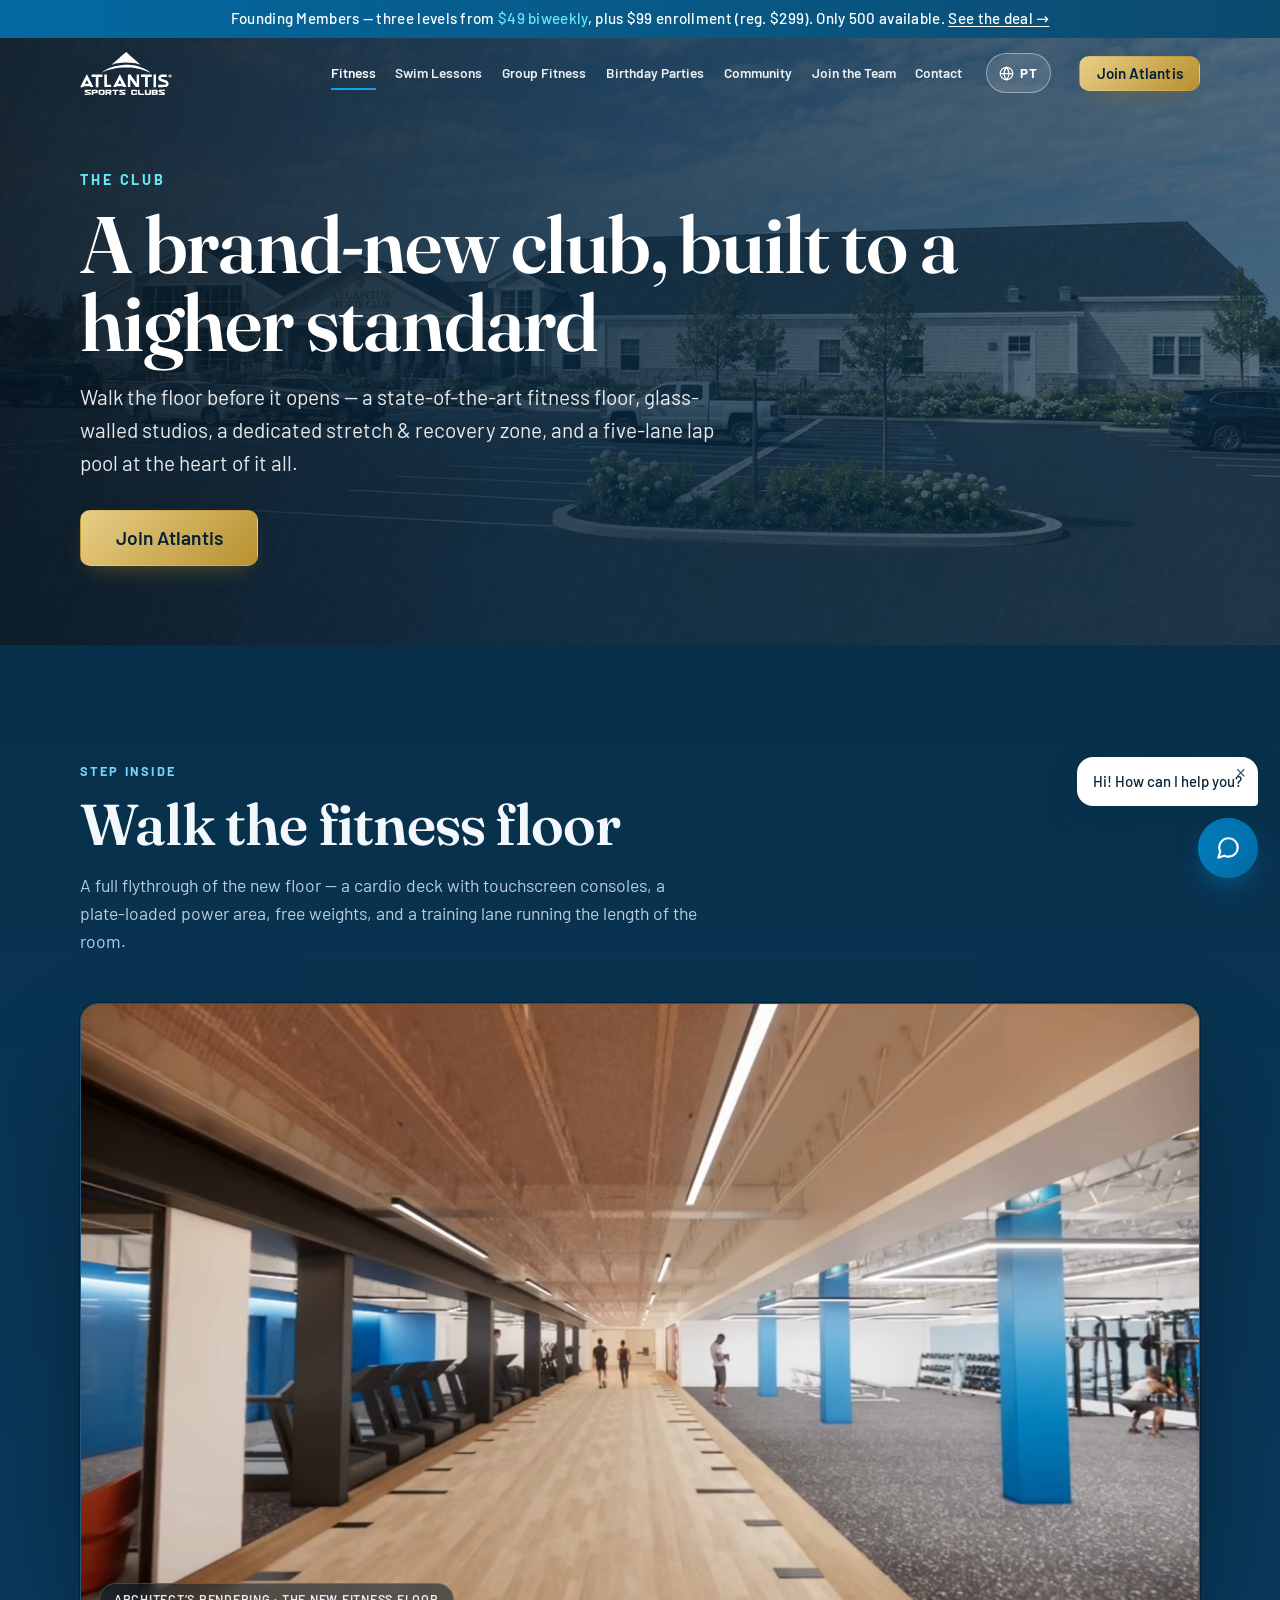
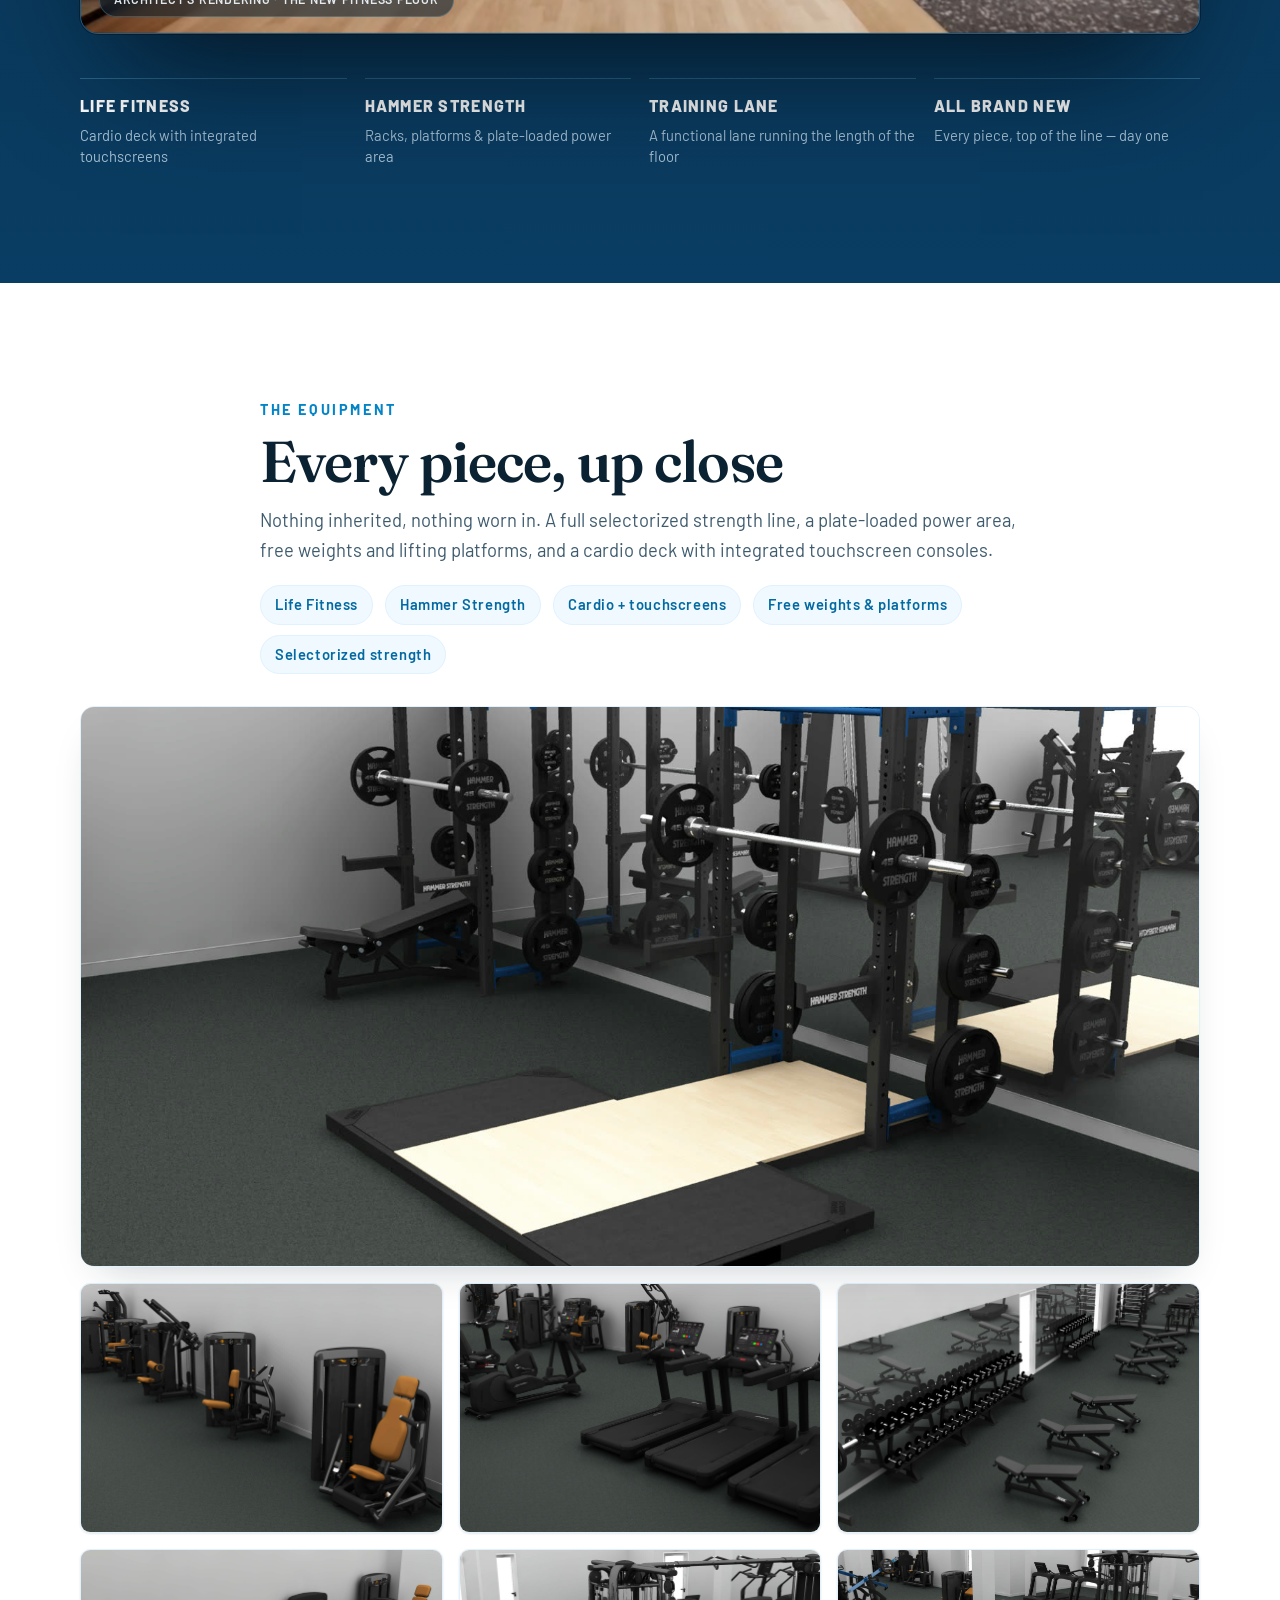
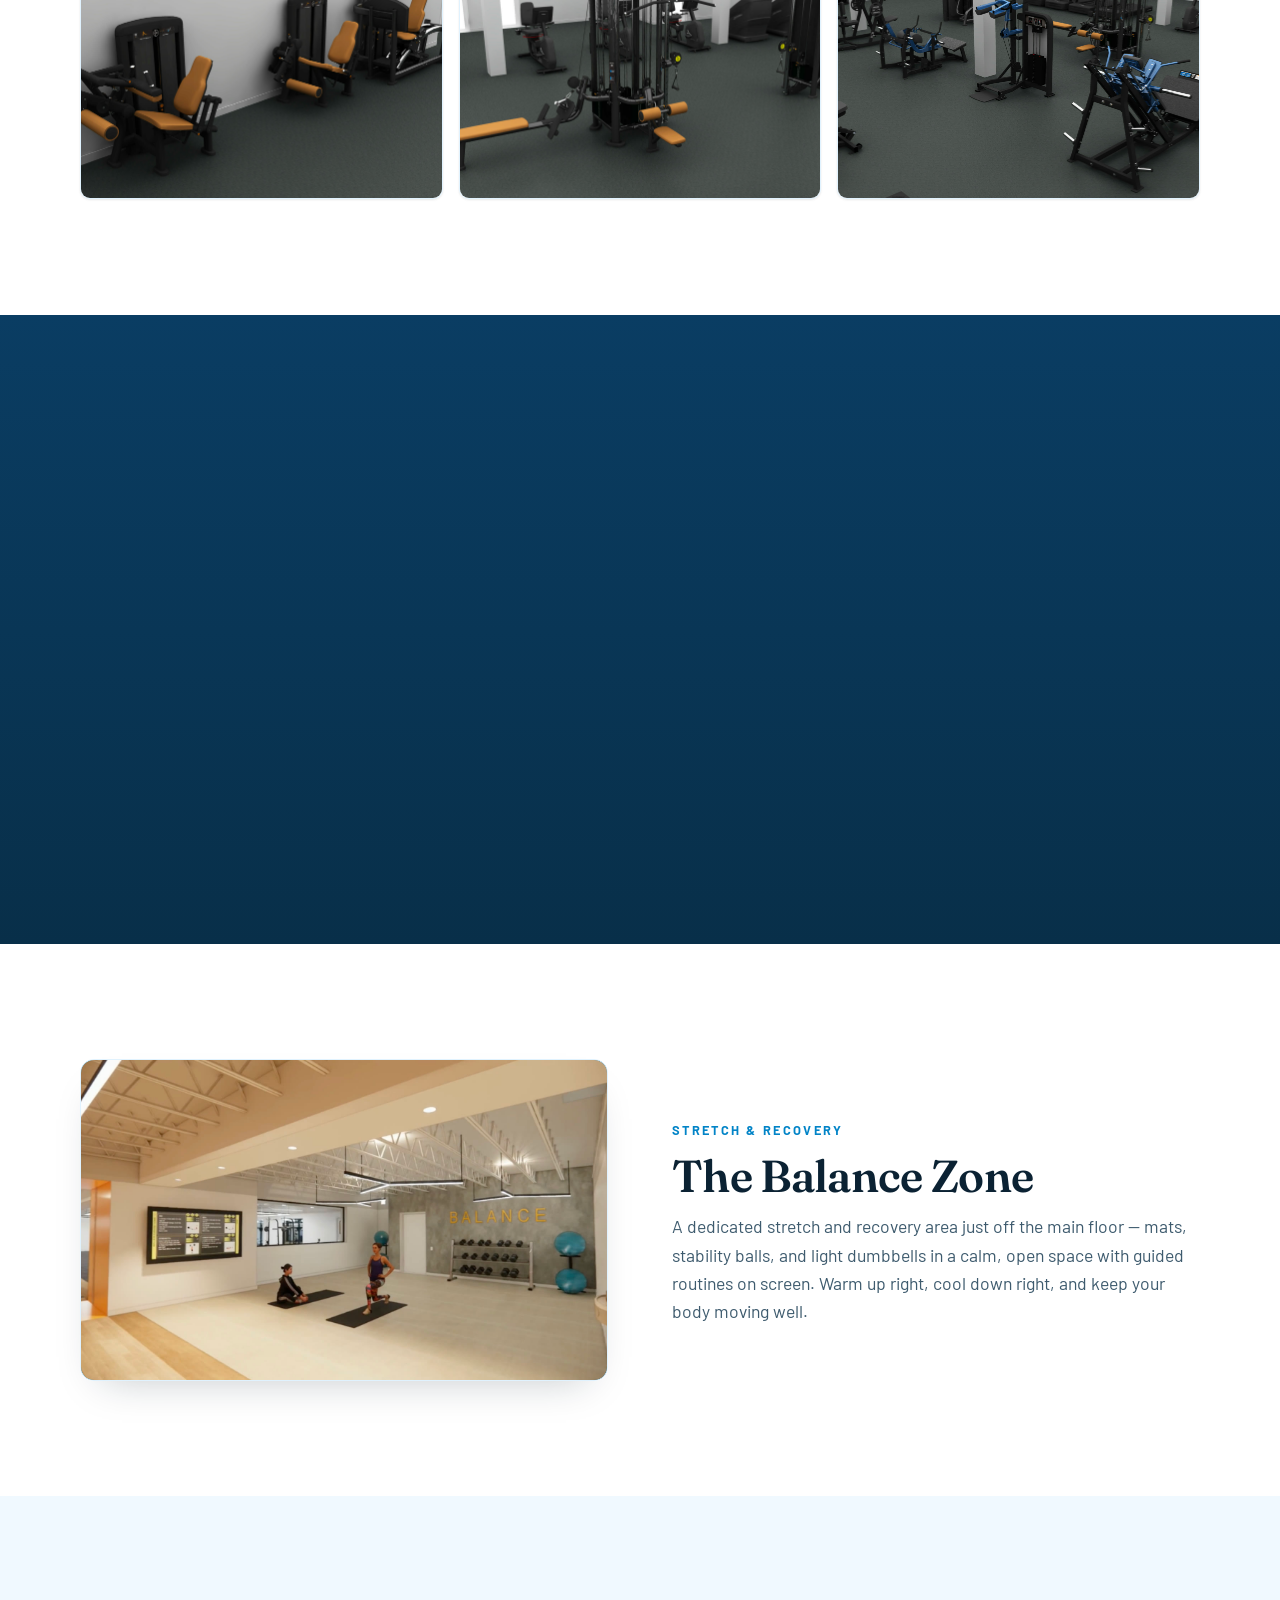
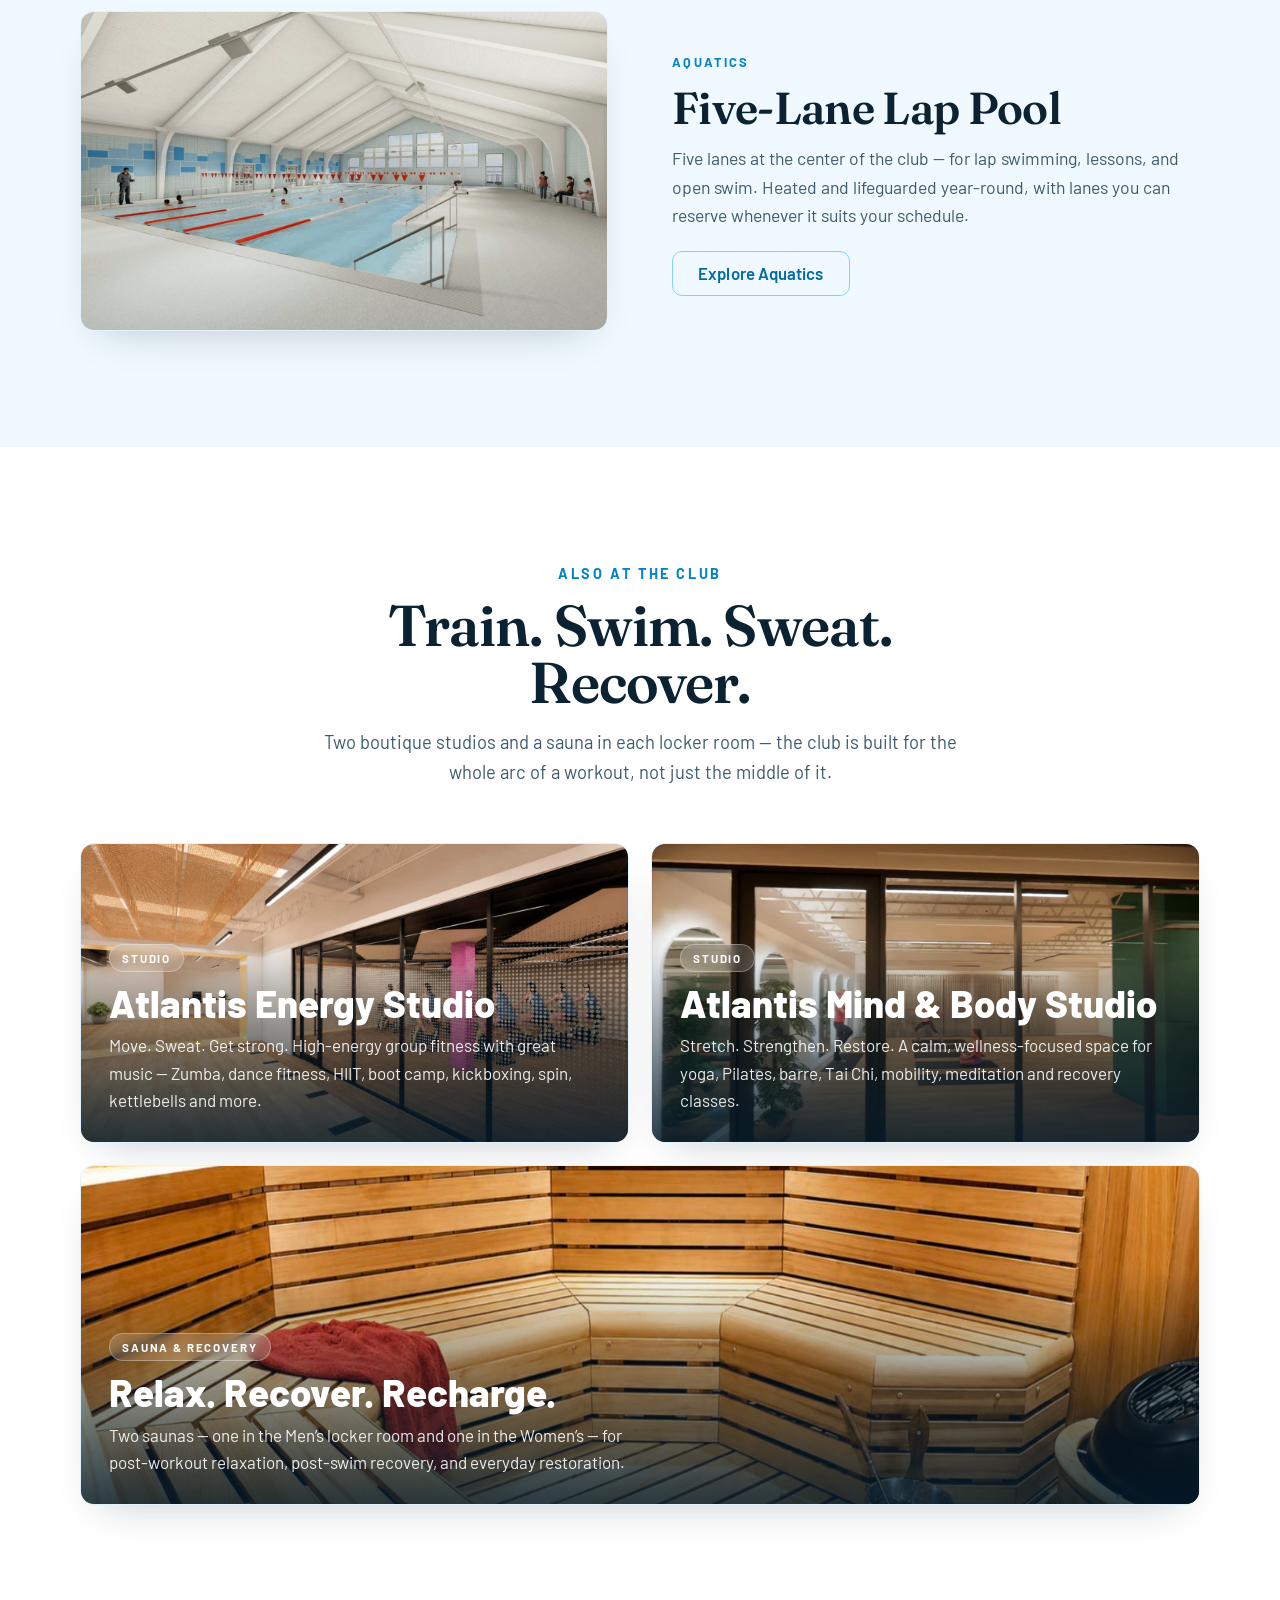
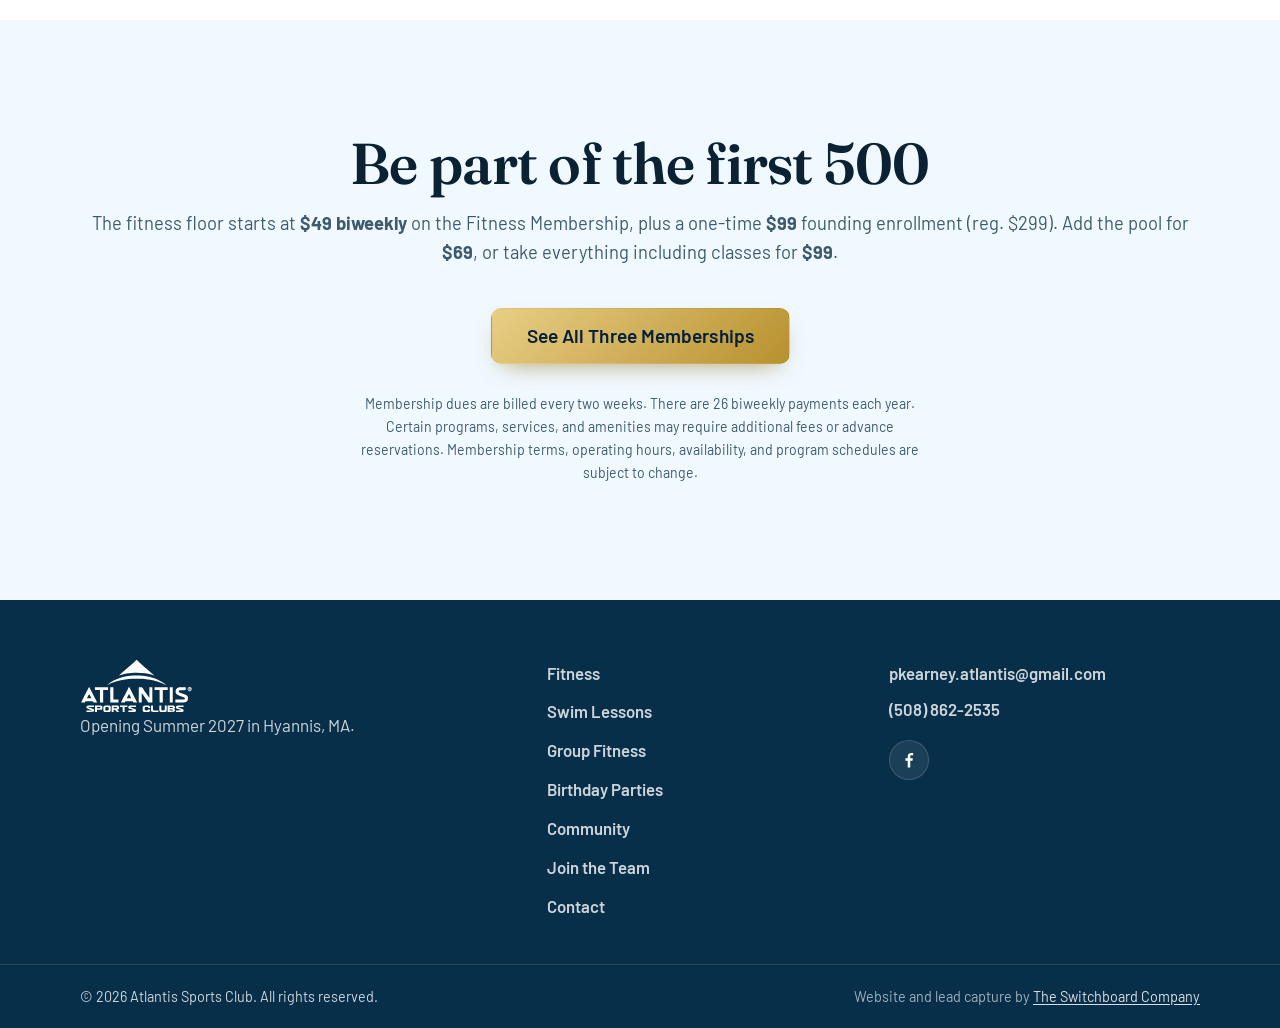
==== commit e3810fbf: "White ground for both partner sections Same split, white instead of navy. Every colour in .cine assu" ====
--- a/amenities.html
+++ b/amenities.html
@@ -19,7 +19,7 @@
   <link rel="preconnect" href="https://fonts.googleapis.com" />
   <link rel="preconnect" href="https://fonts.gstatic.com" crossorigin />
   <link href="https://fonts.googleapis.com/css2?family=Barlow:wght@400;500;600;700;800&family=Fraunces:ital,opsz,wght@0,9..144,500;0,9..144,600;0,9..144,700;1,9..144,500&display=swap" rel="stylesheet" />
-  <link rel="stylesheet" href="styles.css?v=47" />
+  <link rel="stylesheet" href="styles.css?v=49" />
 </head>
 <body data-page="amenities">
 
@@ -198,7 +198,7 @@
   <script src="config.js?v=26"></script>
   <script src="assets/pt.js?v=12"></script>
   <script src="assets/i18n.js?v=1"></script>
-  <script src="script.js?v=36"></script>
+  <script src="script.js?v=37"></script>
   <script src="assets/chat.js?v=8"></script>
 </body>
 </html>
--- a/styles.css
+++ b/styles.css
@@ -1850,15 +1850,10 @@
    a credential, not a co-brand, and must not out-shout the Atlantis wordmark
    in the header.                                                            */
 .partner-logo { display: block; height: 54px; width: auto; margin-bottom: 14px; }
-/* Studio EX's mark ships on its own black plate. On the dark partner section
-   that plate has no edge at all, so it needs a hairline to read as a logo
-   rather than a smudge — and the same height as Aquasafe's plated mark, so
-   the two pages carry equal weight. Not inverted onto white: the wordmark
-   itself is white and would disappear. */
-.partner-logo--dark {
-  border-radius: 10px; height: 68px;
-  border: 1px solid rgba(255,255,255,.22);
-}
+/* Studio EX's mark ships on its own black plate, which reads fine on the
+   white partner section. Matched in height to Aquasafe's so the two pages
+   carry equal weight. Never inverted: the wordmark itself is white. */
+.partner-logo--dark { border-radius: 10px; height: 68px; }
 /* Aquasafe's mark is navy and white, and the swim section it sits on is navy
    — half the logo disappeared. A white plate is what a partner logo gets on a
    dark ground anyway, and keeps their colours the colours they chose. */
@@ -1882,8 +1877,49 @@
    transparent until you scroll, so a light band at the top of the page
    would hide it.                                                          */
 .cine--lead { padding-top: max(clamp(120px, 16vw, 168px), calc(var(--header-h, 104px) + 44px)); }
-/* Two cine sections in a row would restate the same gradient; the second
-   picks up where the first ended instead. */
-.cine--lead + .cine { background: linear-gradient(180deg, #0A3D63 0%, var(--ocean) 100%); }
 
 .cine__cta { display: flex; flex-wrap: wrap; gap: 12px; margin-top: 26px; }
+
+/* --------------------------------------------- light partner sections ---
+   Same cine split, white ground. Every colour in .cine assumes a dark
+   background, so each one is restated here rather than the markup being
+   rebuilt — the two partner pages stay structurally identical to each
+   other, and to the dark cine sections further down the same pages.
+
+   Pages using this must also carry data-nav-solid on <body>: the nav is
+   white-on-transparent until it scrolls, and would vanish against this. */
+.cine--light {
+  background: var(--color-bg);
+  color: var(--color-fg);
+}
+.cine--light .cine__title { color: var(--navy-800); }
+.cine--light .cine__eyebrow { color: var(--color-primary-strong); }
+.cine--light .cine__sub { color: var(--color-fg-soft); }
+.cine--light .cine__sub strong { color: var(--navy-800); }
+.cine--light .cine__sub a { color: var(--color-primary-strong); border-bottom-color: var(--sky-300); }
+.cine--light .cine__link { color: var(--color-primary-strong); }
+.cine--light .cine__link:hover { color: var(--navy-800); }
+
+/* The signup panel drops its dark-ground treatment with everything else. */
+.cine--light .signup--panel {
+  background: var(--color-surface);
+  border-color: var(--color-border);
+  box-shadow: var(--shadow-lg);
+}
+.cine--light .signup--panel .signup__fields input { background: #fff; }
+.cine--light .signup__title { color: var(--navy-800); }
+.cine--light .signup__eyebrow { color: var(--color-primary-strong); }
+.cine--light .signup__sub { color: var(--color-fg-soft); }
+
+/* .btn--ghost is a white-on-dark button; on white it reads as a blank
+   outline. The light sections use the outline button instead. */
+.cine--light .btn--ghost {
+  background: transparent;
+  color: var(--color-primary-strong);
+  border-color: var(--sky-300);
+  backdrop-filter: none;
+}
+.cine--light .btn--ghost:hover { background: var(--sky-50); border-color: var(--sky-500); }
+
+/* Aquasafe's mark no longer needs a plate of its own on a white ground. */
+.cine--light .partner-logo--plate { background: none; padding: 0; height: 60px; }
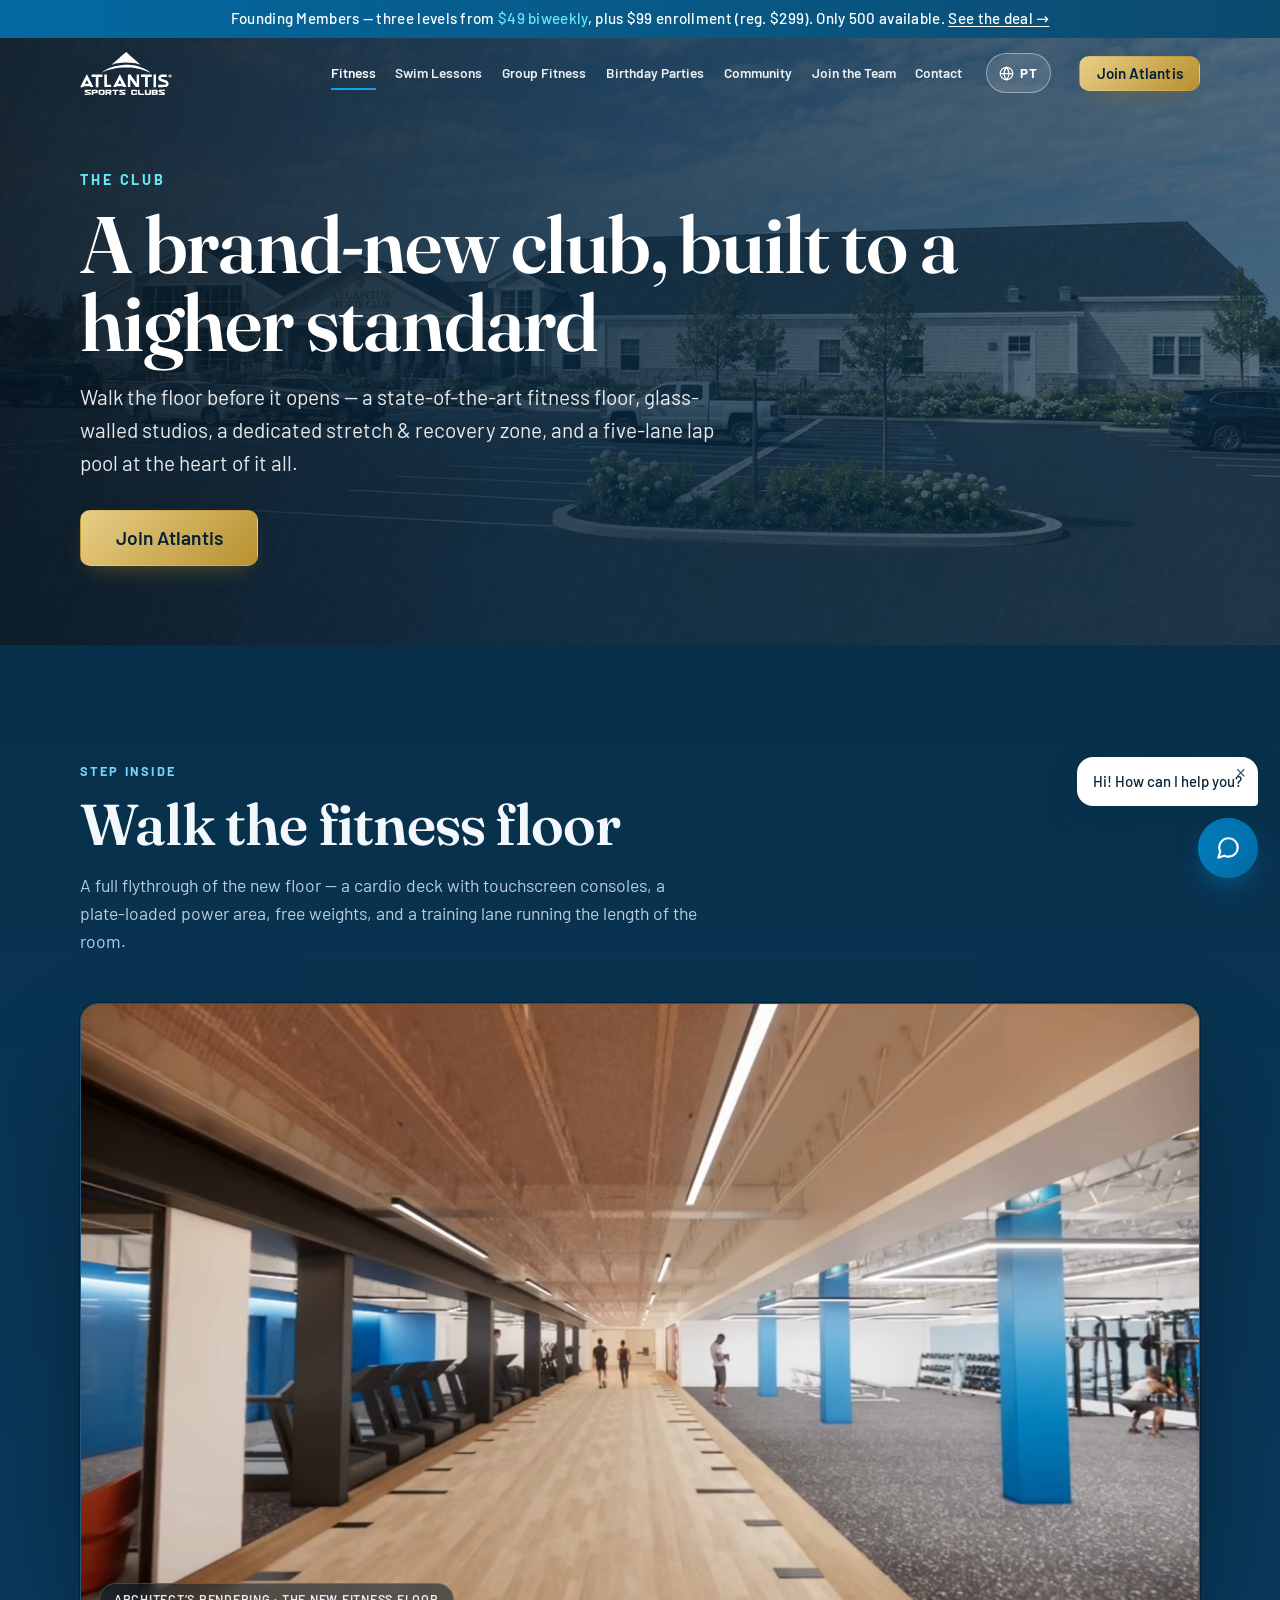
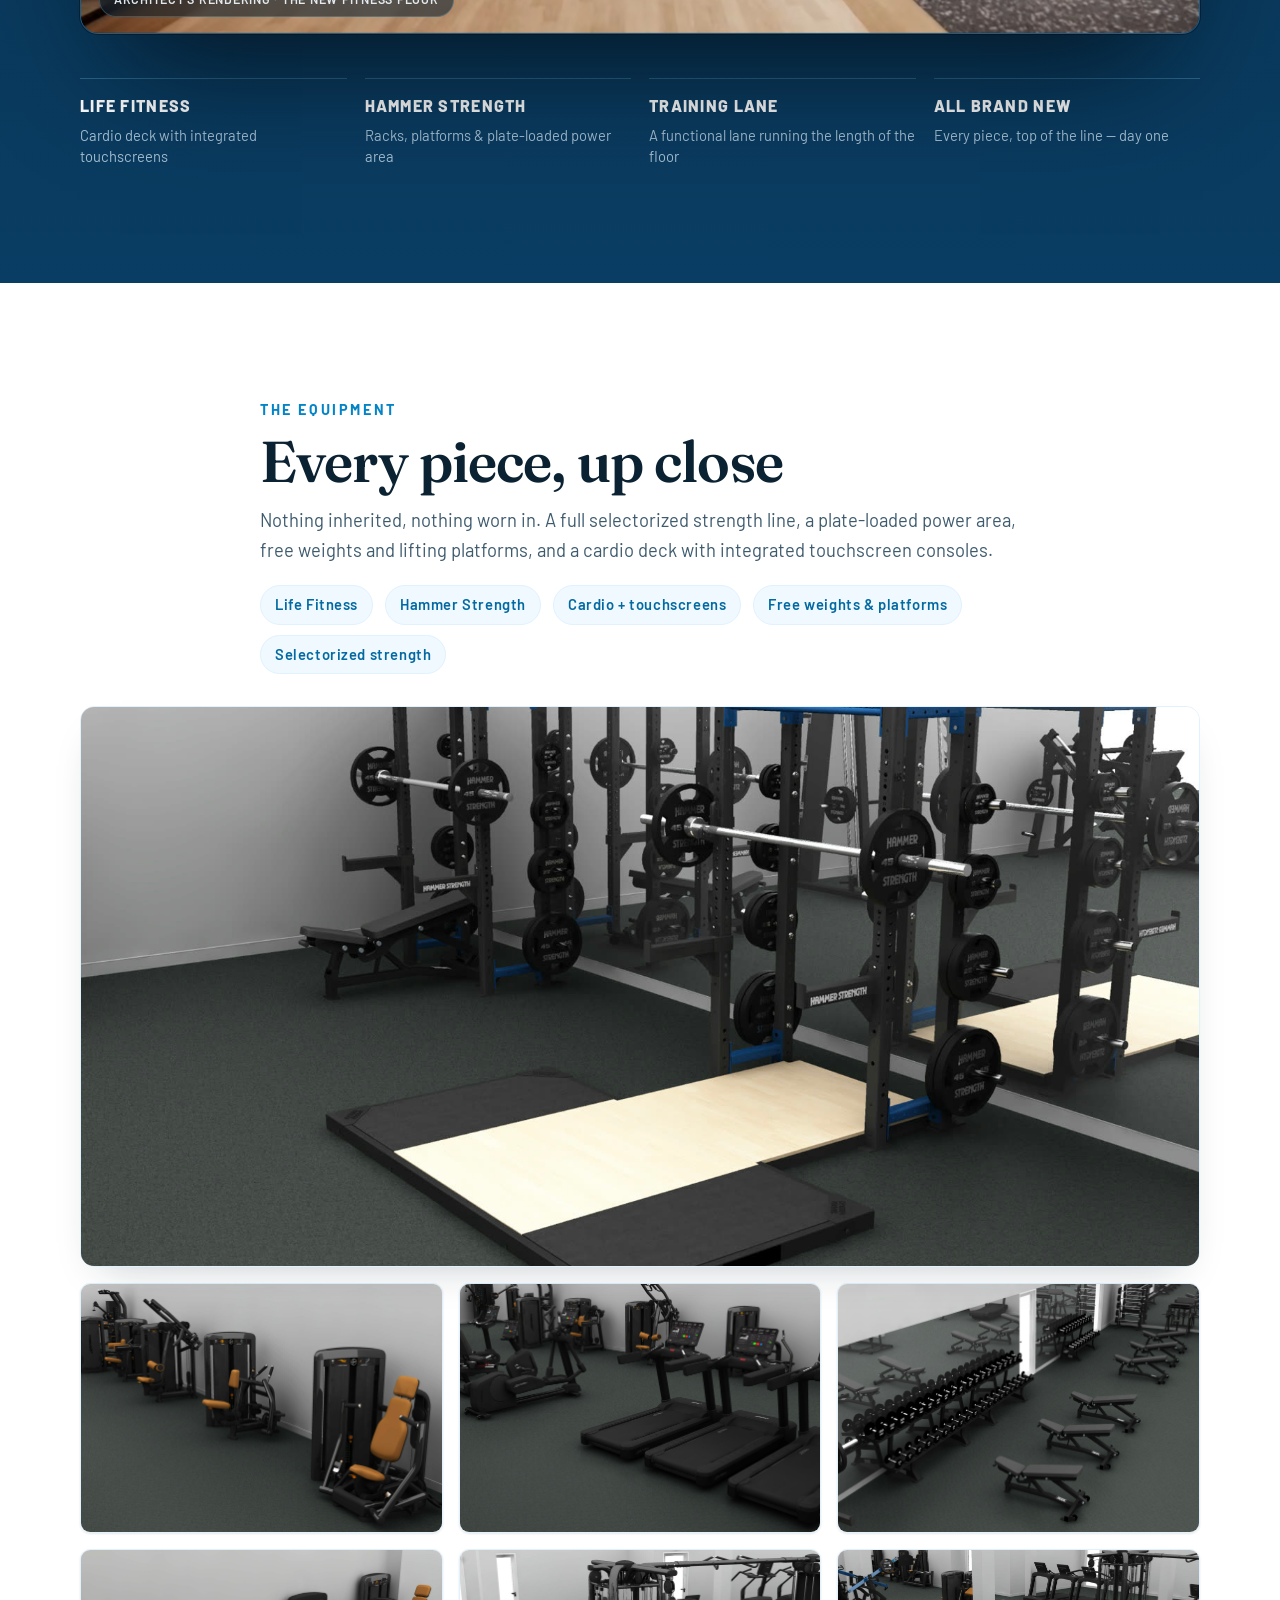
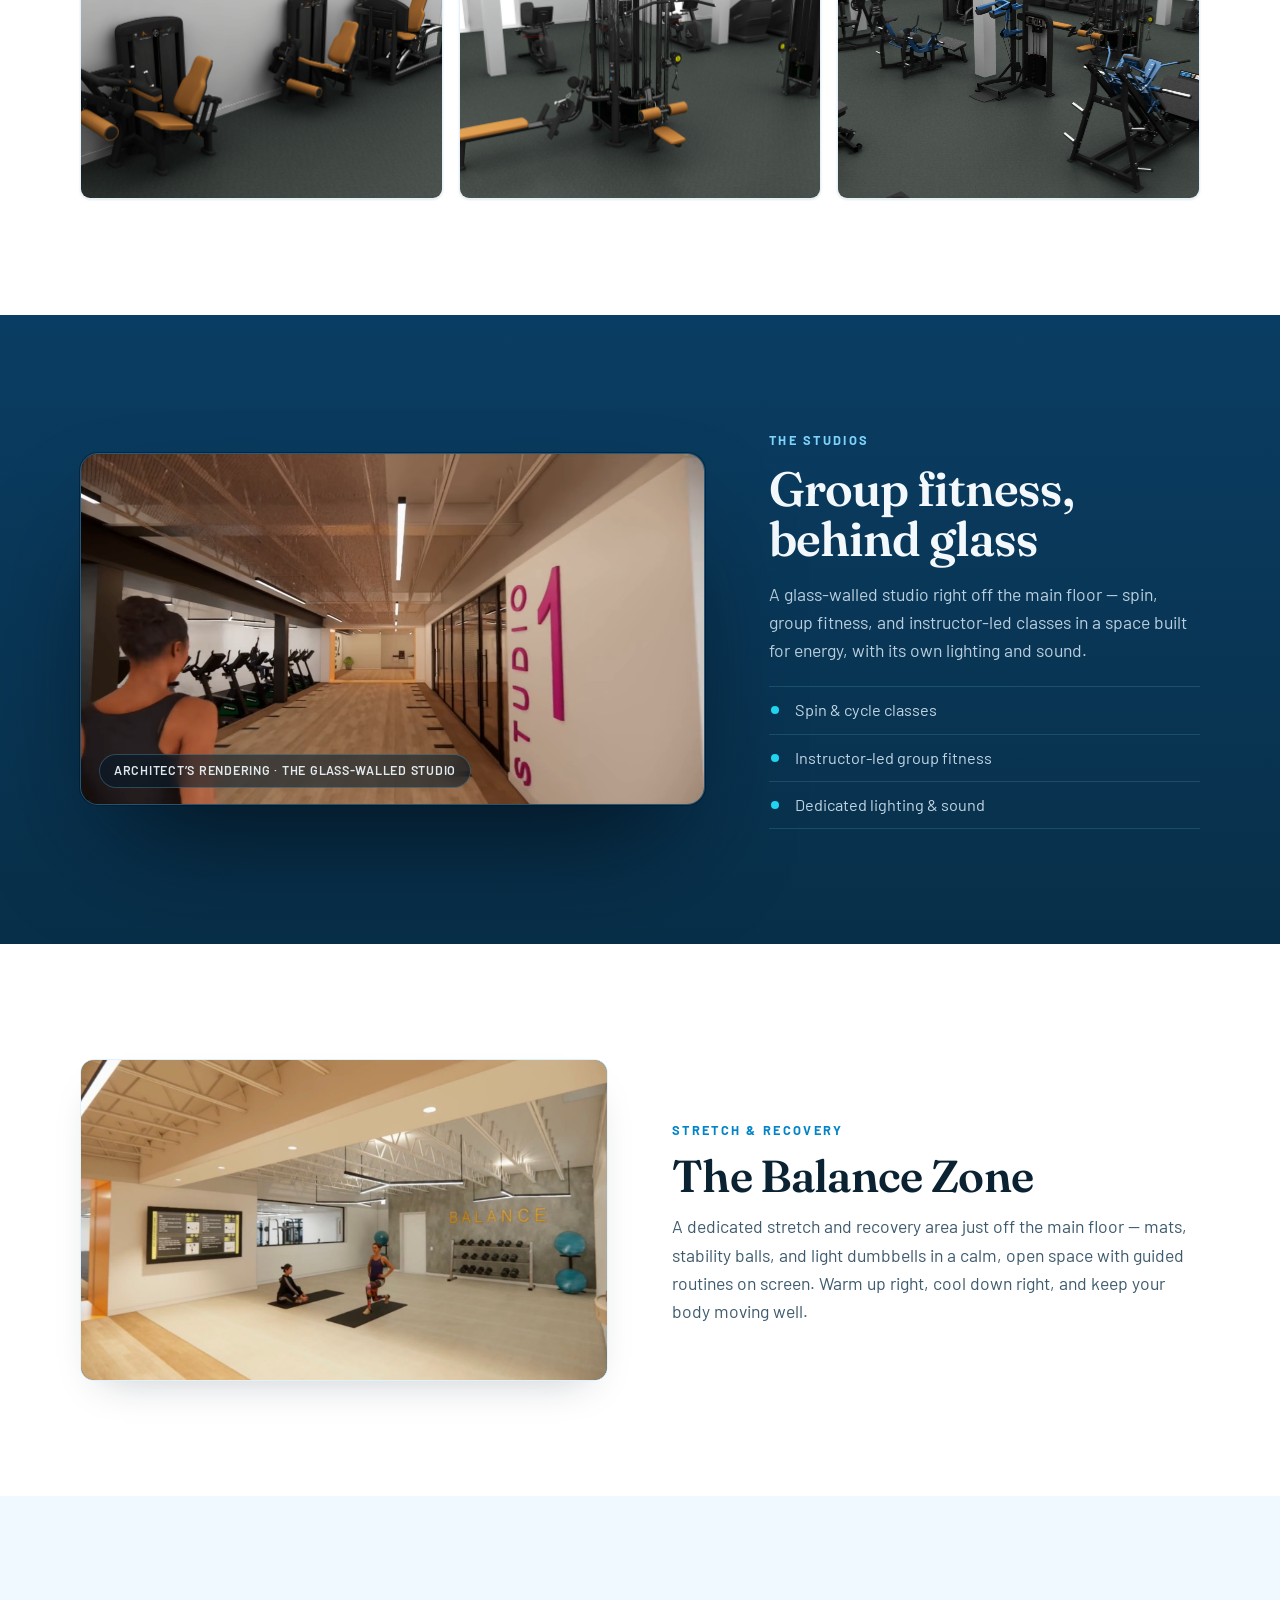
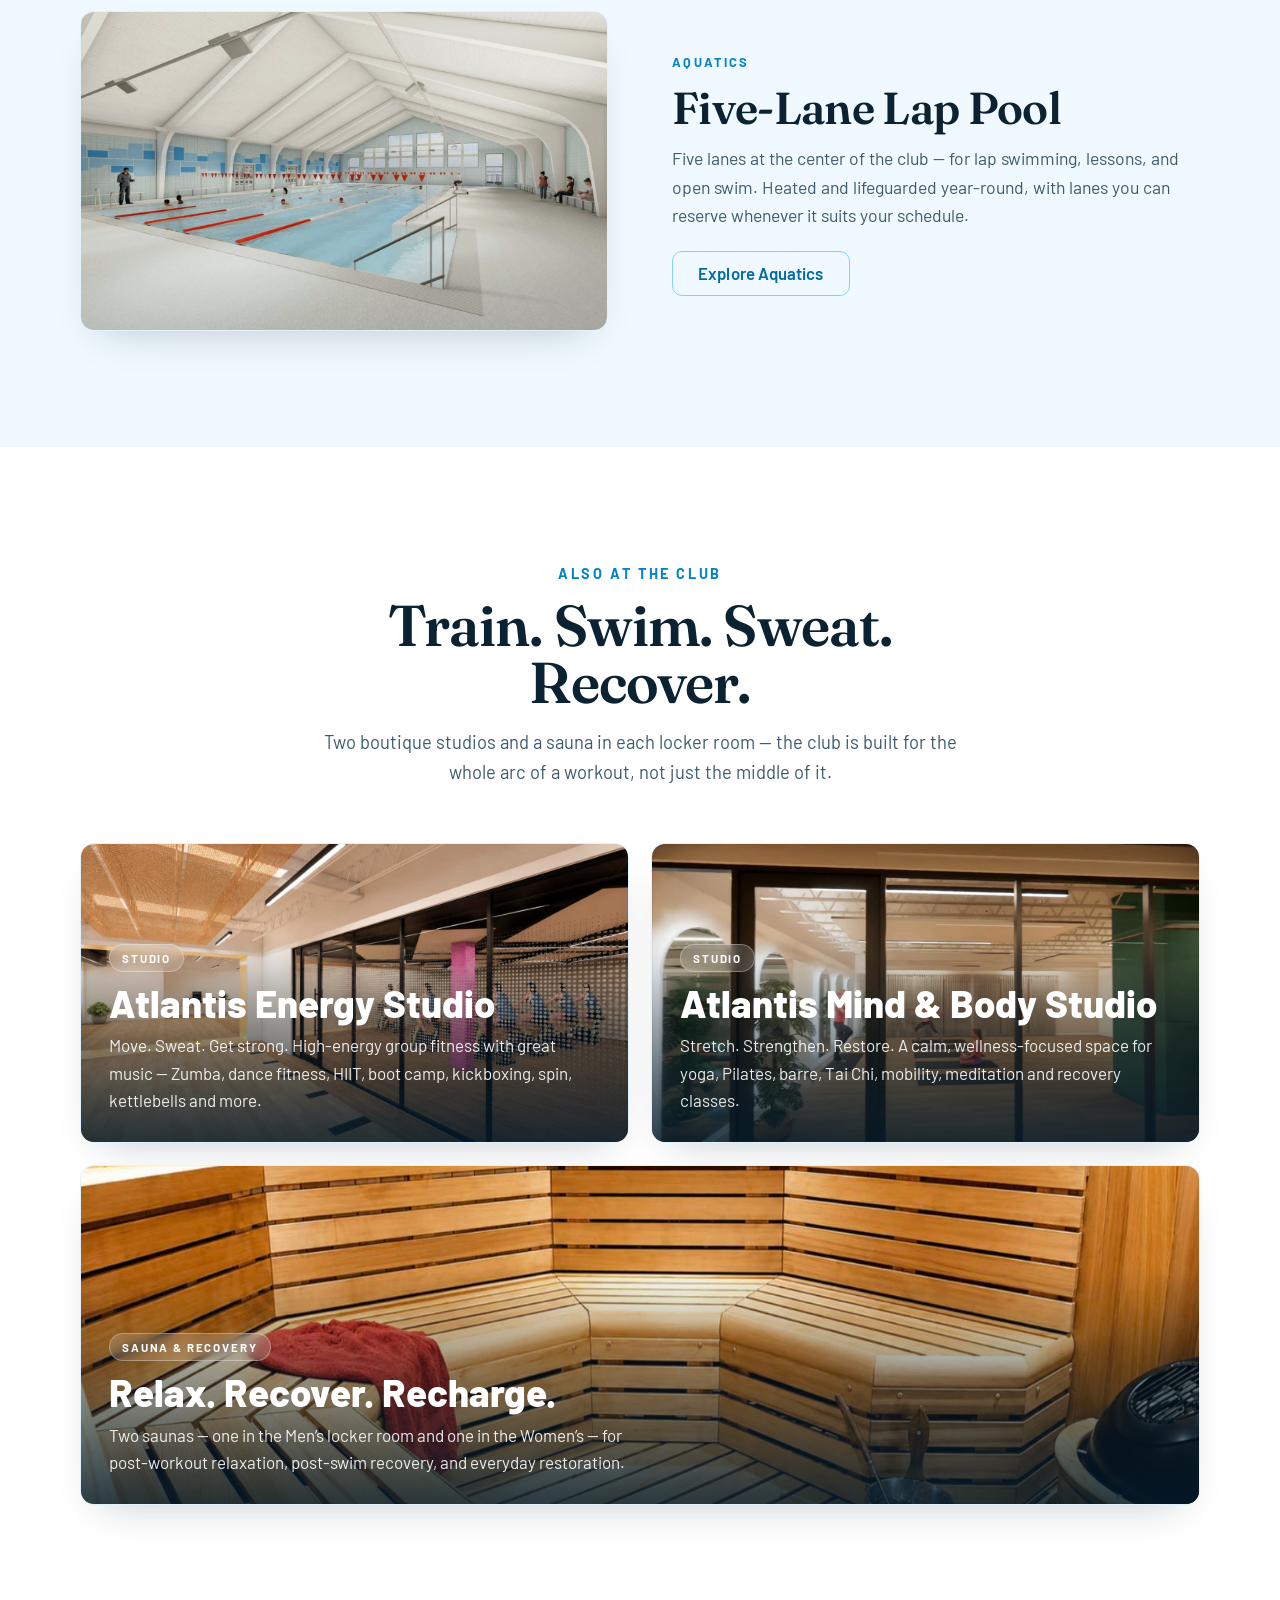
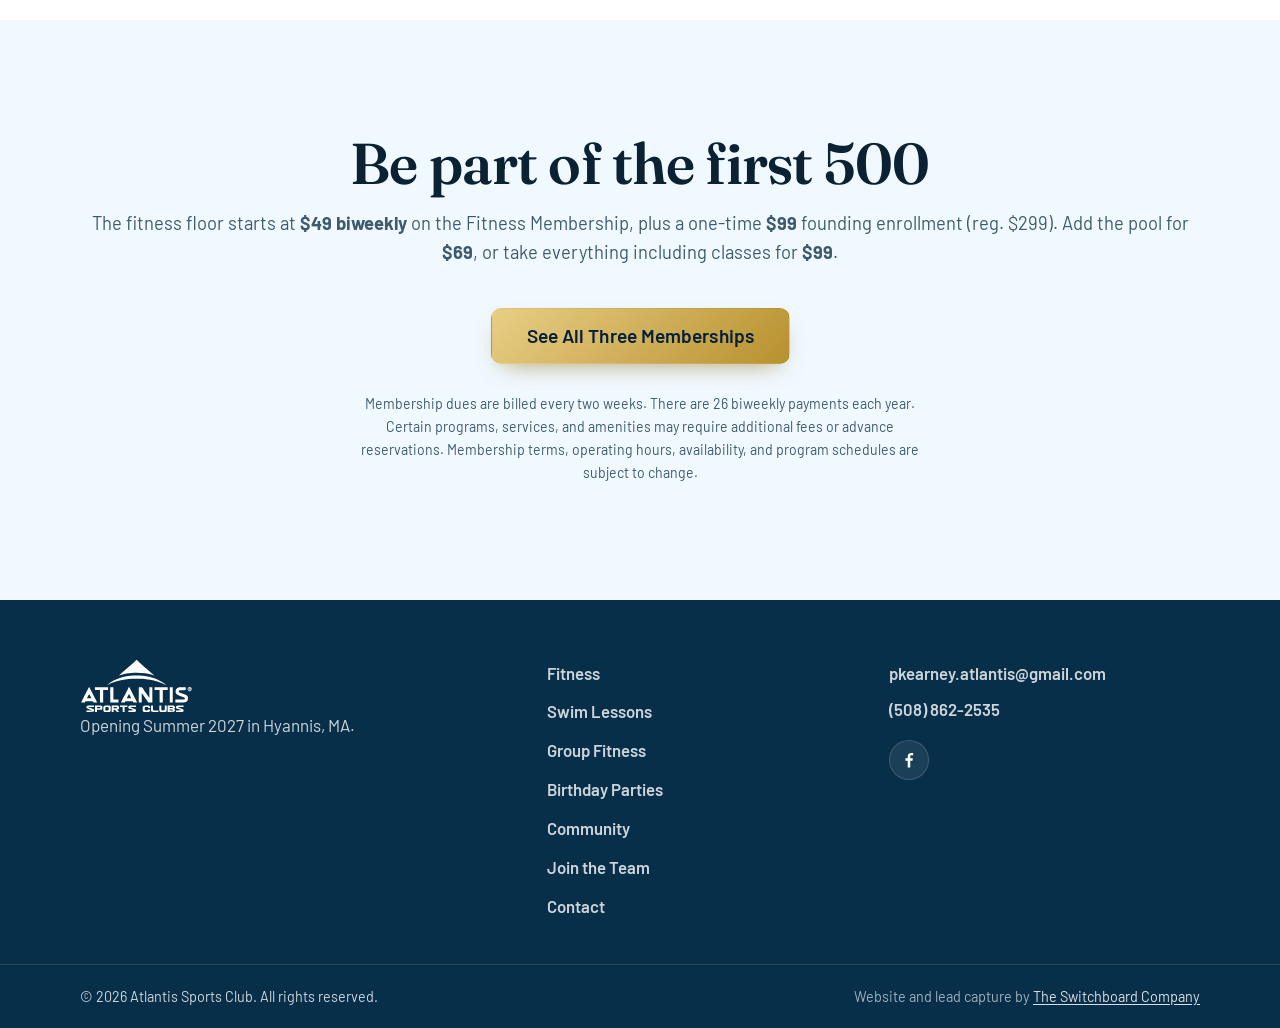
==== commit 1d5d9719: "Let people drag a resume link into the careers form Dragging a file out of Google Drive, Dropbox or " ====
--- a/amenities.html
+++ b/amenities.html
@@ -19,7 +19,7 @@
   <link rel="preconnect" href="https://fonts.googleapis.com" />
   <link rel="preconnect" href="https://fonts.gstatic.com" crossorigin />
   <link href="https://fonts.googleapis.com/css2?family=Barlow:wght@400;500;600;700;800&family=Fraunces:ital,opsz,wght@0,9..144,500;0,9..144,600;0,9..144,700;1,9..144,500&display=swap" rel="stylesheet" />
-  <link rel="stylesheet" href="styles.css?v=49" />
+  <link rel="stylesheet" href="styles.css?v=50" />
 </head>
 <body data-page="amenities">
 
@@ -196,9 +196,9 @@
   <footer class="footer" id="siteFooter"></footer>
 
   <script src="config.js?v=26"></script>
-  <script src="assets/pt.js?v=12"></script>
+  <script src="assets/pt.js?v=13"></script>
   <script src="assets/i18n.js?v=1"></script>
-  <script src="script.js?v=37"></script>
+  <script src="script.js?v=38"></script>
   <script src="assets/chat.js?v=8"></script>
 </body>
 </html>
--- a/styles.css
+++ b/styles.css
@@ -1923,3 +1923,34 @@
 
 /* Aquasafe's mark no longer needs a plate of its own on a white ground. */
 .cine--light .partner-logo--plate { background: none; padding: 0; height: 60px; }
+
+/* Signup form fields on a white ground: the base rules are dark-ground values
+   (white text, translucent white border) and left typed text invisible. */
+.cine--light .signup__fields input {
+  color: var(--color-fg);
+  border-color: var(--color-border);
+}
+.cine--light .signup__fields input::placeholder { color: #7891a1; }
+.cine--light .signup__fields input:focus {
+  border-color: var(--sky-500);
+  background: #fff;
+}
+.cine--light .signup__select {
+  color: var(--color-fg);
+  border-color: var(--color-border);
+  background-color: #fff;
+}
+.cine--light .signup__select:focus { border-color: var(--sky-500); }
+.cine--light .signup__select option { background: #fff; color: var(--color-fg); }
+.cine--light .signup__msg { color: var(--color-primary-strong); }
+.cine--light .signup__msg.is-error { color: #B91C1C; }
+
+/* ------------------------------------------------------------- dropzone ---
+   The resume field accepts a dragged link. The affordance only appears while
+   something is actually over it — a permanently dashed box would read as a
+   file upload, which this is not. */
+.dropzone { position: relative; border-radius: var(--radius); transition: box-shadow .2s var(--ease); }
+.dropzone.is-dragover { box-shadow: 0 0 0 2px var(--color-primary-strong); }
+.dropzone.is-dragover input { border-color: var(--color-primary-strong); }
+.dropzone .hint.is-ok { color: var(--color-primary-strong); font-weight: 600; }
+.dropzone .hint.is-error { color: var(--color-fg); font-weight: 600; }
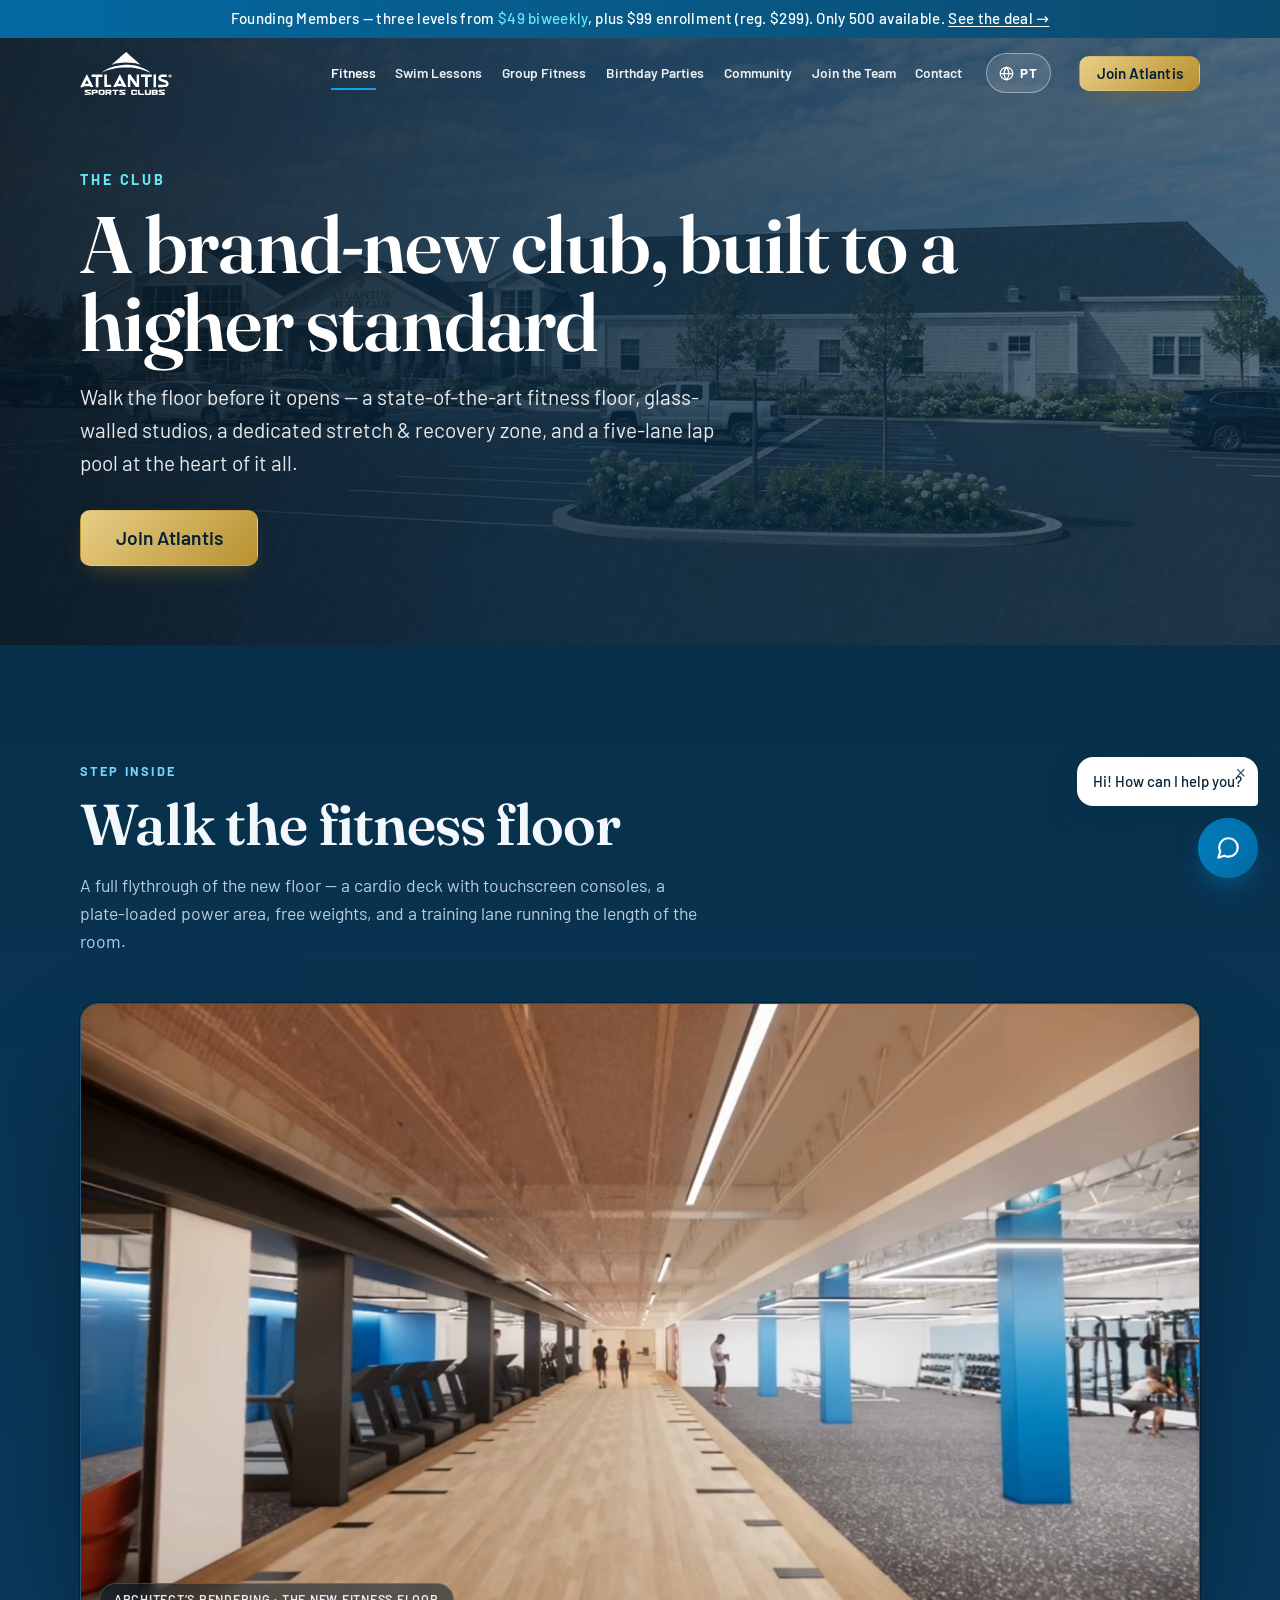
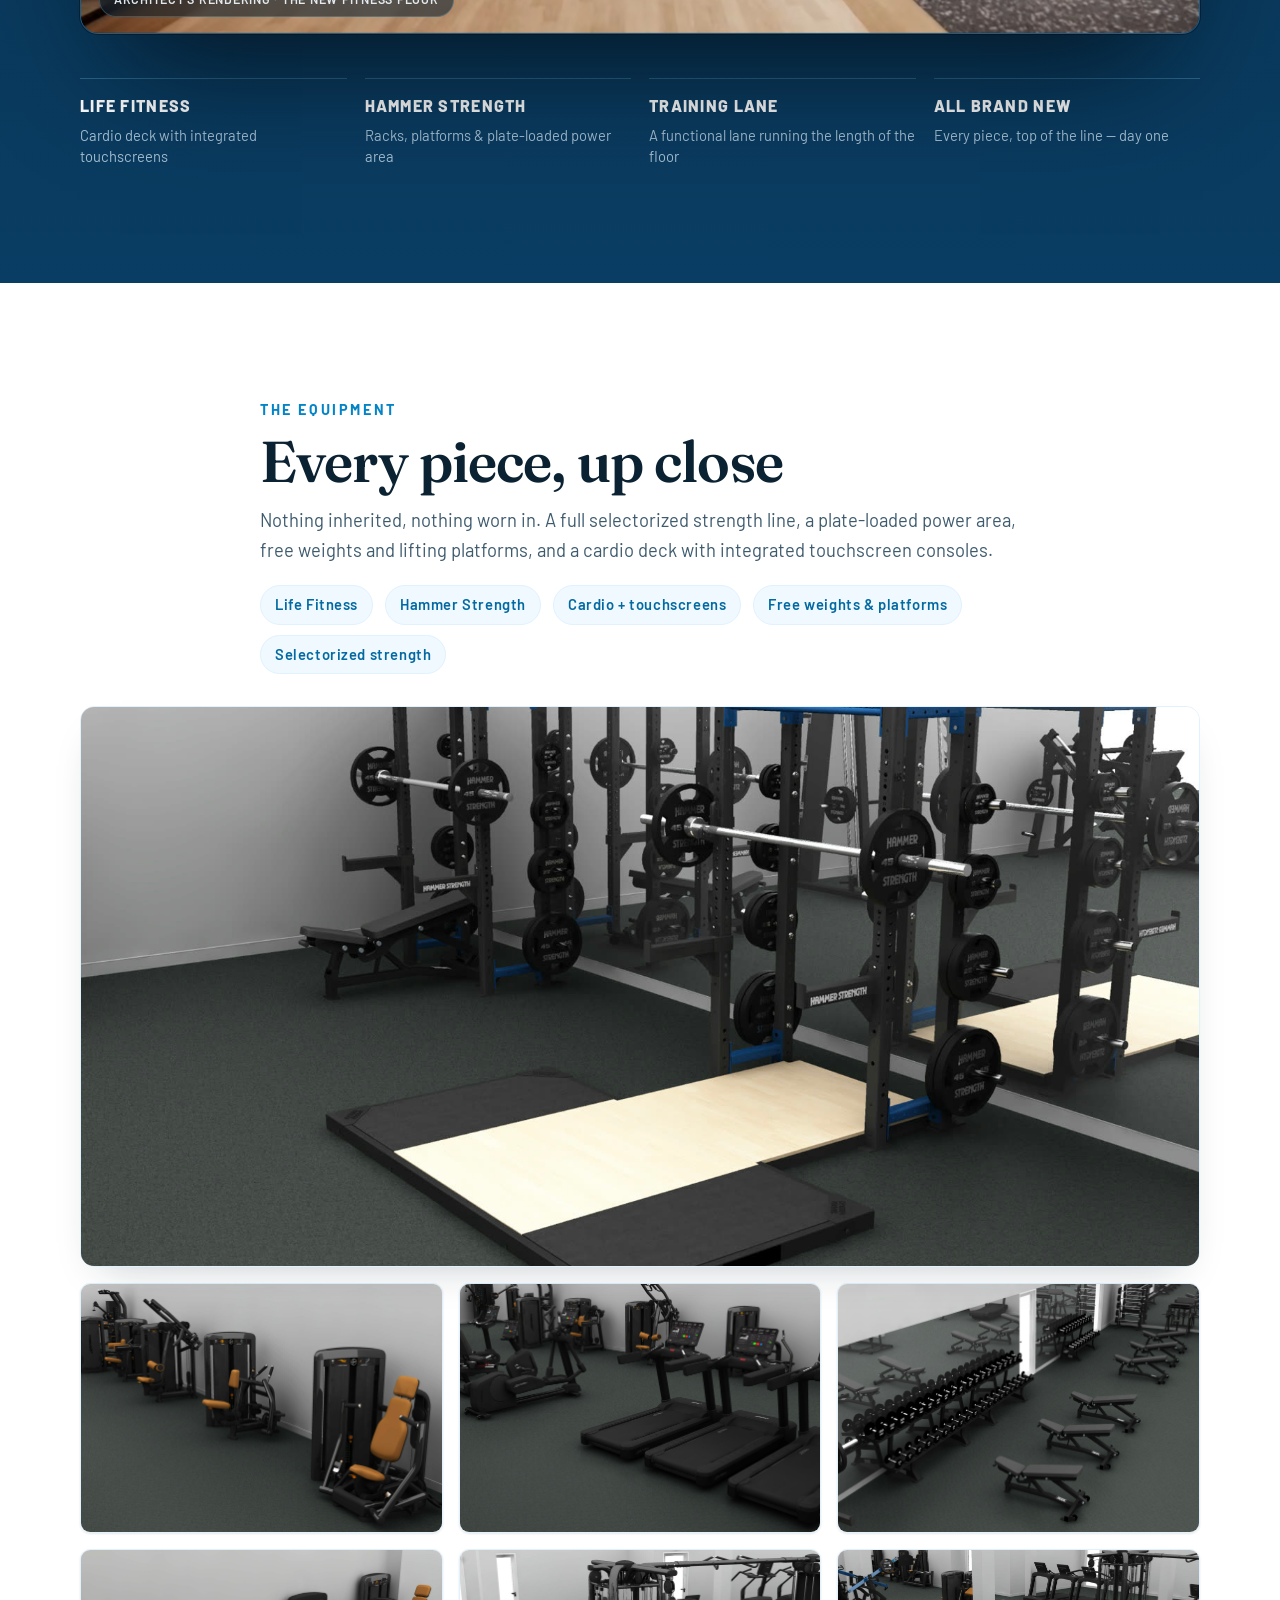
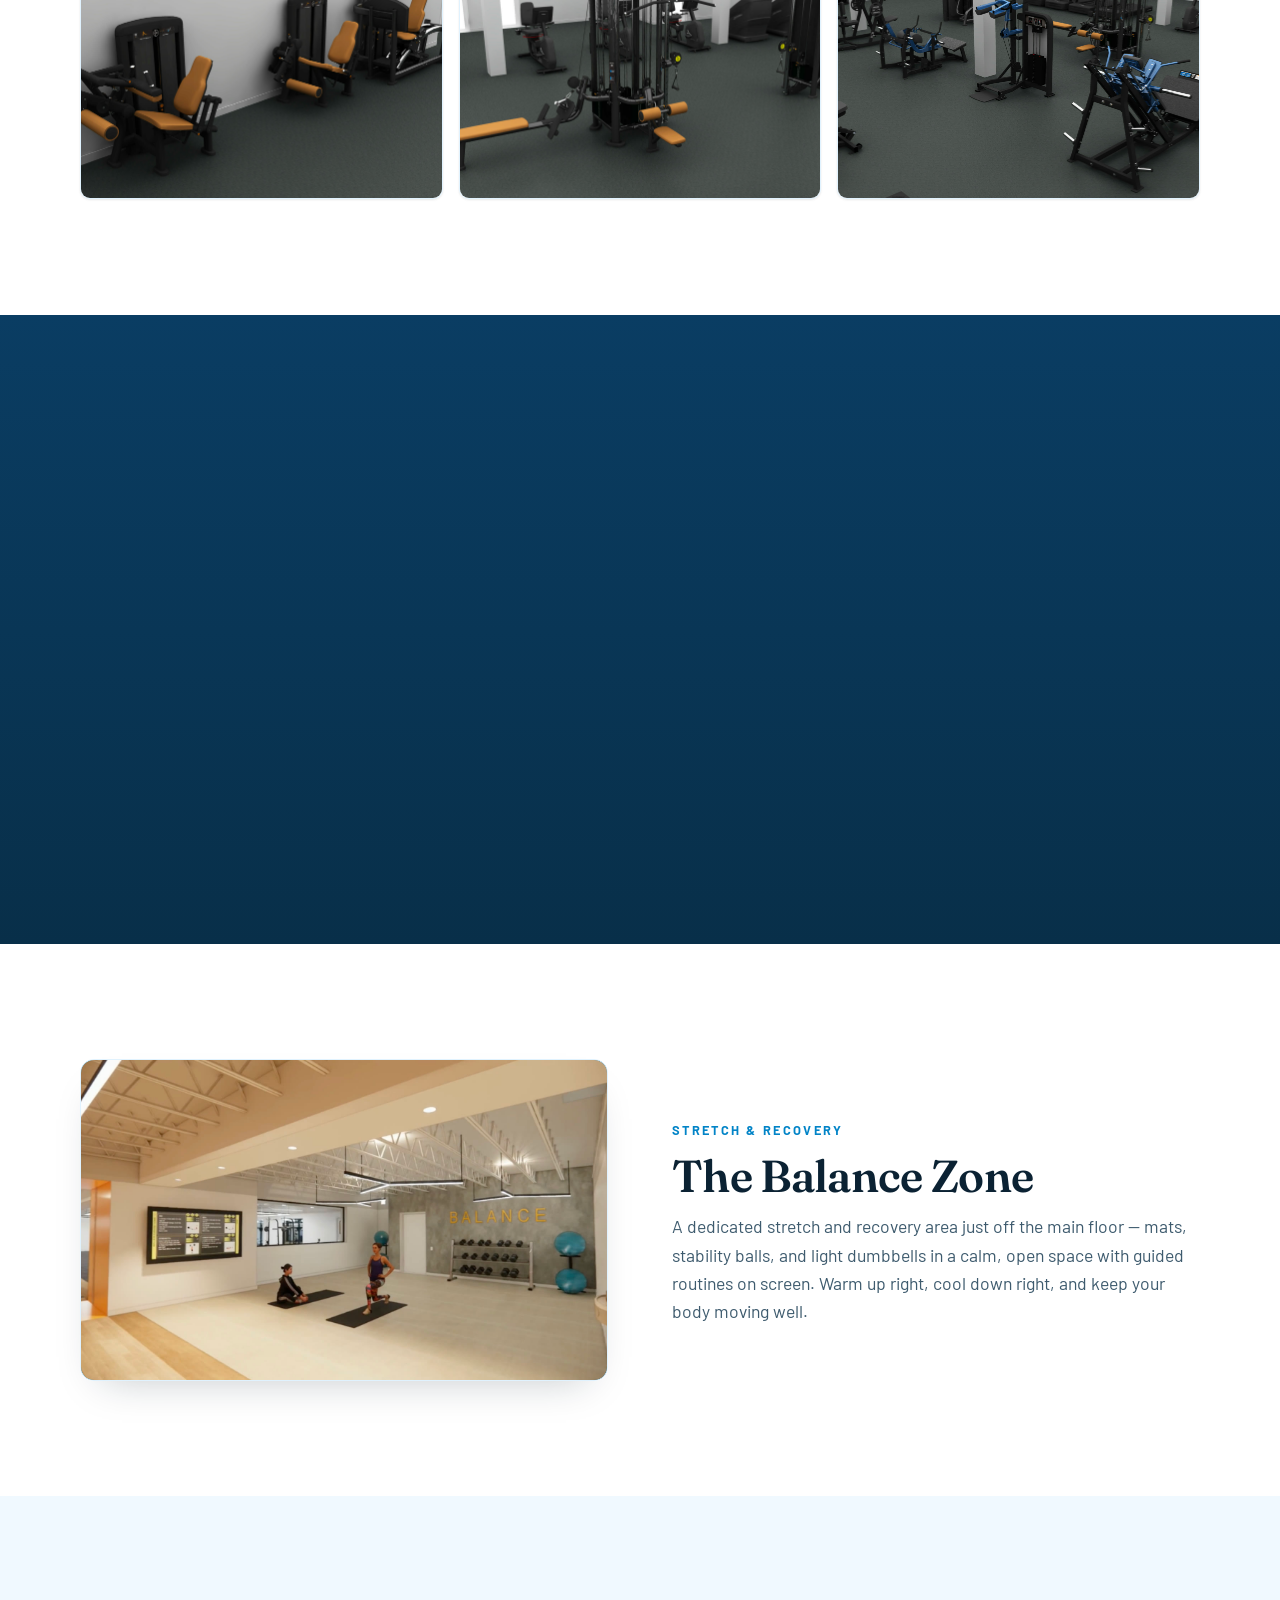
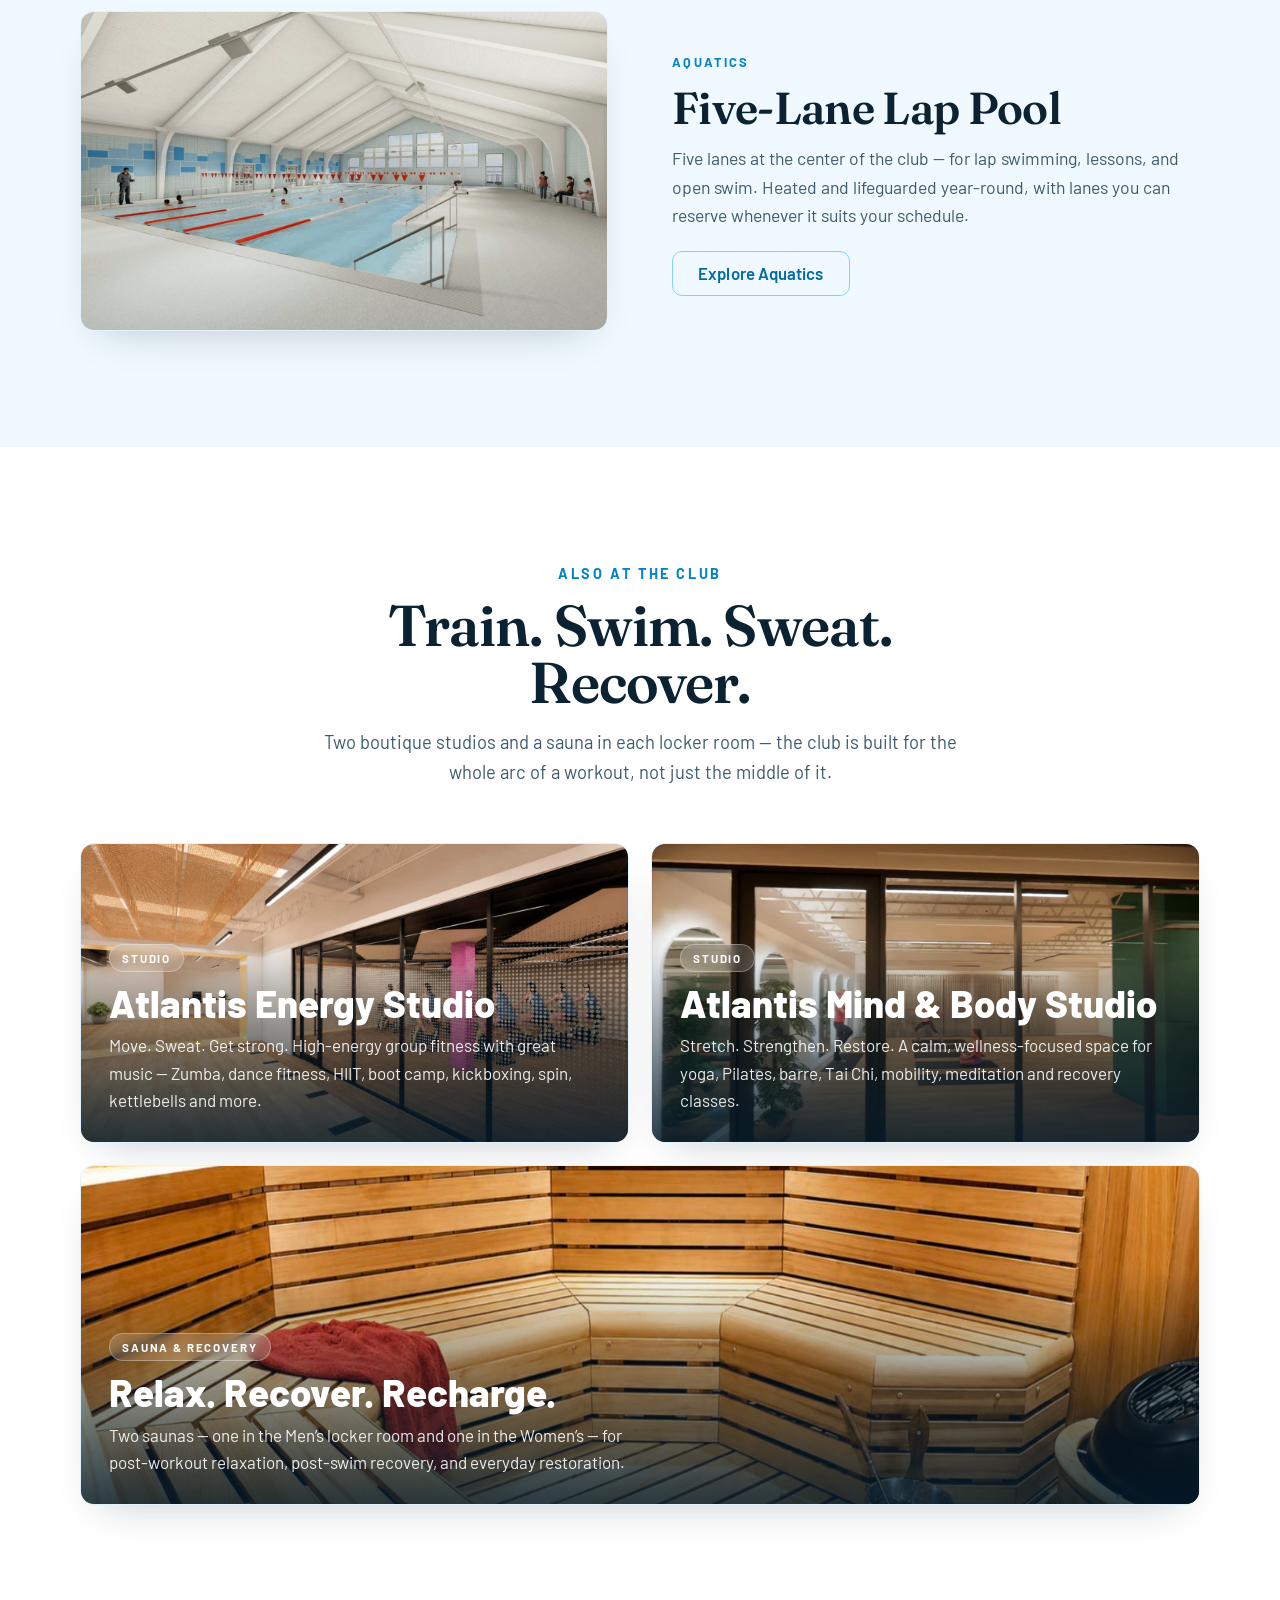
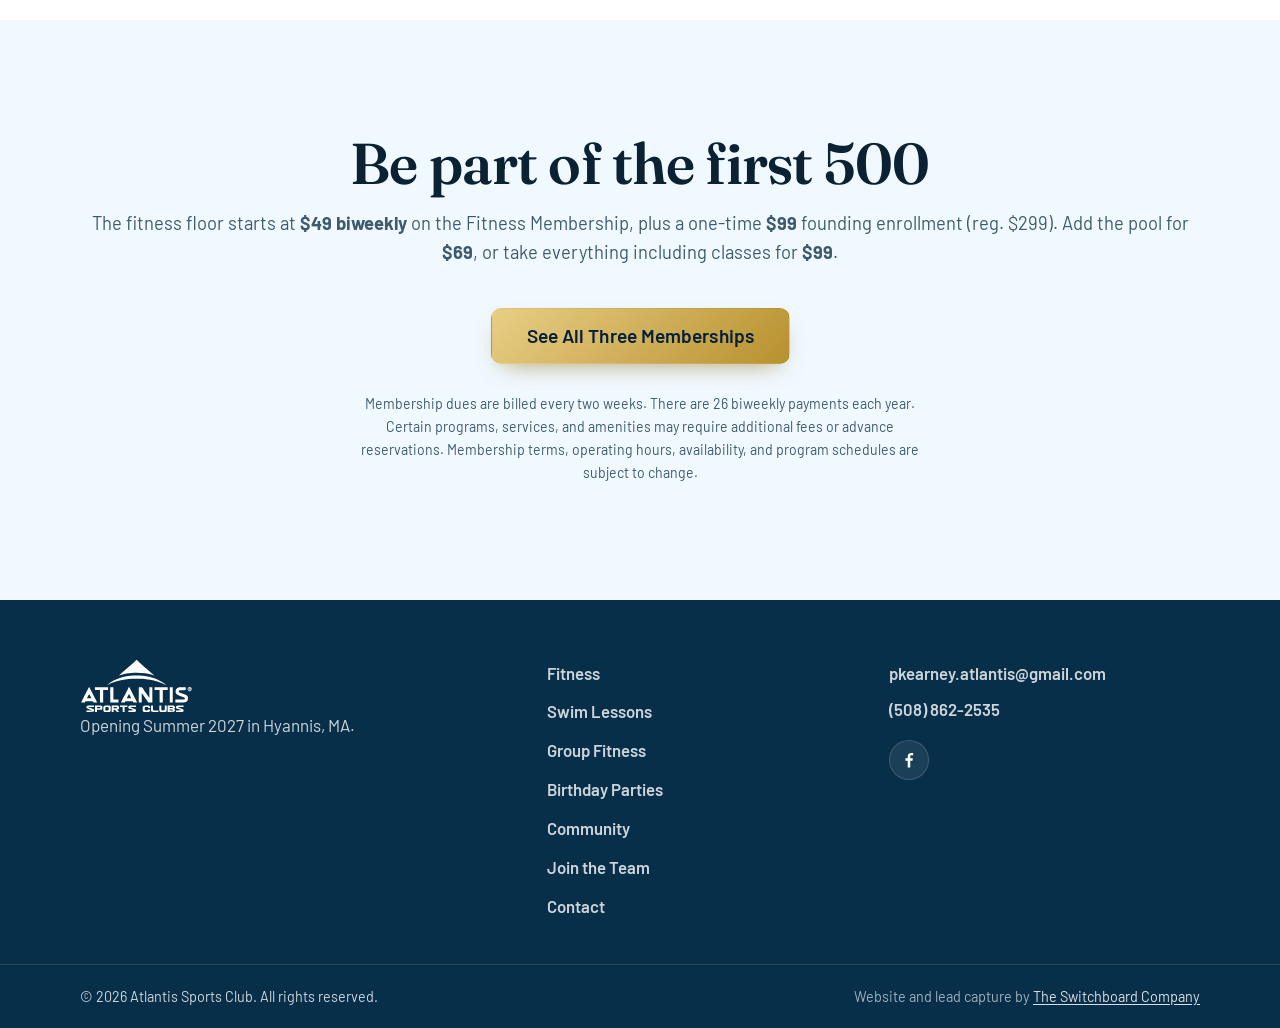
==== commit 70d6ba47: "Remove the AI-generated birthday party photo It was obviously synthetic — misspelt signage on the ba" ====
--- a/amenities.html
+++ b/amenities.html
@@ -195,10 +195,10 @@
 
   <footer class="footer" id="siteFooter"></footer>
 
-  <script src="config.js?v=26"></script>
+  <script src="config.js?v=27"></script>
   <script src="assets/pt.js?v=13"></script>
   <script src="assets/i18n.js?v=1"></script>
-  <script src="script.js?v=38"></script>
+  <script src="script.js?v=39"></script>
   <script src="assets/chat.js?v=8"></script>
 </body>
 </html>
